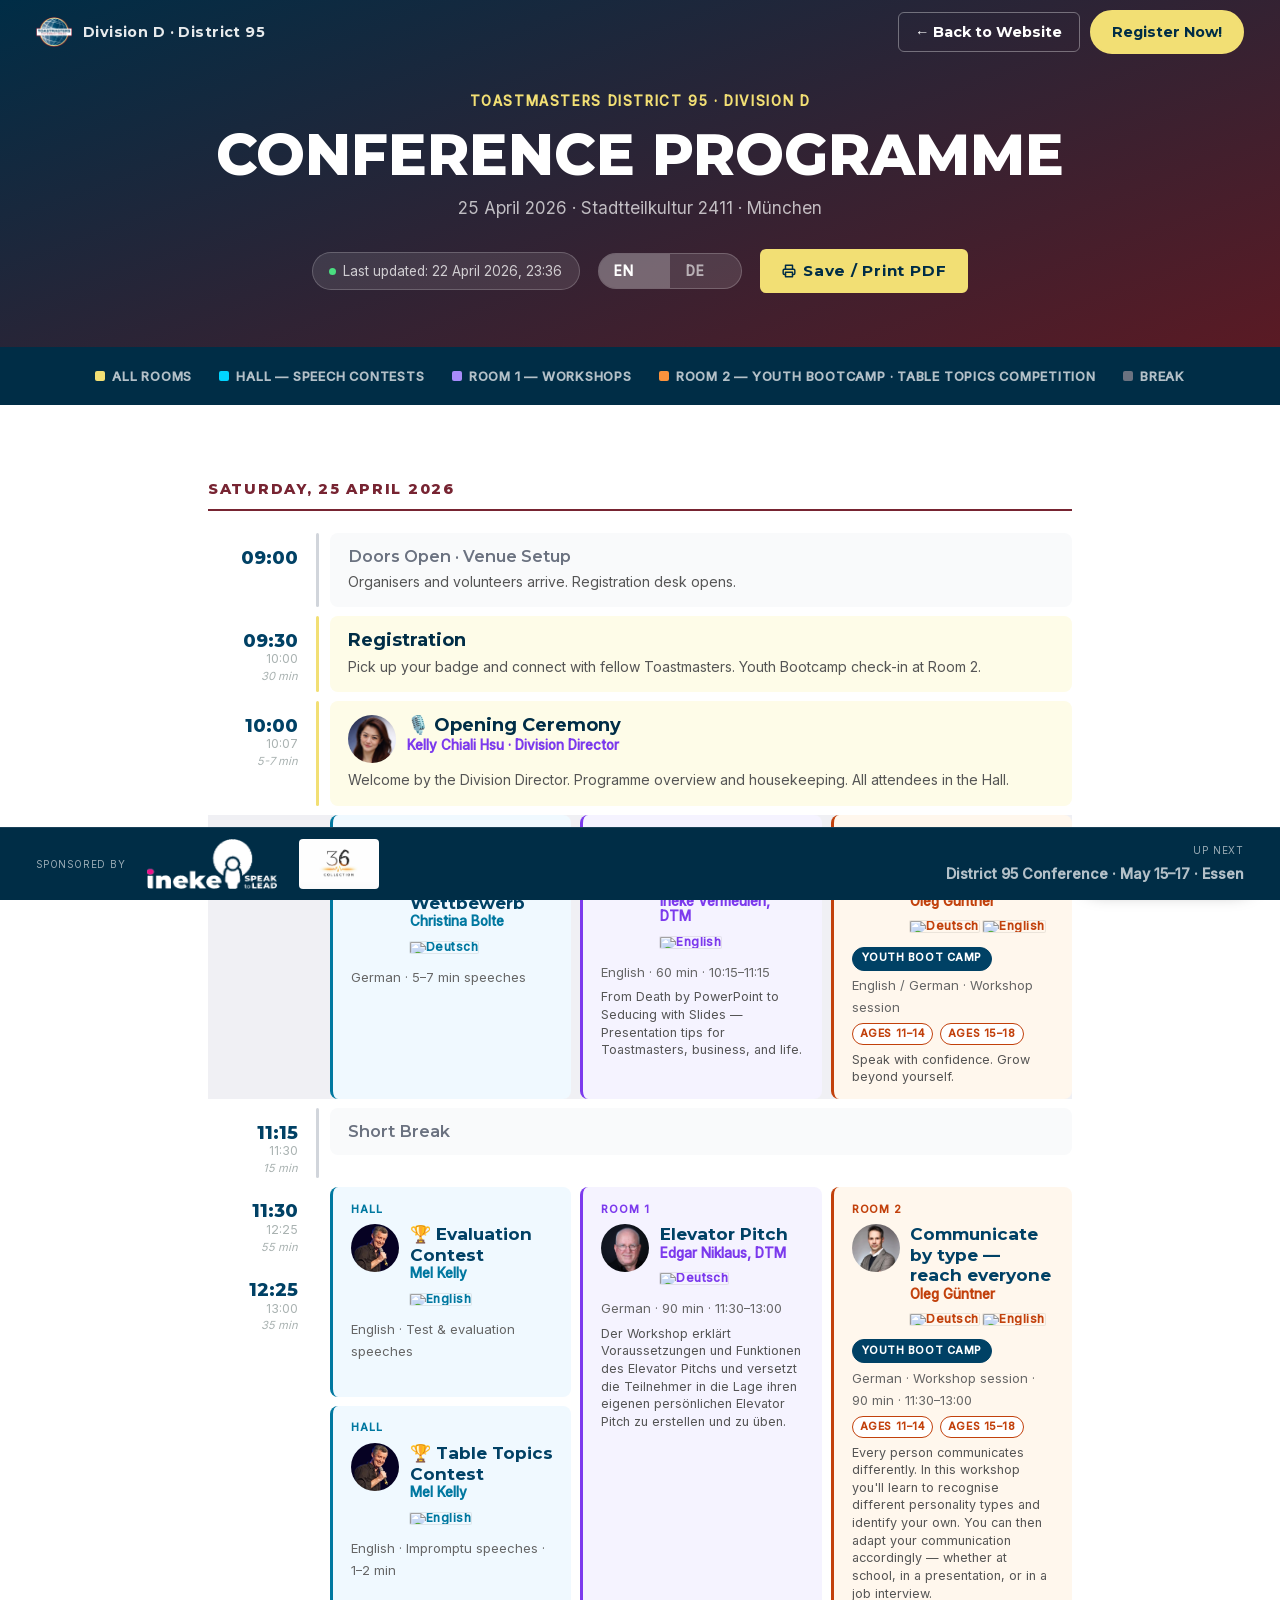
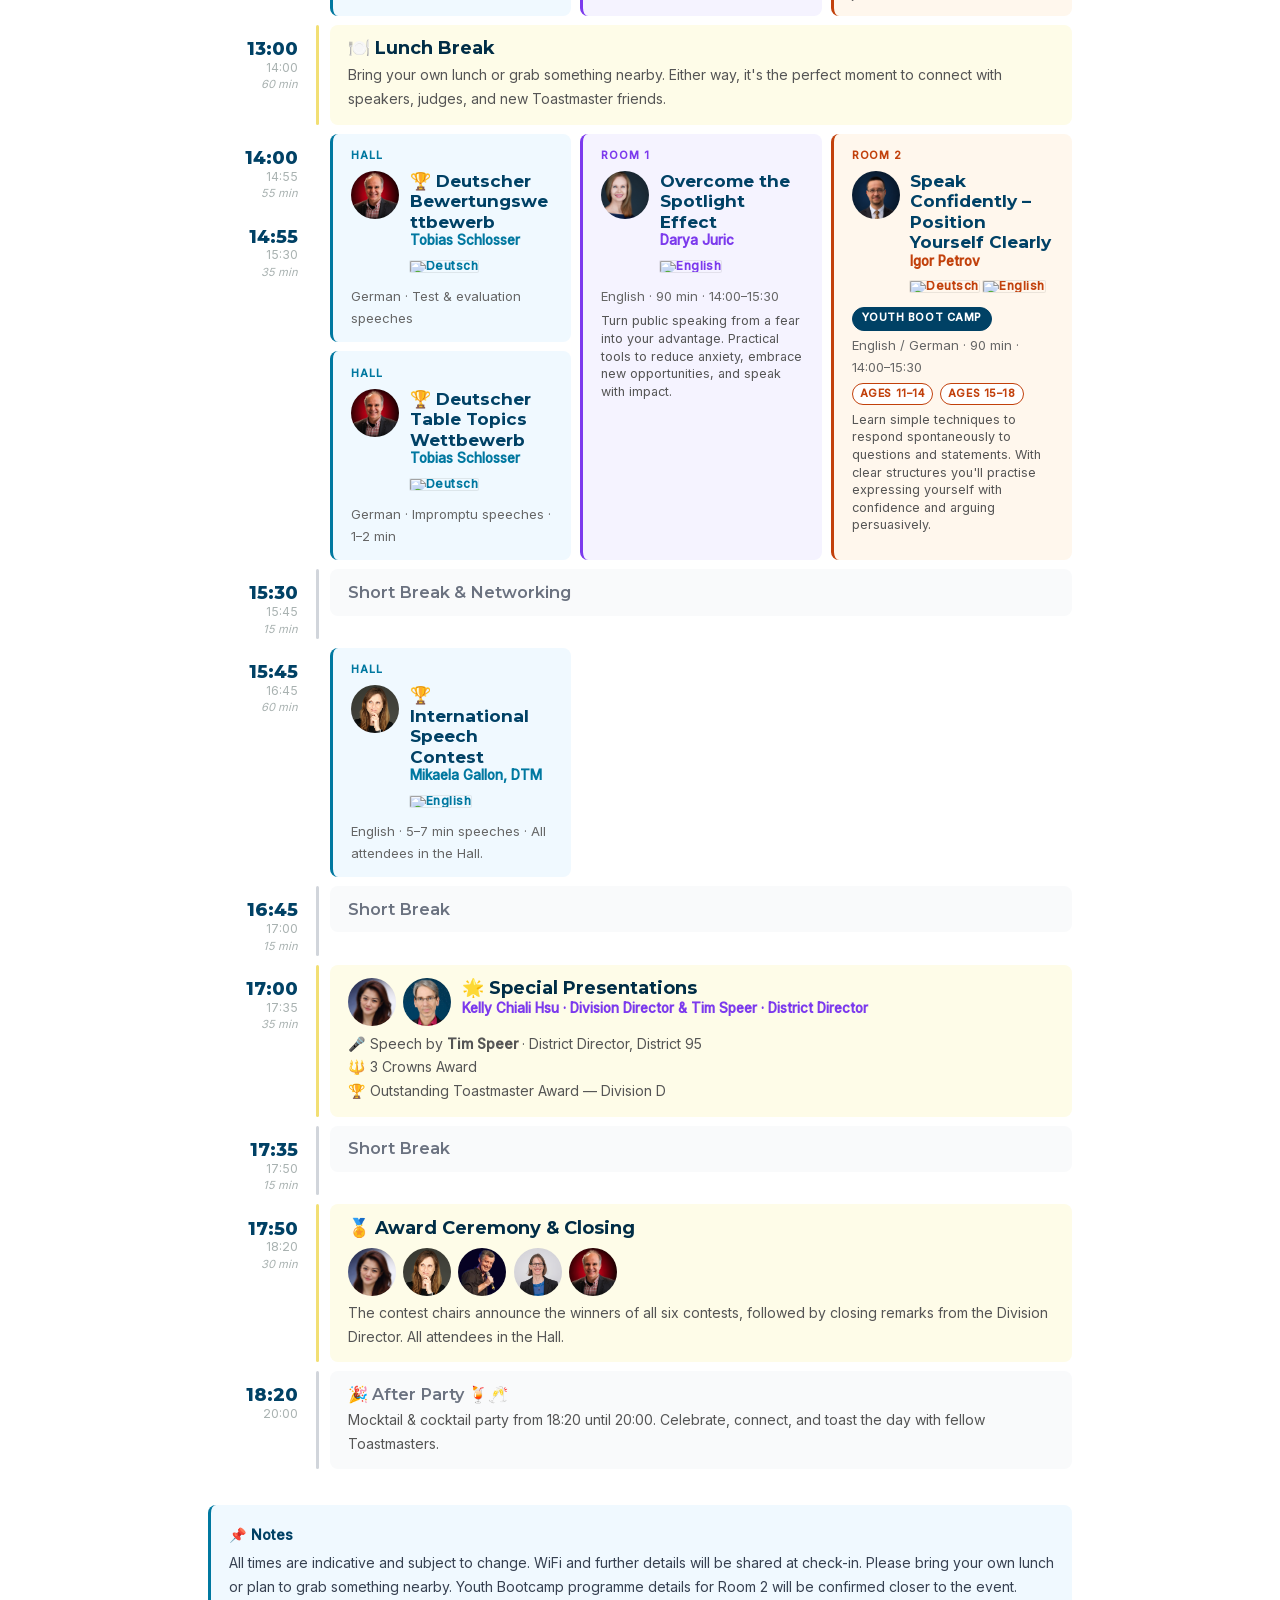
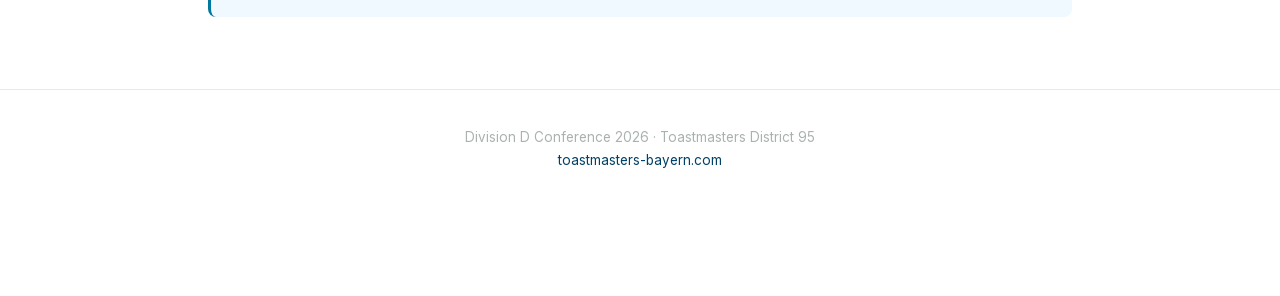
==== agenda.html @ 100ea3fe "Remove lunch package ordering from registration and agenda Lunch boxes are no longer offered — atten" ====
<!DOCTYPE html>
<html lang="en">
<head>
  <meta charset="UTF-8" />
  <meta name="viewport" content="width=device-width, initial-scale=1.0" />
  <title>Programme — Toastmasters Bayern Division D Conference 2026</title>
  <meta name="description" content="Full day programme for the Toastmasters Bayern Division D Conference 2026, 25 April in Munich. Speeches, workshops, and contests." />
  <link rel="canonical" href="https://toastmasters-bayern.com/agenda.html" />
  <meta name="theme-color" content="#004165" />

  <!-- Favicon -->
  <link rel="icon" href="/images/favicon.ico" sizes="48x48" />
  <link rel="icon" href="/images/favicon-48x48.png" type="image/png" sizes="48x48" />
  <link rel="icon" href="/images/favicon-192x192.png" type="image/png" sizes="192x192" />
  <link rel="apple-touch-icon" href="/images/apple-touch-icon.png" />

  <!-- Open Graph -->
  <meta property="og:type" content="website" />
  <meta property="og:url" content="https://toastmasters-bayern.com/agenda.html" />
  <meta property="og:site_name" content="Toastmasters Bayern" />
  <meta property="og:title" content="Programme — Toastmasters Bayern Division D Conference 2026" />
  <meta property="og:description" content="Full day programme for the Toastmasters Bayern Division D Conference 2026, 25 April in Munich." />
  <meta property="og:image" content="https://toastmasters-bayern.com/images/og-image.png" />
  <meta property="og:image:width" content="1200" />
  <meta property="og:image:height" content="630" />
  <meta property="og:image:type" content="image/png" />
  <meta property="og:locale" content="en_US" />
  <meta property="og:locale:alternate" content="de_DE" />

  <link rel="stylesheet" href="css/style.css?v=5" />

  <style>
    /* ── Agenda page ──────────────────────────────────── */
    .agenda-hero {
      background: linear-gradient(160deg, var(--navy-dk) 0%, var(--maroon-dk) 100%);
      color: #fff;
      padding: 5rem 1.5rem 3rem;
      text-align: center;
    }
    .agenda-hero__eyebrow {
      font-size: .75rem;
      font-weight: 700;
      letter-spacing: .12em;
      text-transform: uppercase;
      color: var(--yellow);
      margin-bottom: .6rem;
    }
    .agenda-hero__title {
      font-family: var(--font-head);
      font-size: clamp(1.55rem, 6vw, 3.2rem);
      font-weight: 900;
      line-height: 1.05;
      text-transform: uppercase;
      margin-bottom: .5rem;
      overflow-wrap: break-word;
      word-break: break-word;
    }
    .agenda-hero__sub {
      font-size: .95rem;
      color: rgba(255,255,255,.7);
      margin-bottom: 1.5rem;
    }
    .agenda-hero__meta {
      display: flex;
      align-items: center;
      justify-content: center;
      flex-wrap: wrap;
      gap: 1rem;
    }
    .agenda-updated {
      display: inline-flex;
      align-items: center;
      gap: .4rem;
      background: rgba(255,255,255,.1);
      border: 1px solid rgba(255,255,255,.2);
      border-radius: 20px;
      padding: .35rem .9rem;
      font-size: .75rem;
      color: rgba(255,255,255,.75);
    }
    .agenda-updated__dot {
      width: 7px; height: 7px;
      background: #4ade80;
      border-radius: 50%;
      flex-shrink: 0;
    }
    .agenda-print-btn {
      display: inline-flex;
      align-items: center;
      gap: .4rem;
      background: var(--yellow);
      color: var(--navy-dk);
      font-family: var(--font-head);
      font-weight: 700;
      font-size: .85rem;
      letter-spacing: .05em;
      padding: .5rem 1.2rem;
      border-radius: 6px;
      border: none;
      cursor: pointer;
    }
    .agenda-print-btn:hover { opacity: .9; }

    /* ── Lang toggle ──────────────────────────────────── */
    .agenda-lang {
      display: inline-flex;
      background: rgba(255,255,255,.12);
      border: 1px solid rgba(255,255,255,.2);
      border-radius: 20px;
      overflow: hidden;
    }
    .agenda-lang__btn {
      display: inline-flex;
      align-items: center;
      gap: .2rem;
      padding: .3rem .85rem;
      font-size: .75rem;
      font-weight: 700;
      color: rgba(255,255,255,.6);
      background: none;
      border: none;
      cursor: pointer;
      letter-spacing: .06em;
      transition: background .15s, color .15s;
    }
    .agenda-lang__btn.active {
      background: rgba(255,255,255,.22);
      color: #fff;
    }

    /* ── Legend ───────────────────────────────────────── */
    .agenda-legend {
      display: flex;
      flex-wrap: wrap;
      gap: .6rem 1.5rem;
      padding: 1rem 1.5rem;
      background: var(--navy-dk);
      justify-content: center;
    }
    .legend-item {
      display: flex;
      align-items: center;
      gap: .4rem;
      font-size: .72rem;
      font-weight: 600;
      color: rgba(255,255,255,.7);
      text-transform: uppercase;
      letter-spacing: .06em;
    }
    .legend-dot {
      width: 10px; height: 10px;
      border-radius: 2px;
      flex-shrink: 0;
    }
    .legend-dot--saal  { background: #00d4ff; }
    .legend-dot--raum1 { background: #a78bfa; }
    .legend-dot--raum2 { background: #fb923c; }
    .legend-dot--all   { background: var(--yellow); }
    .legend-dot--break { background: #6b7280; }

    /* ── Schedule body ────────────────────────────────── */
    .agenda-body {
      max-width: 900px;
      margin: 0 auto;
      padding: 2rem 1rem 4rem;
    }
    .slot {
      display: grid;
      grid-template-columns: 90px 1fr;
      gap: 0 1rem;
      margin-bottom: .5rem;
      align-items: stretch;
    }
    .slot__time { padding-top: .85rem; text-align: right; }
    .slot__time-start {
      font-family: var(--font-head);
      font-weight: 800;
      font-size: 1rem;
      color: var(--navy);
      line-height: 1;
    }
    .slot__time-end  { font-size: .68rem; color: var(--gray); line-height: 1.2; margin-top: .15rem; }
    .slot__time-dur  { font-size: .62rem; color: var(--gray); font-style: italic; }
    .slot__content   { position: relative; }
    .slot__content::before {
      content: '';
      position: absolute;
      left: 0; top: 0; bottom: 0;
      width: 3px;
      background: var(--slot-color, var(--gray));
      border-radius: 2px;
    }
    .slot__card {
      margin-left: 14px;
      padding: .75rem 1rem;
      border-radius: 8px;
      background: var(--slot-bg, #f4f5f5);
    }
    .slot__title {
      font-family: var(--font-head);
      font-weight: 700;
      font-size: 1rem;
      color: var(--navy);
      line-height: 1.2;
    }
    .slot__desc  { font-size: .78rem; color: #555; margin-top: .2rem; }
    .slot__presenters {
      display: flex;
      gap: .4rem;
      flex-wrap: wrap;
      margin-top: .5rem;
      margin-bottom: .25rem;
    }

    /* Plenary */
    .slot--all .slot__card { background: #fefce8; }
    .slot--all .slot__content::before { background: var(--yellow); }
    .slot--all .slot__title { color: var(--navy-dk); }

    /* Break */
    .slot--break .slot__card { background: #f9fafb; }
    .slot--break .slot__content::before { background: #d1d5db; }
    .slot--break .slot__title { color: #6b7280; font-weight: 600; font-size: .9rem; }

    /* Parallel */
    .slot--parallel .slot__card { padding: 0; background: none; }
    .slot--parallel .slot__content::before { background: transparent; }
    .parallel-tracks {
      display: grid;
      grid-template-columns: repeat(auto-fill, minmax(220px, 1fr));
      gap: .5rem;
      margin-left: 14px;
    }
    .track {
      padding: .75rem 1rem;
      border-radius: 8px;
      border-left: 3px solid var(--track-color, #ccc);
      background: var(--track-bg, #f4f5f5);
    }
    .track__room {
      font-size: .6rem;
      font-weight: 700;
      letter-spacing: .08em;
      text-transform: uppercase;
      color: var(--track-color, #888);
      margin-bottom: .3rem;
    }
    .track__title {
      font-family: var(--font-head);
      font-weight: 700;
      font-size: .95rem;
      color: var(--navy);
      line-height: 1.2;
    }
    .track__detail { font-size: .72rem; color: #666; margin-top: .2rem; }
    .track__age-chip {
      display: inline-block;
      font-size: .6rem;
      font-weight: 700;
      letter-spacing: .05em;
      text-transform: uppercase;
      color: var(--track-color, #c2410c);
      background: #fff;
      border: 1px solid var(--track-color, #c2410c);
      border-radius: 999px;
      padding: .05rem .4rem;
      vertical-align: middle;
      white-space: nowrap;
    }
    .track__age-chip + .track__age-chip { margin-left: .35rem; }

    .track__bootcamp-chip {
      display: inline-block;
      font-size: .6rem;
      font-weight: 700;
      letter-spacing: .05em;
      text-transform: uppercase;
      color: #fff;
      background: var(--navy);
      border: 1px solid var(--navy);
      border-radius: 999px;
      padding: .1rem .5rem;
      white-space: nowrap;
    }

    .track__lang-row {
      display: inline-flex;
      align-items: center;
      gap: .25rem;
      margin: 0;
      font-size: .65rem;
      font-weight: 700;
      letter-spacing: .04em;
      color: var(--track-color, #555);
      line-height: 1;
    }
    .track__lang-row img {
      height: 11px;
      width: auto;
      display: block;
      border-radius: 1px;
      box-shadow: 0 0 0 1px rgba(0,0,0,.08);
    }
    .track__lang-row .track__lang-sep { opacity: .4; margin: 0 .1rem; }

    /* Workshop enrichment */
    .track__workshop-header {
      display: flex;
      align-items: flex-start;
      gap: .6rem;
      margin-bottom: .3rem;
    }
    .track__workshop-header > div { min-width: 0; flex: 1; }
    .track__title { overflow-wrap: anywhere; hyphens: auto; }
    .track__workshop-photo {
      width: 48px;
      height: 48px;
      border-radius: 50%;
      object-fit: cover;
      object-position: top;
      flex-shrink: 0;
    }
    .track__workshop-facilitator {
      font-size: .75rem;
      color: var(--track-color, #7c3aed);
      font-weight: 600;
      margin-top: 1px;
      line-height: 1.15;
    }
    .track__workshop-desc {
      font-size: .7rem;
      color: #555;
      line-height: 1.4;
      margin-top: .3rem;
    }
    @media (max-width: 640px) {
      .track__workshop-photo { width: 36px; height: 36px; }
      .track__workshop-desc  { font-size: .65rem; }
    }

    .track--saal  { --track-color: #0078a0; --track-bg: #f0f9ff; }
    .track--raum1 { --track-color: #7c3aed; --track-bg: #f5f3ff; }
    .track--raum2 { --track-color: #c2410c; --track-bg: #fff7ed; }

    /* Grouped slot: two contest rows + one spanning workshop */
    .slot-group {
      display: grid;
      grid-template-columns: 90px 1fr;
      gap: 0 1rem;
      margin-bottom: .5rem;
    }
    .slot-group__times {
      display: flex;
      flex-direction: column;
      gap: .5rem;
    }
    .slot-group__body {
      display: grid;
      grid-template-columns: repeat(3, 1fr);
      gap: .5rem;
      margin-left: 14px;
    }

    .day-header {
      font-family: var(--font-head);
      font-weight: 900;
      font-size: .8rem;
      letter-spacing: .12em;
      text-transform: uppercase;
      color: var(--maroon);
      border-bottom: 2px solid var(--maroon);
      padding-bottom: .4rem;
      margin: 2rem 0 1.25rem;
    }
    .agenda-note {
      margin: 2rem 0 0;
      padding: 1rem;
      background: #f0f9ff;
      border-radius: 8px;
      border-left: 3px solid #0078a0;
      font-size: .78rem;
      color: #374151;
    }
    .agenda-note strong { display: block; color: var(--navy); margin-bottom: .25rem; }
    .agenda-footer {
      text-align: center;
      padding: 2rem 1rem 3rem;
      font-size: .75rem;
      color: var(--gray);
      border-top: 1px solid #e5e7eb;
    }
    .agenda-footer a { color: var(--navy); }

    /* ── Mobile ──────────────────────────────────────── */
    @media (max-width: 640px) {
      /* Stack time + content vertically */
      .slot {
        grid-template-columns: 1fr;
        gap: .15rem;
      }
      .slot__time {
        text-align: left;
        padding-top: 0;
        display: flex;
        gap: .5rem;
        align-items: baseline;
      }
      .slot__content::before { display: none; }
      .slot__card { margin-left: 0; }

      .slot-group {
        grid-template-columns: 1fr;
        gap: .15rem;
      }
      .slot-group__times {
        flex-direction: row;
        gap: 1rem;
      }
      .slot-group__body {
        grid-template-columns: 1fr;
        margin-left: 0;
      }
      .slot-group__body > .track {
        grid-column: auto !important;
        grid-row: auto !important;
      }

      .parallel-tracks {
        grid-template-columns: 1fr;
        margin-left: 0;
      }

      /* Nav: hide logo, spread buttons left/right */
      .nav__brand { display: none; }
      .nav__right { width: 100%; justify-content: space-between; }
      .nav__right [href="/"] {
        font-size: .65rem !important;
        padding: .25rem .55rem !important;
      }
    }

    /* ── Print ───────────────────────────────────────── */
    @media print {
      @page { size: A4 portrait; margin: 1cm 1.4cm; }

      .nav, .agenda-hero__meta, .agenda-legend, .bottom-bar, .join-pill { display: none !important; }
      body { padding-bottom: 0 !important; zoom: 0.9; }

      .agenda-hero {
        background: #fff !important;
        color: #000 !important;
        padding: .6rem 0 .5rem;
        -webkit-print-color-adjust: exact;
        print-color-adjust: exact;
      }
      .agenda-hero__eyebrow { color: #772432 !important; font-size: .7rem; }
      .agenda-hero__title   { color: #000 !important; font-size: 1.4rem; }
      .agenda-hero__sub     { color: #333 !important; font-size: .75rem; }
      .agenda-updated { border-color: #ccc !important; color: #333 !important; background: none !important; font-size: .65rem; }

      .agenda-body { padding: .2rem 0 .5rem; }

      .day-header { font-size: .7rem; margin: .75rem 0 .6rem; padding-bottom: .3rem; }

      .slot { page-break-inside: avoid; margin-bottom: .25rem; }
      .slot__time { padding-top: .5rem; }
      .slot__time-start { font-size: 1rem; }
      .slot__time-end   { font-size: .65rem; }
      .slot__time-dur   { font-size: .58rem; }

      .track { padding: .35rem .45rem; }
      .track__room   { font-size: .55rem; margin-bottom: .15rem; }
      .track__title  { font-size: .78rem; line-height: 1.2; }
      .track__detail { font-size: .6rem; margin-top: .1rem; }

      .parallel-tracks { grid-template-columns: repeat(3, 1fr); gap: .3rem; }

      .slot-group { margin-bottom: .25rem; }
      .slot-group__times { gap: .25rem; }
      .slot-group__body  { gap: .3rem; }

      .agenda-note { margin: .75rem 0 0; padding: .6rem .75rem; font-size: .65rem; }
      .agenda-footer { padding: .75rem 0 .5rem; font-size: .65rem; }

      /* Running head — hidden on screen, fixed on every print page */
      .print-head {
        display: flex;
        justify-content: space-between;
        position: fixed;
        top: 0; left: 0; right: 0;
        padding: .3rem 0;
        border-bottom: 1px solid #ccc;
        font-size: .6rem;
        color: #777;
        background: #fff;
      }
      /* Page 1: push content below the running head */
      .agenda-hero { margin-top: 1rem; }
      /* Day header: extra top breathing room after a page break */
      .day-header { margin-top: 1.5rem; }
    }

    .print-head { display: none; }
  </style>
</head>
<body>

  <!-- Print-only running head (repeats on every page via position:fixed) -->
  <div class="print-head">
    <span data-i18n-en="Division D Conference 2026 · Toastmasters District 95" data-i18n-de="Division D Konferenz 2026 · Toastmasters District 95">Division D Conference 2026 · Toastmasters District 95</span>
    <span data-i18n-en="Conference Programme · 25 April 2026" data-i18n-de="Konferenzprogramm · 25. April 2026">Conference Programme · 25 April 2026</span>
  </div>

  <!-- ── Nav ───────────────────────────────────────── -->
  <header class="nav" id="nav">
    <div class="nav__inner">
      <a href="/" class="nav__brand">
        <img src="images/tm-logo.png" alt="Toastmasters International" class="nav__logo" />
        <span class="nav__brand-text">Division D · District 95</span>
      </a>
      <div class="nav__right" style="display:flex;align-items:center;gap:.6rem;">
        <a href="/" class="btn btn--sm" style="background:transparent;border:1.5px solid rgba(255,255,255,.35);color:#fff;font-size:.8rem;padding:.35rem .9rem;border-radius:6px;text-decoration:none;" data-i18n-en="← Back to Website" data-i18n-de="← Zurück zur Website">← Back to Website</a>
        <a href="registration.html" class="btn btn--yellow btn--sm" data-i18n-en="Register Now!" data-i18n-de="Jetzt registrieren!">Register Now!</a>
      </div>
    </div>
  </header>

  <!-- ── Hero banner ───────────────────────────────── -->
  <div class="agenda-hero">
    <p class="agenda-hero__eyebrow">Toastmasters District 95 · Division D</p>
    <h1 class="agenda-hero__title" data-i18n-en="Conference Programme" data-i18n-de="Konferenzprogramm">Conference Programme</h1>
    <p class="agenda-hero__sub">25 April 2026 · Stadtteilkultur 2411 · München</p>
    <div class="agenda-hero__meta">
      <span class="agenda-updated">
        <span class="agenda-updated__dot"></span>
        <span data-i18n-en="Last updated: 22 April 2026, 23:36" data-i18n-de="Zuletzt aktualisiert: 22. April 2026, 23:36">Last updated: 22 April 2026, 23:36</span>
        <!-- UPDATE DATE + TIME whenever the agenda changes -->
      </span>
      <div class="agenda-lang">
        <button class="agenda-lang__btn active" id="langEn" onclick="setLang('en')">EN <img src="https://flagcdn.com/16x12/gb.png" alt="" class="lang-flag-img"></button>
        <button class="agenda-lang__btn" id="langDe" onclick="setLang('de')">DE <img src="https://flagcdn.com/16x12/de.png" alt="" class="lang-flag-img"></button>
      </div>
      <button class="agenda-print-btn" onclick="window.print()">
        <svg width="14" height="14" viewBox="0 0 24 24" fill="none" stroke="currentColor" stroke-width="2.5" stroke-linecap="round" stroke-linejoin="round" aria-hidden="true"><polyline points="6 9 6 2 18 2 18 9"/><path d="M6 18H4a2 2 0 01-2-2v-5a2 2 0 012-2h16a2 2 0 012 2v5a2 2 0 01-2 2h-2"/><rect x="6" y="14" width="12" height="8"/></svg>
        <span data-i18n-en="Save / Print PDF" data-i18n-de="Speichern / Als PDF drucken">Save / Print PDF</span>
      </button>
    </div>
  </div>

  <!-- ── Room legend ───────────────────────────────── -->
  <div class="agenda-legend">
    <span class="legend-item"><span class="legend-dot legend-dot--all"></span><span data-i18n-en="All Rooms" data-i18n-de="Alle Räume">All Rooms</span></span>
    <span class="legend-item"><span class="legend-dot legend-dot--saal"></span><span data-i18n-en="Hall — Speech Contests" data-i18n-de="Saal — Redewettbewerbe">Hall — Speech Contests</span></span>
    <span class="legend-item"><span class="legend-dot legend-dot--raum1"></span><span data-i18n-en="Room 1 — Workshops" data-i18n-de="Raum 1 — Workshops">Room 1 — Workshops</span></span>
    <span class="legend-item"><span class="legend-dot legend-dot--raum2"></span><span data-i18n-en="Room 2 — Youth Bootcamp · Table Topics Competition" data-i18n-de="Raum 2 — Jugend-Bootcamp · Stegreifrede-Wettbewerb">Room 2 — Youth Bootcamp · Table Topics Competition</span></span>
    <span class="legend-item"><span class="legend-dot legend-dot--break"></span><span data-i18n-en="Break" data-i18n-de="Pause">Break</span></span>
  </div>

  <!-- ── Schedule ──────────────────────────────────── -->
  <main class="agenda-body">

    <div class="day-header" data-i18n-en="Saturday, 25 April 2026" data-i18n-de="Samstag, 25. April 2026">Saturday, 25 April 2026</div>

    <!-- 09:00 -->
    <div class="slot slot--break">
      <div class="slot__time"><div class="slot__time-start">09:00</div></div>
      <div class="slot__content"><div class="slot__card">
        <div class="slot__title" data-i18n-en="Doors Open · Venue Setup" data-i18n-de="Einlass · Aufbau">Doors Open · Venue Setup</div>
        <div class="slot__desc" data-i18n-en="Organisers and volunteers arrive. Registration desk opens." data-i18n-de="Organisatoren und Freiwillige treffen ein. Anmeldepult öffnet.">Organisers and volunteers arrive. Registration desk opens.</div>
      </div></div>
    </div>

    <!-- 09:30 -->
    <div class="slot slot--all">
      <div class="slot__time">
        <div class="slot__time-start">09:30</div>
        <div class="slot__time-end">10:00</div>
        <div class="slot__time-dur">30 min</div>
      </div>
      <div class="slot__content"><div class="slot__card">
        <div class="slot__title" data-i18n-en="Registration" data-i18n-de="Registrierung">Registration</div>
        <div class="slot__desc" data-i18n-en="Pick up your badge and connect with fellow Toastmasters. Youth Bootcamp check-in at Room 2." data-i18n-de="Holen Sie Ihr Badge ab und vernetzen Sie sich mit anderen Toastmastern. Jugend-Bootcamp-Anmeldung in Raum 2.">Pick up your badge and connect with fellow Toastmasters. Youth Bootcamp check-in at Room 2.</div>
      </div></div>
    </div>

    <!-- 10:00 -->
    <div class="slot slot--all">
      <div class="slot__time">
        <div class="slot__time-start">10:00</div>
        <div class="slot__time-end">10:07</div>
        <div class="slot__time-dur">5-7 min</div>
      </div>
      <div class="slot__content"><div class="slot__card">
        <div class="track__workshop-header">
          <img src="images/cc-kelly.jpg" alt="Kelly Chiali Hsu" class="track__workshop-photo" loading="lazy" />
          <div>
            <div class="slot__title" data-i18n-en="🎙️ Opening Ceremony" data-i18n-de="🎙️ Eröffnungsfeier">🎙️ Opening Ceremony</div>
            <div class="track__workshop-facilitator" data-i18n-en="Kelly Chiali Hsu · Division Director" data-i18n-de="Kelly Chiali Hsu · Divisionsleiterin">Kelly Chiali Hsu · Division Director</div>
          </div>
        </div>
        <div class="slot__desc" data-i18n-en="Welcome by the Division Director. Programme overview and housekeeping. All attendees in the Hall." data-i18n-de="Begrüßung durch die Divisionsleiterin. Programmübersicht und organisatorische Hinweise. Alle Teilnehmer im Saal.">Welcome by the Division Director. Programme overview and housekeeping. All attendees in the Hall.</div>
      </div></div>
    </div>

    <!-- 10:15: DE International Speech + EN Workshop 60 min + Youth Bootcamp Workshop -->
    <div class="slot slot--parallel" id="workshops">
      <div class="slot__time">
        <div class="slot__time-start">10:15</div>
        <div class="slot__time-end">11:15</div>
        <div class="slot__time-dur">60 min</div>
      </div>
      <div class="slot__content"><div class="parallel-tracks">
        <div class="track track--saal">
          <div class="track__room" data-i18n-en="Hall" data-i18n-de="Saal">Hall</div>
          <div class="track__workshop-header">
            <img src="images/cc-christina.jpg" alt="Christina Bolte" class="track__workshop-photo" loading="lazy" />
            <div>
              <div class="track__title" data-i18n-en="🏆 Deutscher Rede Wettbewerb" data-i18n-de="🏆 Deutscher Rede Wettbewerb">🏆 Deutscher Rede Wettbewerb</div>
              <div class="track__workshop-facilitator">Christina Bolte</div>
              <div class="track__lang-row"><img src="https://flagcdn.com/16x12/de.png" alt="Deutsch"></div>
            </div>
          </div>
          <div class="track__detail" data-i18n-en="German · 5–7 min speeches" data-i18n-de="Deutsch · 5–7 Min. Reden">German · 5–7 min speeches</div>
        </div>
        <div class="track track--raum1 track--workshop-featured">
          <div class="track__room" data-i18n-en="Room 1" data-i18n-de="Raum 1">Room 1</div>
          <div class="track__workshop-header">
            <img src="images/workshop-ineke.jpg" alt="Ineke Vermeulen" class="track__workshop-photo" loading="lazy" />
            <div>
              <div class="track__title" data-i18n-en="Present with Power" data-i18n-de="Present with Power">Present with Power</div>
              <div class="track__workshop-facilitator">Ineke Vermeulen, DTM</div>
              <div class="track__lang-row"><img src="https://flagcdn.com/16x12/gb.png" alt="English"></div>
            </div>
          </div>
          <div class="track__detail" data-i18n-en="English · 60 min · 10:15–11:15" data-i18n-de="Englisch · 60 Min. · 10:15–11:15">English · 60 min · 10:15–11:15</div>
          <div class="track__workshop-desc" data-i18n-en="From Death by PowerPoint to Seducing with Slides — Presentation tips for Toastmasters, business, and life." data-i18n-de="Von Death by PowerPoint zu Seducing with Slides — Präsentationstipps für Toastmasters, Business und das Leben.">From Death by PowerPoint to Seducing with Slides — Presentation tips for Toastmasters, business, and life.</div>
        </div>
        <div class="track track--raum2 track--workshop-featured">
          <div class="track__room" data-i18n-en="Room 2" data-i18n-de="Raum 2">Room 2</div>
          <div class="track__workshop-header">
            <img src="images/workshop-oleg.jpg" alt="Oleg Güntner" class="track__workshop-photo" loading="lazy" />
            <div>
              <div class="track__title" data-i18n-en="Speak with confidence" data-i18n-de="Sprich mit Selbstvertrauen">Speak with confidence</div>
              <div class="track__workshop-facilitator">Oleg Güntner</div>
              <div class="track__lang-row"><img src="https://flagcdn.com/16x12/de.png" alt="Deutsch"><img src="https://flagcdn.com/16x12/gb.png" alt="English"></div>
            </div>
          </div>
          <div class="track__detail"><span class="track__bootcamp-chip" data-i18n-en="Youth Boot Camp" data-i18n-de="Jugend-Bootcamp">Youth Boot Camp</span></div>
          <div class="track__detail" data-i18n-en="English / German · Workshop session" data-i18n-de="Englisch / Deutsch · Workshop-Einheit">English / German · Workshop session</div>
          <div class="track__detail"><span class="track__age-chip" data-i18n-en="Ages 11–14" data-i18n-de="Alter 11–14">Ages 11–14</span><span class="track__age-chip" data-i18n-en="Ages 15–18" data-i18n-de="Alter 15–18">Ages 15–18</span></div>
          <div class="track__workshop-desc" data-i18n-en="Speak with confidence. Grow beyond yourself." data-i18n-de="Sprich mit Selbstvertrauen. Wachse über dich hinaus.">Speak with confidence. Grow beyond yourself.</div>
        </div>
      </div></div>
    </div>

    <!-- 11:15 Break -->
    <div class="slot slot--break">
      <div class="slot__time">
        <div class="slot__time-start">11:15</div>
        <div class="slot__time-end">11:30</div>
        <div class="slot__time-dur">15 min</div>
      </div>
      <div class="slot__content"><div class="slot__card">
        <div class="slot__title" data-i18n-en="Short Break" data-i18n-de="Kurze Pause">Short Break</div>
      </div></div>
    </div>

    <!-- 11:30–13:00 group: EN Eval + EN TT | DE Workshop 90 min | Youth Bootcamp Workshop -->
    <div class="slot-group">
      <div class="slot-group__times">
        <div class="slot__time">
          <div class="slot__time-start">11:30</div>
          <div class="slot__time-end">12:25</div>
          <div class="slot__time-dur">55 min</div>
        </div>
        <div class="slot__time">
          <div class="slot__time-start">12:25</div>
          <div class="slot__time-end">13:00</div>
          <div class="slot__time-dur">35 min</div>
        </div>
      </div>
      <div class="slot-group__body">
        <div class="track track--saal" style="grid-column:1;grid-row:1">
          <div class="track__room" data-i18n-en="Hall" data-i18n-de="Saal">Hall</div>
          <div class="track__workshop-header">
            <img src="images/cc-mel.jpg" alt="Mel Kelly" class="track__workshop-photo" loading="lazy" />
            <div>
              <div class="track__title" data-i18n-en="🏆 Evaluation Contest" data-i18n-de="🏆 Evaluation Contest">🏆 Evaluation Contest</div>
              <div class="track__workshop-facilitator">Mel Kelly</div>
              <div class="track__lang-row"><img src="https://flagcdn.com/16x12/gb.png" alt="English"></div>
            </div>
          </div>
          <div class="track__detail" data-i18n-en="English · Test &amp; evaluation speeches" data-i18n-de="Englisch · Test- &amp; Bewertungsreden">English · Test &amp; evaluation speeches</div>
        </div>
        <div class="track track--raum1 track--workshop-featured" style="grid-column:2;grid-row:1/span 2">
          <div class="track__room" data-i18n-en="Room 1" data-i18n-de="Raum 1">Room 1</div>
          <div class="track__workshop-header">
            <img src="images/workshop-edgar.jpg" alt="Edgar Niklaus" class="track__workshop-photo" loading="lazy" />
            <div>
              <div class="track__title" data-i18n-en="Elevator Pitch" data-i18n-de="Elevator Pitch">Elevator Pitch</div>
              <div class="track__workshop-facilitator">Edgar Niklaus, DTM</div>
              <div class="track__lang-row"><img src="https://flagcdn.com/16x12/de.png" alt="Deutsch"></div>
            </div>
          </div>
          <div class="track__detail" data-i18n-en="German · 90 min · 11:30–13:00" data-i18n-de="Deutsch · 90 Min. · 11:30–13:00">German · 90 min · 11:30–13:00</div>
          <div class="track__workshop-desc" data-i18n-en="This workshop explains the prerequisites and functions of the elevator pitch and enables participants to create and practise their own personal elevator pitch." data-i18n-de="Der Workshop erklärt Voraussetzungen und Funktionen des Elevator Pitchs und versetzt die Teilnehmer in die Lage ihren eigenen persönlichen Elevator Pitch zu erstellen und zu üben.">Der Workshop erklärt Voraussetzungen und Funktionen des Elevator Pitchs und versetzt die Teilnehmer in die Lage ihren eigenen persönlichen Elevator Pitch zu erstellen und zu üben.</div>
        </div>
        <div class="track track--raum2" style="grid-column:3;grid-row:1/span 2">
          <div class="track__room" data-i18n-en="Room 2" data-i18n-de="Raum 2">Room 2</div>
          <div class="track__workshop-header">
            <img src="images/workshop-oleg.jpg" alt="Oleg Güntner" class="track__workshop-photo" loading="lazy" />
            <div>
              <div class="track__title" data-i18n-en="Communicate by type — reach everyone" data-i18n-de="Kommuniziere typgerecht – jeden erreichen">Communicate by type — reach everyone</div>
              <div class="track__workshop-facilitator">Oleg Güntner</div>
              <div class="track__lang-row"><img src="https://flagcdn.com/16x12/de.png" alt="Deutsch"><img src="https://flagcdn.com/16x12/gb.png" alt="English"></div>
            </div>
          </div>
          <div class="track__detail"><span class="track__bootcamp-chip" data-i18n-en="Youth Boot Camp" data-i18n-de="Jugend-Bootcamp">Youth Boot Camp</span></div>
          <div class="track__detail" data-i18n-en="German · Workshop session · 90 min · 11:30–13:00" data-i18n-de="Deutsch · Workshop-Einheit · 90 Min. · 11:30–13:00">German · Workshop session · 90 min · 11:30–13:00</div>
          <div class="track__detail"><span class="track__age-chip" data-i18n-en="Ages 11–14" data-i18n-de="Alter 11–14">Ages 11–14</span><span class="track__age-chip" data-i18n-en="Ages 15–18" data-i18n-de="Alter 15–18">Ages 15–18</span></div>
          <div class="track__workshop-desc" data-i18n-en="Every person communicates differently. In this workshop you'll learn to recognise different personality types and identify your own. You can then adapt your communication accordingly — whether at school, in a presentation, or in a job interview." data-i18n-de="Jeder Mensch kommuniziert anders. In diesem Workshop lernst du verschiedene Persönlichkeitstypen zu erkennen und deinen Typ einzuschätzen. Danach kannst du gezielt deine Kommunikation anpassen – ob in der Schule, im Vortrag oder im Bewerbungsgespräch.">Every person communicates differently. In this workshop you'll learn to recognise different personality types and identify your own. You can then adapt your communication accordingly — whether at school, in a presentation, or in a job interview.</div>
        </div>
        <div class="track track--saal" style="grid-column:1;grid-row:2">
          <div class="track__room" data-i18n-en="Hall" data-i18n-de="Saal">Hall</div>
          <div class="track__workshop-header">
            <img src="images/cc-mel.jpg" alt="Mel Kelly" class="track__workshop-photo" loading="lazy" />
            <div>
              <div class="track__title" data-i18n-en="🏆 Table Topics Contest" data-i18n-de="🏆 Table Topics Contest">🏆 Table Topics Contest</div>
              <div class="track__workshop-facilitator">Mel Kelly</div>
              <div class="track__lang-row"><img src="https://flagcdn.com/16x12/gb.png" alt="English"></div>
            </div>
          </div>
          <div class="track__detail" data-i18n-en="English · Impromptu speeches · 1–2 min" data-i18n-de="Englisch · Stegreifrede · 1–2 Min.">English · Impromptu speeches · 1–2 min</div>
        </div>
      </div>
    </div>

    <!-- 13:00 Lunch -->
    <div class="slot slot--all">
      <div class="slot__time">
        <div class="slot__time-start">13:00</div>
        <div class="slot__time-end">14:00</div>
        <div class="slot__time-dur">60 min</div>
      </div>
      <div class="slot__content"><div class="slot__card">
        <div class="slot__title" data-i18n-en="🍽️ Lunch Break" data-i18n-de="🍽️ Mittagspause">🍽️ Lunch Break</div>
        <div class="slot__desc" data-i18n-en="Bring your own lunch or grab something nearby. Either way, it's the perfect moment to connect with speakers, judges, and new Toastmaster friends." data-i18n-de="Bringen Sie Ihr eigenes Mittagessen mit oder holen Sie sich etwas in der Nähe. So oder so die perfekte Gelegenheit, sich mit Rednern, Juroren und neuen Toastmaster-Freunden zu vernetzen.">Bring your own lunch or grab something nearby. Either way, it's the perfect moment to connect with speakers, judges, and new Toastmaster friends.</div>
      </div></div>
    </div>

    <!-- 14:00–15:30 group: DE Eval + DE TT | EN Workshop 90 min | Youth Bootcamp Table Topics Competition -->
    <div class="slot-group">
      <div class="slot-group__times">
        <div class="slot__time">
          <div class="slot__time-start">14:00</div>
          <div class="slot__time-end">14:55</div>
          <div class="slot__time-dur">55 min</div>
        </div>
        <div class="slot__time">
          <div class="slot__time-start">14:55</div>
          <div class="slot__time-end">15:30</div>
          <div class="slot__time-dur">35 min</div>
        </div>
      </div>
      <div class="slot-group__body">
        <div class="track track--saal" style="grid-column:1;grid-row:1">
          <div class="track__room" data-i18n-en="Hall" data-i18n-de="Saal">Hall</div>
          <div class="track__workshop-header">
            <img src="images/cc-tobias.jpg" alt="Tobias Schlosser" class="track__workshop-photo" loading="lazy" />
            <div>
              <div class="track__title" data-i18n-en="🏆 Deutscher Bewertungswettbewerb" data-i18n-de="🏆 Deutscher Bewertungswettbewerb">🏆 Deutscher Bewertungswettbewerb</div>
              <div class="track__workshop-facilitator">Tobias Schlosser</div>
              <div class="track__lang-row"><img src="https://flagcdn.com/16x12/de.png" alt="Deutsch"></div>
            </div>
          </div>
          <div class="track__detail" data-i18n-en="German · Test &amp; evaluation speeches" data-i18n-de="Deutsch · Test- &amp; Bewertungsreden">German · Test &amp; evaluation speeches</div>
        </div>
        <div class="track track--raum1 track--workshop-featured" style="grid-column:2;grid-row:1/span 2">
          <div class="track__room" data-i18n-en="Room 1" data-i18n-de="Raum 1">Room 1</div>
          <div class="track__workshop-header">
            <img src="images/workshop-darya.jpg" alt="Darya Juric" class="track__workshop-photo" loading="lazy" />
            <div>
              <div class="track__title" data-i18n-en="Overcome the Spotlight Effect" data-i18n-de="Overcome the Spotlight Effect">Overcome the Spotlight Effect</div>
              <div class="track__workshop-facilitator">Darya Juric</div>
              <div class="track__lang-row"><img src="https://flagcdn.com/16x12/gb.png" alt="English"></div>
            </div>
          </div>
          <div class="track__detail" data-i18n-en="English · 90 min · 14:00–15:30" data-i18n-de="Englisch · 90 Min. · 14:00–15:30">English · 90 min · 14:00–15:30</div>
          <div class="track__workshop-desc" data-i18n-en="Turn public speaking from a fear into your advantage. Practical tools to reduce anxiety, embrace new opportunities, and speak with impact." data-i18n-de="Verwandeln Sie Lampenfieber in Ihren Vorteil. Praktische Werkzeuge, um Nervosität abzubauen, neue Chancen zu ergreifen und mit Wirkung zu sprechen.">Turn public speaking from a fear into your advantage. Practical tools to reduce anxiety, embrace new opportunities, and speak with impact.</div>
        </div>
        <div class="track track--raum2" style="grid-column:3;grid-row:1/span 2">
          <div class="track__room" data-i18n-en="Room 2" data-i18n-de="Raum 2">Room 2</div>
          <div class="track__workshop-header">
            <img src="images/workshop-igor.jpg" alt="Igor Petrov" class="track__workshop-photo" loading="lazy" />
            <div>
              <div class="track__title" data-i18n-en="Speak Confidently – Position Yourself Clearly" data-i18n-de="Souverän sprechen – klar positionieren">Speak Confidently – Position Yourself Clearly</div>
              <div class="track__workshop-facilitator">Igor Petrov</div>
              <div class="track__lang-row"><img src="https://flagcdn.com/16x12/de.png" alt="Deutsch"><img src="https://flagcdn.com/16x12/gb.png" alt="English"></div>
            </div>
          </div>
          <div class="track__detail"><span class="track__bootcamp-chip" data-i18n-en="Youth Boot Camp" data-i18n-de="Jugend-Bootcamp">Youth Boot Camp</span></div>
          <div class="track__detail" data-i18n-en="English / German · 90 min · 14:00–15:30" data-i18n-de="Englisch / Deutsch · 90 Min. · 14:00–15:30">English / German · 90 min · 14:00–15:30</div>
          <div class="track__detail"><span class="track__age-chip" data-i18n-en="Ages 11–14" data-i18n-de="Alter 11–14">Ages 11–14</span><span class="track__age-chip" data-i18n-en="Ages 15–18" data-i18n-de="Alter 15–18">Ages 15–18</span></div>
          <div class="track__workshop-desc" data-i18n-en="Learn simple techniques to respond spontaneously to questions and statements. With clear structures you'll practise expressing yourself with confidence and arguing persuasively." data-i18n-de="Lerne einfache Techniken, um spontan auf Fragen und Thesen zu reagieren. Mit klaren Strukturen übst du, dich sicher auszudrücken und überzeugend zu argumentieren.">Learn simple techniques to respond spontaneously to questions and statements. With clear structures you'll practise expressing yourself with confidence and arguing persuasively.</div>
        </div>
        <div class="track track--saal" style="grid-column:1;grid-row:2">
          <div class="track__room" data-i18n-en="Hall" data-i18n-de="Saal">Hall</div>
          <div class="track__workshop-header">
            <img src="images/cc-tobias.jpg" alt="Tobias Schlosser" class="track__workshop-photo" loading="lazy" />
            <div>
              <div class="track__title" data-i18n-en="🏆 Deutscher Table Topics Wettbewerb" data-i18n-de="🏆 Deutscher Table Topics Wettbewerb">🏆 Deutscher Table Topics Wettbewerb</div>
              <div class="track__workshop-facilitator">Tobias Schlosser</div>
              <div class="track__lang-row"><img src="https://flagcdn.com/16x12/de.png" alt="Deutsch"></div>
            </div>
          </div>
          <div class="track__detail" data-i18n-en="German · Impromptu speeches · 1–2 min" data-i18n-de="Deutsch · Stegreifrede · 1–2 Min.">German · Impromptu speeches · 1–2 min</div>
        </div>
      </div>
    </div>

    <!-- 15:30 Coffee Break -->
    <div class="slot slot--break">
      <div class="slot__time">
        <div class="slot__time-start">15:30</div>
        <div class="slot__time-end">15:45</div>
        <div class="slot__time-dur">15 min</div>
      </div>
      <div class="slot__content"><div class="slot__card">
        <div class="slot__title" data-i18n-en="Short Break &amp; Networking" data-i18n-de="Kurze Pause &amp; Networking">Short Break &amp; Networking</div>
      </div></div>
    </div>

    <!-- 15:45 EN International Speech — standalone, Hall colour -->
    <div class="slot slot--parallel">
      <div class="slot__time">
        <div class="slot__time-start">15:45</div>
        <div class="slot__time-end">16:45</div>
        <div class="slot__time-dur">60 min</div>
      </div>
      <div class="slot__content"><div class="parallel-tracks">
        <div class="track track--saal">
          <div class="track__room" data-i18n-en="Hall" data-i18n-de="Saal">Hall</div>
          <div class="track__workshop-header">
            <img src="images/cc-mikaela.jpg" alt="Mikaela Gallon" class="track__workshop-photo" loading="lazy" />
            <div>
              <div class="track__title" data-i18n-en="🏆 International Speech Contest" data-i18n-de="🏆 International Speech Contest">🏆 International Speech Contest</div>
              <div class="track__workshop-facilitator">Mikaela Gallon, DTM</div>
              <div class="track__lang-row"><img src="https://flagcdn.com/16x12/gb.png" alt="English"></div>
            </div>
          </div>
          <div class="track__detail" data-i18n-en="English · 5–7 min speeches · All attendees in the Hall." data-i18n-de="Englisch · 5–7 Min. Reden · Alle Teilnehmer im Saal.">English · 5–7 min speeches · All attendees in the Hall.</div>
        </div>
      </div></div>
    </div>

    <!-- 16:45 Short break -->
    <div class="slot slot--break">
      <div class="slot__time">
        <div class="slot__time-start">16:45</div>
        <div class="slot__time-end">17:00</div>
        <div class="slot__time-dur">15 min</div>
      </div>
      <div class="slot__content"><div class="slot__card">
        <div class="slot__title" data-i18n-en="Short Break" data-i18n-de="Kurze Pause">Short Break</div>
      </div></div>
    </div>

    <!-- 17:00 Special presentations -->
    <div class="slot slot--all">
      <div class="slot__time">
        <div class="slot__time-start">17:00</div>
        <div class="slot__time-end">17:35</div>
        <div class="slot__time-dur">35 min</div>
      </div>
      <div class="slot__content"><div class="slot__card">
        <div class="track__workshop-header">
          <div style="display:flex;gap:.4rem;flex:0 0 auto;">
            <img src="images/cc-kelly.jpg" alt="Kelly Chiali Hsu" class="track__workshop-photo" loading="lazy" />
            <img src="images/cc-tim.jpg" alt="Tim Speer" class="track__workshop-photo" loading="lazy" />
          </div>
          <div>
            <div class="slot__title" data-i18n-en="🌟 Special Presentations" data-i18n-de="🌟 Besondere Auszeichnungen">🌟 Special Presentations</div>
            <div class="track__workshop-facilitator" data-i18n-en="Kelly Chiali Hsu · Division Director &amp; Tim Speer · District Director" data-i18n-de="Kelly Chiali Hsu · Divisionsleiterin &amp; Tim Speer · Distriktdirektor">Kelly Chiali Hsu · Division Director &amp; Tim Speer · District Director</div>
          </div>
        </div>
        <div class="slot__desc">
          <p data-i18n-en="🎤 Speech by &lt;strong&gt;Tim Speer&lt;/strong&gt; · District Director, District 95" data-i18n-de="🎤 Rede von &lt;strong&gt;Tim Speer&lt;/strong&gt; · Distriktdirektor, Distrikt 95">🎤 Speech by <strong>Tim Speer</strong> · District Director, District 95</p>
          <p data-i18n-en="🔱 3 Crowns Award" data-i18n-de="🔱 3 Crowns Award">🔱 3 Crowns Award</p>
          <p data-i18n-en="🏆 Outstanding Toastmaster Award — Division D" data-i18n-de="🏆 Outstanding Toastmaster Award — Division D">🏆 Outstanding Toastmaster Award — Division D</p>
        </div>
      </div></div>
    </div>

    <!-- 17:35 Break -->
    <div class="slot slot--break">
      <div class="slot__time">
        <div class="slot__time-start">17:35</div>
        <div class="slot__time-end">17:50</div>
        <div class="slot__time-dur">15 min</div>
      </div>
      <div class="slot__content"><div class="slot__card">
        <div class="slot__title" data-i18n-en="Short Break" data-i18n-de="Kurze Pause">Short Break</div>
      </div></div>
    </div>

    <!-- 17:50 Awards -->
    <div class="slot slot--all">
      <div class="slot__time">
        <div class="slot__time-start">17:50</div>
        <div class="slot__time-end">18:20</div>
        <div class="slot__time-dur">30 min</div>
      </div>
      <div class="slot__content"><div class="slot__card">
        <div class="slot__title" data-i18n-en="🏅 Award Ceremony &amp; Closing" data-i18n-de="🏅 Siegerehrung &amp; Abschluss">🏅 Award Ceremony &amp; Closing</div>
        <div class="slot__presenters">
          <img src="images/cc-kelly.jpg" alt="Kelly Chiali Hsu" class="track__workshop-photo" loading="lazy" title="Kelly Chiali Hsu · Division Director" />
          <img src="images/cc-mikaela.jpg" alt="Mikaela Gallon" class="track__workshop-photo" loading="lazy" title="Mikaela Gallon · Contest Chair" />
          <img src="images/cc-mel.jpg" alt="Mel Kelly" class="track__workshop-photo" loading="lazy" title="Mel Kelly · Contest Chair" />
          <img src="images/cc-christina.jpg" alt="Christina Bolte" class="track__workshop-photo" loading="lazy" title="Christina Bolte · Wettbewerbsleiterin" />
          <img src="images/cc-tobias.jpg" alt="Tobias Schlosser" class="track__workshop-photo" loading="lazy" title="Tobias Schlosser · Wettbewerbsleiter" />
        </div>
        <div class="slot__desc" data-i18n-en="The contest chairs announce the winners of all six contests, followed by closing remarks from the Division Director. All attendees in the Hall." data-i18n-de="Die Wettbewerbsleitungen geben die Gewinner aller sechs Wettbewerbe bekannt, gefolgt von den Abschlussworten der Divisionsleiterin. Alle Teilnehmer im Saal.">The contest chairs announce the winners of all six contests, followed by closing remarks from the Division Director. All attendees in the Hall.</div>
      </div></div>
    </div>

    <!-- 18:20 After Party -->
    <div class="slot slot--break">
      <div class="slot__time">
        <div class="slot__time-start">18:20</div>
        <div class="slot__time-end">20:00</div>
      </div>
      <div class="slot__content"><div class="slot__card">
        <div class="slot__title" data-i18n-en="🎉 After Party 🍹🥂" data-i18n-de="🎉 After Party 🍹🥂">🎉 After Party 🍹🥂</div>
        <div class="slot__desc" data-i18n-en="Mocktail &amp; cocktail party from 18:20 until 20:00. Celebrate, connect, and toast the day with fellow Toastmasters." data-i18n-de="Mocktail- &amp; Cocktailparty von 18:20 bis 20:00 Uhr. Feiern Sie, vernetzen Sie sich und stoßen Sie mit anderen Toastmastern auf den Tag an.">Mocktail &amp; cocktail party from 18:20 until 20:00. Celebrate, connect, and toast the day with fellow Toastmasters.</div>
      </div></div>
    </div>

    <!-- Notes -->
    <div class="agenda-note">
      <strong data-i18n-en="📌 Notes" data-i18n-de="📌 Hinweise">📌 Notes</strong>
      <span data-i18n-en="All times are indicative and subject to change. WiFi and further details will be shared at check-in. Please bring your own lunch or plan to grab something nearby. Youth Bootcamp programme details for Room 2 will be confirmed closer to the event." data-i18n-de="Alle Zeiten sind Richtwerte und können sich ändern. WLAN und weitere Details werden beim Einlass mitgeteilt. Bitte bringen Sie Ihr eigenes Mittagessen mit oder planen Sie, etwas in der Nähe zu holen. Details zum Jugend-Bootcamp in Raum 2 folgen.">All times are indicative and subject to change. WiFi and further details will be shared at check-in. Please bring your own lunch or plan to grab something nearby. Youth Bootcamp programme details for Room 2 will be confirmed closer to the event.</span>
    </div>

  </main>

  <!-- ── Footer ────────────────────────────────────── -->
  <div class="agenda-footer">
    <p>Division D Conference 2026 · Toastmasters District 95</p>
    <p><a href="/">toastmasters-bayern.com</a></p>
  </div>

  <script>
    function setLang(lang) {
      document.documentElement.lang = lang;
      document.getElementById('langEn').classList.toggle('active', lang === 'en');
      document.getElementById('langDe').classList.toggle('active', lang === 'de');
      document.querySelectorAll('[data-i18n-' + lang + ']').forEach(el => {
        el.innerHTML = el.getAttribute('data-i18n-' + lang);
      });
      localStorage.setItem('tm-lang', lang);
    }
    // restore saved language (shared key with main site)
    const saved = localStorage.getItem('tm-lang') || 'en';
    if (saved === 'de') setLang('de');
  </script>

  <!-- ═══════════════════════════════════════════
       STICKY BOTTOM BAR — Sponsor + Conference
  ═══════════════════════════════════════════ -->
  <div class="bottom-bar" id="bottomBar">
    <div class="bottom-bar__sponsors bottom-bar__slide is-active" data-slide="0">
      <span class="bottom-bar__label bottom-bar__label--sponsor" data-i18n-en="Sponsored by" data-i18n-de="Gesponsert von">Sponsored by</span>
      <a href="https://inekevermeulen.com/" target="_blank" rel="noopener" class="bottom-bar__item bottom-bar__sponsor">
        <img src="images/sponsor-ineke.png" alt="Ineke Vermeulen" class="bottom-bar__logo" />
      </a>
      <span class="bottom-bar__item bottom-bar__sponsor">
        <img src="images/sponsor-36collective.jpeg" alt="36 Collective" class="bottom-bar__logo" />
      </span>
    </div>
    <a href="https://www.district95-conference.com/" target="_blank" rel="noopener" class="bottom-bar__item bottom-bar__conference bottom-bar__slide" data-slide="1">
      <span class="bottom-bar__label bottom-bar__label--desktop" data-i18n-en="Up next" data-i18n-de="Als Nächstes">Up next</span>
      <span class="bottom-bar__label bottom-bar__label--mobile" data-i18n-en="Upcoming District Conference" data-i18n-de="Nächste Distriktkonferenz">Upcoming District Conference</span>
      <span class="bottom-bar__conf-text" data-i18n-en="District 95 Conference · May 15–17 · Essen" data-i18n-de="Distrikt 95 Konferenz · 15.–17. Mai · Essen">District 95 Conference · May 15–17 · Essen</span>
    </a>
  </div>

  <!-- Floating volunteer pill -->
  <a href="index.html#contribute" class="join-pill"
     data-i18n-en="🙋 Join Our Team"
     data-i18n-de="🙋 Mitmachen"
     aria-label="Join the organising team">
    🙋 Join Our Team
  </a>

  <script>
    // Keep join-pill above the consent banner
    function positionPill() {
      const pill = document.querySelector('.join-pill');
      if (!pill) return;
      const banner = document.getElementById('cookieBanner');
      const bannerH = (banner && !banner.hidden) ? banner.offsetHeight : 0;
      pill.style.bottom = (bannerH + 12) + 'px';
    }
    document.addEventListener('DOMContentLoaded', () => {
      positionPill();
      document.getElementById('consentAccept')?.addEventListener('click', () => {
        setTimeout(positionPill, 50);
      });
    });
    window.addEventListener('resize', positionPill);
  </script>

  <script src="js/bottom-bar.js?v=4"></script>
</body>
</html>
---- css/style.css ----
/* ═══════════════════════════════════════════════════════
   SELF-HOSTED FONTS (GDPR compliant — no Google CDN)
═══════════════════════════════════════════════════════ */

@font-face {
  font-family: 'Inter';
  font-style: normal;
  font-weight: 400 500;
  font-display: swap;
  src: url('../fonts/inter-latin-ext-400-500.woff2') format('woff2');
  unicode-range: U+0100-02BA, U+02BD-02C5, U+02C7-02CC, U+02CE-02D7, U+02DD-02FF,
                 U+0304, U+0308, U+0329, U+1D00-1DBF, U+1E00-1E9F, U+1EF2-1EFF,
                 U+2020, U+20A0-20AB, U+20AD-20C0, U+2113, U+2C60-2C7F, U+A720-A7FF;
}
@font-face {
  font-family: 'Inter';
  font-style: normal;
  font-weight: 400 500;
  font-display: swap;
  src: url('../fonts/inter-latin-400-500.woff2') format('woff2');
  unicode-range: U+0000-00FF, U+0131, U+0152-0153, U+02BB-02BC, U+02C6, U+02DA,
                 U+02DC, U+0304, U+0308, U+0329, U+2000-206F, U+20AC, U+2122,
                 U+2191, U+2193, U+2212, U+2215, U+FEFF, U+FFFD;
}

@font-face {
  font-family: 'Montserrat';
  font-style: normal;
  font-weight: 400 800;
  font-display: swap;
  src: url('../fonts/montserrat-latin-ext.woff2') format('woff2');
  unicode-range: U+0100-02BA, U+02BD-02C5, U+02C7-02CC, U+02CE-02D7, U+02DD-02FF,
                 U+0304, U+0308, U+0329, U+1D00-1DBF, U+1E00-1E9F, U+1EF2-1EFF,
                 U+2020, U+20A0-20AB, U+20AD-20C0, U+2113, U+2C60-2C7F, U+A720-A7FF;
}
@font-face {
  font-family: 'Montserrat';
  font-style: normal;
  font-weight: 400 800;
  font-display: swap;
  src: url('../fonts/montserrat-latin.woff2') format('woff2');
  unicode-range: U+0000-00FF, U+0131, U+0152-0153, U+02BB-02BC, U+02C6, U+02DA,
                 U+02DC, U+0304, U+0308, U+0329, U+2000-206F, U+20AC, U+2122,
                 U+2191, U+2193, U+2212, U+2215, U+FEFF, U+FFFD;
}

/* ═══════════════════════════════════════════════════════
   DIVISION D CONFERENCE 2026
   Toastmasters-compliant brand colours
═══════════════════════════════════════════════════════ */

/* ── Custom Properties ─────────────────────────────── */
:root {
  --maroon:     #772432;
  --maroon-dk:  #5a1a24;
  --navy:       #004165;
  --navy-dk:    #002d46;
  --gray:       #A9B2B1;
  --gray-lt:    #f4f5f5;
  --yellow:     #F2DF74;
  --yellow-dk:  #d4c045;
  --white:      #ffffff;
  --text:       #1a1a1a;
  --text-muted: #5a5a5a;

  --font-head:  'Montserrat', sans-serif;
  --font-body:  'Inter', sans-serif;

  --nav-h:      64px;
  --radius:     8px;
  --radius-lg:  16px;
  --transition: 220ms ease;

  --container:  1100px;
  --container-narrow: 720px;
}

/* ── Reset ─────────────────────────────────────────── */
*, *::before, *::after { box-sizing: border-box; margin: 0; padding: 0; }
[hidden] { display: none !important; }

html { scroll-behavior: smooth; -webkit-text-size-adjust: 100%; }
@media (min-width: 641px) { html { font-size: 112.5%; } }

body {
  font-family: var(--font-body);
  font-size: 1rem;
  line-height: 1.7;
  color: var(--text);
  background: var(--white);
  overflow-x: hidden;
}

img, svg { display: block; max-width: 100%; }
a { color: inherit; text-decoration: none; }
button { cursor: pointer; border: none; background: none; font: inherit; }
ul { list-style: none; }

/* ── Typography helpers ────────────────────────────── */
.section__label {
  display: inline-block;
  font-family: var(--font-head);
  font-size: .7rem;
  font-weight: 700;
  letter-spacing: .12em;
  text-transform: uppercase;
  color: var(--maroon);
  margin-bottom: .75rem;
}
.section__label--light { color: var(--yellow); }

.section__title {
  font-family: var(--font-head);
  font-size: clamp(1.6rem, 4vw, 2.4rem);
  font-weight: 800;
  line-height: 1.15;
  color: var(--navy);
  margin-bottom: 1.25rem;
}
.section__title--light { color: var(--white); }

/* ── Utility: Container ────────────────────────────── */
.container {
  width: 100%;
  max-width: var(--container);
  margin-inline: auto;
  padding-inline: clamp(1rem, 5vw, 2rem);
}
.container--narrow {
  max-width: var(--container-narrow);
  margin-inline: auto;
}

/* ── Utility: Buttons ──────────────────────────────── */
.btn {
  display: inline-flex;
  align-items: center;
  justify-content: center;
  gap: .5rem;
  font-family: var(--font-head);
  font-weight: 700;
  border-radius: 50px;
  transition: background var(--transition), transform var(--transition), box-shadow var(--transition);
  white-space: nowrap;
  min-height: 44px;
  padding: .6rem 1.5rem;
  cursor: pointer;
  text-decoration: none;
  border: 2px solid transparent;
}
.btn:focus-visible { outline: 3px solid var(--yellow); outline-offset: 3px; }
.btn:active { transform: scale(.97); }

.btn--yellow {
  background: var(--yellow);
  color: var(--navy-dk);
  border-color: var(--yellow);
}
.btn--yellow:hover { background: var(--yellow-dk); border-color: var(--yellow-dk); }
.btn:disabled,
.btn[aria-disabled="true"] {
  opacity: 0.45;
  cursor: not-allowed;
  pointer-events: none;
}

.btn--outline {
  background: transparent;
  color: var(--navy);
  border-color: var(--navy);
}
.btn--outline:hover { background: var(--navy); color: var(--white); }

.btn--sm  { font-size: .8rem; padding: .45rem 1.1rem; min-height: 36px; }
.btn--lg  { font-size: 1rem; padding: .8rem 2rem; min-height: 52px; }

/* ── Utility: Icons ────────────────────────────────── */
.icon    { width: 1.1em; height: 1.1em; flex-shrink: 0; }
.icon-sm { width: .9em; height: .9em; flex-shrink: 0; }

/* ── Utility: Link arrow ───────────────────────────── */
.link-arrow {
  display: inline-flex;
  align-items: center;
  gap: .35rem;
  font-family: var(--font-head);
  font-size: .875rem;
  font-weight: 600;
  color: var(--maroon);
  transition: gap var(--transition);
  margin-top: 1rem;
}
.link-arrow:hover { gap: .6rem; }

/* ══════════════════════════════════════════════════════
   NAVIGATION
══════════════════════════════════════════════════════ */
.nav {
  position: fixed;
  top: 0; left: 0; right: 0;
  z-index: 100;
  height: var(--nav-h);
  background: transparent;
  transition: background var(--transition), box-shadow var(--transition);
}
.nav.scrolled {
  background: rgba(0,25,40,.96);
  backdrop-filter: blur(8px);
  box-shadow: 0 2px 20px rgba(0,0,0,.25);
}

.nav__inner {
  display: flex;
  align-items: center;
  justify-content: space-between;
  height: var(--nav-h);
  padding-inline: clamp(1rem, 5vw, 2rem);
  max-width: 1300px;
  margin-inline: auto;
}

/* Brand */
.nav__brand {
  display: flex;
  align-items: center;
  gap: .6rem;
  text-decoration: none;
}
.nav__logo {
  height: 36px;
  width: 36px;
  flex-shrink: 0;
  object-fit: contain;
}
.nav__brand-text {
  font-family: var(--font-head);
  font-size: .8rem;
  font-weight: 700;
  color: var(--white);
  letter-spacing: .03em;
  opacity: .9;
  display: none;
}
@media (min-width: 640px) {
  .nav__brand-text { display: inline; }
}

/* Right cluster */
.nav__agenda-link {
  font-size: .8rem;
  font-weight: 600;
  color: rgba(255,255,255,.8);
  text-decoration: none;
  letter-spacing: .04em;
  padding: .3rem .6rem;
  border-radius: 5px;
  transition: color .15s, background .15s;
}
.nav__agenda-link:hover {
  color: #fff;
  background: rgba(255,255,255,.1);
}
@media (max-width: 600px) { .nav__agenda-link { display: none; } }

.nav__right {
  display: flex;
  align-items: center;
  gap: .75rem;
}

/* Language toggle */
.lang-toggle {
  display: flex;
  align-items: center;
  gap: .3rem;
  font-family: var(--font-head);
  font-size: .75rem;
  font-weight: 700;
  letter-spacing: .06em;
  color: rgba(255,255,255,.7);
  padding: .3rem .5rem;
  border-radius: 4px;
  transition: color var(--transition);
}
.lang-toggle:hover { color: var(--white); }
.lang-toggle__en,
.lang-toggle__de {
  display: inline-flex;
  align-items: center;
  gap: .2rem;
}
.lang-toggle__sep { opacity: .4; }
.lang-toggle--footer { color: var(--gray); }
.lang-toggle--footer:hover { color: var(--white); }

/* Active language highlight */
body.lang-en .lang-toggle__en,
body.lang-de .lang-toggle__de { color: var(--yellow); }

/* Language-gated elements */
body.lang-en .lang-only-de,
body.lang-de .lang-only-en { display: none !important; }

/* Burger */
.nav__burger {
  display: flex;
  flex-direction: column;
  gap: 5px;
  padding: .5rem;
  margin-right: -.5rem;
}
.nav__burger span {
  display: block;
  width: 22px;
  height: 2px;
  background: var(--white);
  border-radius: 2px;
  transition: transform var(--transition), opacity var(--transition);
}
.nav__burger.open span:nth-child(1) { transform: translateY(7px) rotate(45deg); }
.nav__burger.open span:nth-child(2) { opacity: 0; }
.nav__burger.open span:nth-child(3) { transform: translateY(-7px) rotate(-45deg); }

/* Mobile nav drawer */
.nav__mobile {
  display: flex;
  flex-direction: column;
  background: var(--navy-dk);
  overflow: hidden;
  max-height: 0;
  transition: max-height .35s ease, padding .35s ease;
}
.nav__mobile.open {
  max-height: 400px;
  padding-block: .5rem;
}
.nav__mobile-link {
  display: block;
  padding: .85rem clamp(1rem, 5vw, 2rem);
  font-family: var(--font-head);
  font-size: .875rem;
  font-weight: 600;
  color: rgba(255,255,255,.85);
  border-bottom: 1px solid rgba(255,255,255,.07);
  transition: color var(--transition), background var(--transition);
}
.nav__mobile-link:last-child { border-bottom: none; }
.nav__mobile-link:hover { color: var(--yellow); background: rgba(255,255,255,.04); }

/* Hide burger on desktop */
@media (min-width: 640px) {
  .nav__burger { display: none; }
  .nav__mobile { display: none !important; }
}

/* ══════════════════════════════════════════════════════
   HERO
══════════════════════════════════════════════════════ */
.hero {
  position: relative;
  min-height: 100svh;
  display: flex;
  align-items: center;
  justify-content: center;
  padding: calc(var(--nav-h) + 3rem) clamp(1.25rem, 5vw, 2rem) 4rem;
  background: linear-gradient(135deg, var(--maroon) 0%, var(--navy-dk) 100%);
  overflow: hidden;
  text-align: center;
}

/* Decorative quotation mark */
.hero__deco {
  position: absolute;
  top: -2rem;
  left: -1rem;
  font-size: clamp(18rem, 40vw, 28rem);
  font-family: Georgia, serif;
  line-height: 1;
  color: var(--yellow);
  opacity: .06;
  pointer-events: none;
  user-select: none;
}

.hero__content {
  position: relative;
  z-index: 1;
  max-width: 760px;
}

.hero__eyebrow {
  font-family: var(--font-head);
  font-size: clamp(.65rem, 1.8vw, .8rem);
  font-weight: 700;
  letter-spacing: .14em;
  text-transform: uppercase;
  color: var(--yellow);
  margin-bottom: 1rem;
  opacity: .9;
}

.hero__title {
  font-family: var(--font-head);
  font-size: clamp(2.4rem, 8vw, 5rem);
  font-weight: 800;
  line-height: 1.05;
  color: var(--white);
  margin-bottom: 1rem;
  letter-spacing: -.02em;
}

.hero__tagline {
  font-family: var(--font-head);
  font-size: clamp(1.1rem, 3.5vw, 1.75rem);
  font-weight: 400;
  color: var(--yellow);
  font-style: italic;
  margin-bottom: .5rem;
  opacity: .95;
}

.hero__values {
  font-size: clamp(.7rem, 2vw, .85rem);
  font-weight: 500;
  letter-spacing: .12em;
  text-transform: uppercase;
  color: rgba(255,255,255,.55);
  margin-bottom: 1.75rem;
}

.hero__meta {
  display: flex;
  align-items: center;
  justify-content: center;
  flex-wrap: wrap;
  gap: .5rem .75rem;
  font-family: var(--font-head);
  font-size: .875rem;
  font-weight: 600;
  color: rgba(255,255,255,.8);
  margin-bottom: 2.5rem;
}
.hero__meta-item {
  display: flex;
  align-items: center;
  gap: .4rem;
}
.hero__meta-link {
  color: inherit;
  text-decoration: none;
  border-bottom: 1px solid rgba(255,255,255,.3);
  padding-bottom: 1px;
  transition: border-color .2s, color .2s;
}
.hero__meta-link:hover {
  color: #fff;
  border-color: rgba(255,255,255,.8);
}
.hero__meta-venue {
  opacity: .7;
  font-weight: 400;
}
.hero__meta-sep { opacity: .4; }

.hero__contact {
  margin-top: 1.5rem;
  margin-bottom: .5rem;
}
.hero__contact-link {
  display: inline-flex;
  align-items: center;
  gap: .4rem .5rem;
  color: rgba(255,255,255,.75);
  font-size: clamp(0.8rem, 3vw, 1.4rem);
  text-decoration: none;
  transition: color .2s;
  flex-wrap: wrap;
  justify-content: center;
  word-break: break-all;
}
.hero__contact-link:hover {
  color: var(--yellow);
}
.hero__contact-link .icon {
  width: 22px;
  height: 22px;
  flex-shrink: 0;
}

.hero__cta {
  font-size: clamp(.875rem, 2.5vw, 1rem);
}
.hero__register-note {
  margin-top: 1.5rem;
  font-size: 1rem;
  color: #fff;
  opacity: .9;
  letter-spacing: .02em;
}
.hero__visitor-count {
  margin-top: 0.5rem;
  font-size: 0.875rem;
  color: #fff;
  opacity: .65;
  letter-spacing: .02em;
  min-height: 1.25em;
}
.hero__agenda-link {
  display: inline-flex;
  align-items: center;
  gap: .45rem;
  margin-top: 1rem;
  color: var(--yellow);
  font-weight: 600;
  font-size: .9rem;
  text-decoration: none;
  letter-spacing: .02em;
  opacity: .9;
  transition: opacity .15s;
}
.hero__agenda-link:hover { opacity: 1; text-decoration: underline; }


/* ══════════════════════════════════════════════════════
   SECTIONS — shared
══════════════════════════════════════════════════════ */
.section {
  padding-block: clamp(3.5rem, 8vw, 6rem);
}
.section--light   { background: var(--white); }
.section--dark    { background: var(--navy); }
.section--maroon  { background: var(--maroon); }
.section--tickets {
  background: linear-gradient(135deg, var(--maroon) 0%, var(--navy) 100%);
  padding-block: clamp(4rem, 10vw, 8rem);
  text-align: center;
}

/* ══════════════════════════════════════════════════════
   ABOUT
══════════════════════════════════════════════════════ */
.about__grid {
  display: grid;
  grid-template-columns: 1fr;
  gap: 2.5rem;
}
@media (min-width: 768px) {
  .about__grid { grid-template-columns: 1fr 1fr; align-items: start; gap: 4rem; }
}

.about__text p {
  color: var(--text-muted);
  margin-bottom: 1rem;
  font-size: .9375rem;
}
.about__text p:last-of-type { margin-bottom: 0; }

/* Fact cards */
.about__facts {
  display: grid;
  grid-template-columns: 1fr 1fr;
  gap: 1rem;
}

.fact-card {
  display: flex;
  align-items: flex-start;
  gap: .875rem;
  background: var(--gray-lt);
  border-radius: var(--radius);
  padding: 1rem 1.1rem;
}
.fact-card__icon {
  width: 36px;
  height: 36px;
  flex-shrink: 0;
  display: flex;
  align-items: center;
  justify-content: center;
  background: var(--white);
  border-radius: var(--radius);
  color: var(--maroon);
}
.fact-card__icon svg { width: 18px; height: 18px; }
.fact-card__label {
  font-family: var(--font-head);
  font-size: .65rem;
  font-weight: 700;
  text-transform: uppercase;
  letter-spacing: .08em;
  color: var(--text-muted);
  margin-bottom: .15rem;
}
.fact-card__value {
  font-family: var(--font-head);
  font-size: .8rem;
  font-weight: 700;
  color: var(--navy);
  line-height: 1.3;
}

/* ══════════════════════════════════════════════════════
   TOASTMASTERS
══════════════════════════════════════════════════════ */
.tm__body {
  color: rgba(255,255,255,.8);
  font-size: .9375rem;
  max-width: 640px;
  margin-bottom: 2rem;
}

.tm__links {
  display: flex;
  flex-wrap: wrap;
  gap: 1rem;
}

.tm__link-card {
  display: inline-flex;
  align-items: center;
  gap: .5rem;
  background: rgba(255,255,255,.08);
  border: 1px solid rgba(255,255,255,.15);
  border-radius: var(--radius);
  padding: .875rem 1.25rem;
  font-family: var(--font-head);
  font-size: .875rem;
  font-weight: 600;
  color: var(--white);
  transition: background var(--transition), border-color var(--transition);
  min-height: 44px;
}
.tm__link-card:hover {
  background: rgba(255,255,255,.14);
  border-color: rgba(255,255,255,.3);
}

/* ══════════════════════════════════════════════════════
   VENUE
══════════════════════════════════════════════════════ */
.venue__card {
  display: grid;
  grid-template-columns: 1fr;
  gap: 1.5rem;
  background: var(--gray-lt);
  border-radius: var(--radius-lg);
  overflow: hidden;
}
@media (min-width: 640px) {
  .venue__card { grid-template-columns: 1fr 1fr; }
}

.venue__map-placeholder {
  min-height: 260px;
  position: relative;
  display: block;
  overflow: hidden;
  text-decoration: none;
}
.venue__map-placeholder iframe {
  position: absolute;
  inset: 0;
  width: 100%;
  height: 100%;
  border: 0;
}
.venue__map-overlay {
  position: absolute;
  bottom: 0;
  left: 0;
  right: 0;
  padding: 0.5rem 1rem;
  background: rgba(119, 36, 50, 0.85);
  color: #fff;
  font-size: 0.8rem;
  font-weight: 600;
  text-align: center;
  letter-spacing: 0.03em;
}
.venue__map-placeholder:hover .venue__map-overlay {
  background: rgba(119, 36, 50, 1);
}

.venue__info {
  padding: 1.75rem;
  display: flex;
  flex-direction: column;
  justify-content: center;
  gap: .875rem;
}
.venue__location {
  display: flex;
  align-items: center;
  gap: .5rem;
  font-family: var(--font-head);
  font-weight: 700;
  font-size: 1.05rem;
  color: var(--navy);
}
.venue__address {
  font-size: .9rem;
  color: var(--text-muted);
}
.venue__transport {
  font-size: .85rem;
  color: var(--text-muted);
  font-style: italic;
}
.venue__directions { align-self: flex-start; }
.venue__cal { align-self: flex-start; }

/* ══════════════════════════════════════════════════════
   TICKETS
══════════════════════════════════════════════════════ */
.tickets__inner {
  display: flex;
  flex-direction: column;
  align-items: center;
  gap: 1.25rem;
}
.tickets__headline {
  font-family: var(--font-head);
  font-size: clamp(2rem, 6vw, 3.5rem);
  font-weight: 800;
  color: var(--white);
  line-height: 1.1;
  letter-spacing: -0.02em;
  margin: 0;
}
.tickets__body {
  color: rgba(255,255,255,.8);
  font-size: clamp(1rem, 2.5vw, 1.125rem);
  max-width: 36ch;
  margin: 0;
}
.tickets__cta {
  margin-top: 0.5rem;
  font-size: 1.0625rem;
  padding: 0.9rem 2.5rem;
}
.tickets__cta:disabled,
.tickets__cta[aria-disabled="true"] {
  opacity: 0.45;
  cursor: not-allowed;
  pointer-events: none;
}

.tickets__widget {
  width: 100%;
  margin-top: 1.5rem;
}

/* While pretix shop is in test/private mode the widget renders nothing —
   show the coming-soon message as fallback */
.tickets__coming-soon {
  margin-top: 1.5rem;
  color: rgba(255, 255, 255, 0.75);
  font-size: 0.95rem;
  font-style: italic;
}

/* Hide coming-soon text once the widget has loaded content */
pretix-widget + * + .tickets__coming-soon {
  display: none;
}

/* ══════════════════════════════════════════════════════
   SHARE — desktop section
══════════════════════════════════════════════════════ */
/* ── Cookie consent banner ─────────────────────────── */
.cookie-banner {
  position: fixed;
  bottom: 0;
  left: 0;
  right: 0;
  z-index: 9999;
  background: var(--navy-dk);
  color: var(--white);
  display: flex;
  flex-wrap: wrap;
  align-items: center;
  gap: .75rem 2rem;
  padding: 1rem 1.5rem;
  box-shadow: 0 -4px 24px rgba(0,0,0,.35);
}
.cookie-banner__text {
  flex: 1 1 260px;
  font-size: .875rem;
  opacity: .9;
  margin: 0;
  line-height: 1.5;
}
.cookie-banner__actions {
  display: flex;
  align-items: center;
  gap: .75rem;
  flex-shrink: 0;
}
.cookie-banner__link {
  font-size: .8rem;
  color: rgba(255,255,255,.6);
  text-decoration: underline;
}
.cookie-banner__link:hover { color: #fff; }

/* ── Workshop section ─────────────────────────────── */
#workshops {
  background: #f0f0f4;
}
.workshops__intro {
  color: var(--text-muted);
  font-size: 1.05rem;
  line-height: 1.6;
  max-width: 640px;
  margin-bottom: 2.5rem;
}
.workshops__intro--light { color: rgba(255,255,255,.8); }
.workshop-grid {
  display: grid;
  grid-template-columns: repeat(3, 1fr);
  gap: 1.75rem;
  max-width: 1100px;
  margin: 0 auto 2.5rem;
}
@media (max-width: 1024px) {
  .workshop-grid { grid-template-columns: repeat(2, 1fr); }
}
@media (max-width: 640px) {
  .workshop-grid { grid-template-columns: 1fr; gap: 1.5rem; }
  .workshop-card__photo-wrap { width: 180px; height: 180px; }
}
.workshop-grid--centered {
  justify-content: center;
  grid-template-columns: repeat(2, 1fr);
  max-width: 700px;
  margin-inline: auto;
}
@media (max-width: 640px) {
  .workshop-grid--centered { grid-template-columns: 1fr; max-width: none; }
}

.workshop-card {
  background: #fff;
  border-radius: 1rem;
  border: 1px solid rgba(0,0,0,.08);
  box-shadow: 0 4px 16px rgba(0,0,0,.10);
  overflow: hidden;
  display: flex;
  flex-direction: column;
  transition: transform .2s, box-shadow .2s;
}
.workshop-card:hover {
  transform: translateY(-4px);
  box-shadow: 0 8px 28px rgba(0,0,0,.16);
}
.workshop-card__photo-wrap {
  width: 200px;
  height: 200px;
  border-radius: 50%;
  overflow: hidden;
  margin: 1.5rem auto .4rem;
  flex-shrink: 0;
  background: var(--gray);
}
.workshop-card__photo {
  width: 100%;
  height: 100%;
  object-fit: cover;
  object-position: top;
  display: block;
}
.workshop-card__photo--darya {
  object-position: 40% 20% !important;
}
.workshop-card__photo--empty {
  display: flex;
  align-items: center;
  justify-content: center;
  height: 100%;
  font-size: 3rem;
  font-weight: 700;
  color: rgba(0,0,0,.15);
  background: linear-gradient(135deg, #e8e8e8 0%, #d0d0d0 100%);
}
.workshop-card__body {
  padding: 0 1.25rem 1.5rem;
  flex: 1;
  display: flex;
  flex-direction: column;
  text-align: center;
}
.workshop-card__lang-row {
  display: flex;
  align-items: center;
  justify-content: center;
  gap: .4rem;
  margin: 0 auto .4rem;
}
.workshop-card__lang {
  display: block;
  font-size: .65rem;
  font-weight: 700;
  letter-spacing: .08em;
  text-transform: uppercase;
  color: #fff;
  background: var(--navy);
  border-radius: 4px;
  padding: .15rem .45rem;
  margin: 0 auto .4rem;
  width: fit-content;
}
.workshop-card__lang-row .workshop-card__lang {
  margin: 0;
}
.workshop-card__lang-flag {
  font-size: 1.4rem;
  line-height: 1;
}
.lang-flag-img {
  width: 16px;
  height: 12px;
  vertical-align: middle;
  margin-left: 2px;
}
.lang-flag-img--card {
  width: 20px;
  height: 15px;
  vertical-align: middle;
}
.workshop-card__lang--bootcamp {
  background: var(--maroon);
  font-size: .65rem;
  letter-spacing: .06em;
}
.workshop-card__ages-row {
  display: flex;
  align-items: center;
  justify-content: center;
  gap: .35rem;
  flex-wrap: wrap;
  margin: 0 auto .5rem;
}
.workshop-card__age-pill {
  display: inline-block;
  font-size: .62rem;
  font-weight: 700;
  letter-spacing: .03em;
  text-transform: uppercase;
  color: var(--maroon);
  background: rgba(128, 0, 32, .08);
  border: 1px solid var(--maroon);
  border-radius: 999px;
  padding: .12rem .45rem;
  white-space: nowrap;
}
.workshop-card__name {
  font-family: var(--font-head);
  font-size: .95rem;
  font-weight: 700;
  margin-bottom: .2rem;
  color: var(--maroon);
  white-space: nowrap;
}
.workshop-card__title {
  font-family: var(--font-head);
  font-size: 1.2rem;
  font-weight: 700;
  margin-bottom: .5rem;
  color: var(--navy);
  line-height: 1.25;
}
.workshop-card__desc {
  font-size: .85rem;
  color: var(--text-muted);
  line-height: 1.5;
  margin-bottom: .75rem;
}
.workshop-card__bio-toggle {
  margin-top: .25rem;
}
.workshop-card__bio-toggle summary {
  font-size: .8rem;
  font-weight: 600;
  color: var(--maroon);
  cursor: pointer;
  list-style: none;
  display: inline-flex;
  align-items: center;
  gap: .35rem;
  margin: 0 auto;
}
.workshop-card__bio-toggle summary::-webkit-details-marker { display: none; }
.workshop-card__bio-toggle summary::before {
  content: '▸';
  transition: transform .2s;
}
.workshop-card__bio-toggle[open] summary::before {
  transform: rotate(90deg);
}
.workshop-card__bio {
  font-size: .8rem;
  color: var(--text-muted);
  line-height: 1.5;
  margin-top: .5rem;
}
.workshop-card--placeholder {
  opacity: .55;
  pointer-events: none;
}
.workshops__cta-wrap {
  text-align: center;
}

/* ── Contribute section ────────────────────────────── */
.contribute__body {
  color: var(--text-muted);
  font-size: .9375rem;
  max-width: 600px;
  margin-bottom: 2.5rem;
}
/* ── Volunteer bookmark cards ──────────────────────── */
.vol-grid {
  display: grid;
  grid-template-columns: repeat(auto-fill, minmax(170px, 1fr));
  gap: 1.25rem;
}
@media (max-width: 500px) {
  .vol-grid { grid-template-columns: 1fr; }
}

.vol-card {
  display: flex;
  flex-direction: column;
  text-decoration: none;
  color: #fff;
  background: var(--vol-bg);
  border-radius: 14px;
  overflow: hidden;
  transition: transform .2s ease, filter .2s ease;
}
.vol-card:hover {
  transform: translateY(-5px);
  filter: drop-shadow(0 14px 28px rgba(0,0,0,.5));
}

.vol-card__hole {
  width: 20px;
  height: 20px;
  background: radial-gradient(circle at 40% 38%, rgba(20,20,20,.15) 0%, rgba(0,0,0,.55) 65%);
  border-radius: 50%;
  margin: 12px auto 6px;
  box-shadow: inset 0 2px 3px rgba(0,0,0,.6), 0 1px 0 rgba(255,255,255,.06);
  flex-shrink: 0;
}

.vol-card__icon-box {
  width: 62px;
  height: 62px;
  background: rgba(255,255,255,.1);
  border: 1.5px solid rgba(255,255,255,.15);
  border-radius: 14px;
  display: flex;
  align-items: center;
  justify-content: center;
  font-size: 1.75rem;
  margin: 0 auto 1rem;
  flex-shrink: 0;
}

.vol-card__conf {
  font-size: .56rem;
  font-weight: 700;
  letter-spacing: .05em;
  text-transform: uppercase;
  color: rgba(255,255,255,.42);
  text-align: center;
  margin: 0 1rem .85rem;
  line-height: 1.45;
}

.vol-card__headline {
  font-family: var(--font-head);
  font-weight: 900;
  font-size: 1.55rem;
  line-height: 1.0;
  text-transform: uppercase;
  color: #fff;
  text-align: center;
  margin: 0 1rem .85rem;
}
.vol-card__headline em {
  color: var(--vol-accent);
  font-style: normal;
  display: block;
}

.vol-card__divider {
  border: none;
  border-top: 1px solid rgba(255,255,255,.15);
  margin: 0 1rem .85rem;
  flex-shrink: 0;
}

.vol-card__roles {
  display: flex;
  flex-direction: column;
  gap: .3rem;
  margin: 0 1rem;
  flex: 1;
}
.vol-card__role {
  font-size: .59rem;
  font-weight: 700;
  letter-spacing: .06em;
  text-transform: uppercase;
  padding: .3rem .5rem;
  border: 1px solid rgba(255,255,255,.22);
  border-radius: 4px;
  color: rgba(255,255,255,.75);
  text-align: center;
}

.vol-card__footer {
  padding: .9rem 1rem 1rem;
  margin-top: .85rem;
  border-top: 1px solid rgba(255,255,255,.1);
  flex-shrink: 0;
}
.vol-card__team-name {
  font-size: .78rem;
  font-weight: 700;
  color: #fff;
  margin-bottom: .12rem;
}
.vol-card__team-sub {
  font-size: .6rem;
  color: rgba(255,255,255,.42);
  margin-bottom: .5rem;
}
.vol-card__join-label {
  font-size: .54rem;
  font-weight: 700;
  letter-spacing: .08em;
  text-transform: uppercase;
  color: rgba(255,255,255,.32);
  margin-bottom: .45rem;
}
.vol-card__btn {
  display: flex;
  align-items: center;
  justify-content: center;
  gap: .45rem;
  width: 100%;
  background: #25D366;
  color: #fff;
  font-family: var(--font-body);
  font-weight: 700;
  font-size: .82rem;
  padding: .55rem .9rem;
  border-radius: 6px;
  box-sizing: border-box;
}
.vol-card__btn svg { width: 16px; height: 16px; flex-shrink: 0; }

/* card colour themes */
.vol-card--social        { --vol-bg: #011a0e; --vol-accent: #00e87a; }
.vol-card--communication { --vol-bg: #2a0a00; --vol-accent: #ff5c1a; }
.vol-card--operations    { --vol-bg: #150826; --vol-accent: #c940ff; }
.vol-card--facilities    { --vol-bg: #001e24; --vol-accent: #00d4ff; }
.vol-card--finance       { --vol-bg: #181200; --vol-accent: #ffcc00; }

/* ── Facebook section ──────────────────────────────── */
.fb-section__body {
  color: rgba(255,255,255,.75);
  font-size: .9375rem;
  margin-bottom: 2rem;
  max-width: 560px;
}
.fb-section__actions {
  display: flex;
  flex-wrap: wrap;
  gap: 1rem;
}
.fb-section__btn {
  display: inline-flex;
  align-items: center;
  gap: .55rem;
  font-size: .9rem;
  padding: .65rem 1.4rem;
  border-radius: 6px;
  border: none;
  font-weight: 600;
  cursor: pointer;
  text-decoration: none;
  transition: filter .15s ease, transform .1s ease;
}
.fb-section__btn:hover  { filter: brightness(1.1); }
.fb-section__btn:active { transform: scale(.97); }
.fb-section__btn--page {
  background: #1877F2;
  color: #fff;
}
.fb-section__btn--messenger {
  background: #fff;
  color: #1877F2;
}
.fb-section__btn-icon {
  width: 18px;
  height: 18px;
  flex-shrink: 0;
}

.share__body {
  color: var(--text-muted);
  font-size: .9375rem;
  margin-bottom: 2rem;
}

.share__buttons {
  display: flex;
  flex-wrap: wrap;
  gap: .75rem;
}

/* Share buttons */
.share-btn {
  display: inline-flex;
  align-items: center;
  gap: .55rem;
  padding: .7rem 1.3rem;
  border-radius: 50px;
  font-family: var(--font-head);
  font-size: .8rem;
  font-weight: 700;
  color: var(--white);
  min-height: 44px;
  transition: filter var(--transition), transform var(--transition);
}
.share-btn:hover { filter: brightness(1.1); }
.share-btn:active { transform: scale(.96); }
.share-btn svg { width: 18px; height: 18px; flex-shrink: 0; }

.share-btn--whatsapp  { background: #25D366; }
.share-btn--linkedin  { background: #0077B5; }
.share-btn--facebook  { background: #1877F2; }
.share-btn--email     { background: var(--maroon); }
.share-btn--instagram { background: linear-gradient(45deg, #f09433, #e6683c, #dc2743, #cc2366, #bc1888); }

/* ══════════════════════════════════════════════════════
   FOOTER
══════════════════════════════════════════════════════ */
.footer {
  background: var(--navy-dk);
  padding-block: 2rem;
}
.footer__inner {
  display: flex;
  flex-direction: column;
  align-items: center;
  gap: 1rem;
  text-align: center;
}
@media (min-width: 640px) {
  .footer__inner {
    flex-direction: row;
    justify-content: space-between;
    text-align: left;
  }
}
.footer__links {
  display: flex;
  flex-wrap: wrap;
  gap: .5rem 1.25rem;
  justify-content: center;
}
.footer__links a {
  font-family: var(--font-head);
  font-size: .75rem;
  font-weight: 600;
  color: rgba(255,255,255,.6);
  transition: color var(--transition);
}
.footer__links a:hover { color: var(--yellow); }
.footer__logo {
  height: 28px;
  width: auto;
  opacity: .7;
}
.footer__copy {
  font-size: .75rem;
  color: rgba(255,255,255,.4);
}

/* ══════════════════════════════════════════════════════
   FLOATING VOLUNTEER PILL
══════════════════════════════════════════════════════ */
.join-pill {
  position: fixed;
  bottom: 5rem; /* overridden by JS to sit above consent banner */
  right: 1.25rem;
  z-index: 89;
  display: inline-flex;
  align-items: center;
  gap: .4rem;
  padding: .6rem 1.35rem;
  background: var(--yellow);
  color: #1a1200;
  font-weight: 700;
  font-size: .85rem;
  border-radius: 2rem;
  text-decoration: none;
  white-space: nowrap;
  box-shadow: 0 4px 18px rgba(0,0,0,.4);
  animation: pillBounce 3s ease-in-out infinite;
}
.join-pill:hover {
  filter: brightness(1.08);
  box-shadow: 0 6px 24px rgba(0,0,0,.5);
}
@keyframes pillBounce {
  0%, 100% { transform: translateY(0); }
  50%       { transform: translateY(-5px); }
}

/* ══════════════════════════════════════════════════════
   STICKY BOTTOM BAR — Sponsor + Conference
══════════════════════════════════════════════════════ */
.bottom-bar {
  display: flex;
  position: fixed;
  bottom: 0; left: 0; right: 0;
  z-index: 90;
  background: var(--navy-dk);
  border-top: 1px solid rgba(255,255,255,.1);
  padding: .6rem clamp(1rem, 4vw, 2rem);
  justify-content: space-between;
  align-items: center;
  gap: 1rem;
  padding-bottom: max(.6rem, env(safe-area-inset-bottom));
}
.bottom-bar__item {
  display: flex;
  align-items: center;
  gap: .5rem;
  text-decoration: none;
  color: rgba(255,255,255,.7);
  font-size: .8rem;
  transition: color .2s;
}
.bottom-bar__item:hover { color: var(--yellow); }
.bottom-bar__label--sponsor { display: inline-block; }
.bottom-bar__label {
  font-size: .55rem;
  text-transform: uppercase;
  letter-spacing: .08em;
  color: rgba(255,255,255,.6);
}
.bottom-bar__logo {
  height: 50px;
  width: auto;
  border-radius: 4px;
}
.bottom-bar__sponsors {
  display: flex;
  align-items: center;
  gap: 1.2rem;
}
.bottom-bar__sponsor {
  gap: .6rem;
}
.bottom-bar__conference {
  text-align: right;
  flex-direction: column;
  align-items: flex-end;
  gap: .15rem;
}
.bottom-bar__conf-text {
  font-weight: 600;
  font-size: .8rem;
}

/* Carousel controls — hidden on desktop, shown on mobile */
.bottom-bar__label--mobile { display: none; }

/* Mobile: carousel (ticker) */
@media (max-width: 640px) {
  .bottom-bar {
    flex-direction: row;
    justify-content: center;
    align-items: center;
    gap: 0;
    padding: .5rem 1rem;
    padding-bottom: max(.6rem, env(safe-area-inset-bottom));
    min-height: 56px;
    overflow: hidden;
  }
  .bottom-bar__slide {
    position: absolute;
    top: 50%;
    left: 0;
    right: 0;
    transform: translateY(-50%);
    display: flex;
    align-items: center;
    justify-content: center;
    flex-direction: row;
    text-align: center;
    gap: .6rem;
    padding: 0 1rem;
    opacity: 0;
    visibility: hidden;
    transition: opacity 2.5s ease-in-out, visibility 0s linear 2.5s;
    pointer-events: none;
  }
  .bottom-bar__slide.is-active {
    opacity: 1;
    visibility: visible;
    pointer-events: auto;
    transition: opacity 2.5s ease-in-out, visibility 0s linear 0s;
  }
  .bottom-bar__conference.bottom-bar__slide {
    flex-direction: column;
    align-items: center;
    text-align: center;
    gap: .15rem;
  }
  .bottom-bar__sponsor { justify-content: center; }
  .bottom-bar__conf-text { font-size: .75rem; }
  .bottom-bar__logo { height: 34px; }
  .bottom-bar__label { display: inline-block; }
  .bottom-bar__label--desktop { display: none; }
  .bottom-bar__label--mobile { display: inline-block; }
}

/* Pad page bottom so content isn't hidden behind bar */
body { padding-bottom: 70px; }

/* ══════════════════════════════════════════════════════
   TOAST NOTIFICATION
══════════════════════════════════════════════════════ */
.toast {
  position: fixed;
  bottom: 90px;
  left: 50%;
  transform: translateX(-50%) translateY(16px);
  background: var(--navy-dk);
  color: var(--white);
  font-family: var(--font-head);
  font-size: .8rem;
  font-weight: 600;
  padding: .6rem 1.25rem;
  border-radius: 50px;
  border: 1px solid rgba(255,255,255,.15);
  opacity: 0;
  transition: opacity .25s ease, transform .25s ease;
  pointer-events: none;
  white-space: nowrap;
  z-index: 200;
}
.toast.show {
  opacity: 1;
  transform: translateX(-50%) translateY(0);
}
@media (min-width: 640px) {
  .toast { bottom: 2rem; }
}

/* ═══════════════════════════════════════════════════════
   REGISTRATION FUNNEL
═══════════════════════════════════════════════════════ */

/* Nav override: solid from the start on register page */
.nav--solid {
  background: rgba(0,25,40,.98) !important;
  backdrop-filter: blur(8px);
  box-shadow: 0 1px 0 rgba(255,255,255,.06);
}

/* Funnel layout */
.funnel {
  min-height: 100svh;
  padding-top: calc(var(--nav-h) + 2rem);
  padding-bottom: 5rem;
  background: var(--gray-lt);
}

/* ── Progress indicator ─────────────────────────────── */
.funnel__progress {
  display: flex;
  align-items: center;
  justify-content: center;
  gap: 0;
  margin-bottom: 2.5rem;
  padding: 0 0.5rem;
}
.funnel__prog-step {
  display: flex;
  flex-direction: column;
  align-items: center;
  gap: 0.4rem;
  position: relative;
}
.funnel__prog-dot {
  width: 36px;
  height: 36px;
  border-radius: 50%;
  background: var(--gray);
  display: flex;
  align-items: center;
  justify-content: center;
  font-family: var(--font-head);
  font-weight: 700;
  font-size: 0.875rem;
  color: white;
  transition: background var(--transition), transform var(--transition);
}
.funnel__prog-step.active .funnel__prog-dot {
  background: var(--maroon);
  transform: scale(1.1);
}
.funnel__prog-step.done .funnel__prog-dot {
  background: var(--navy);
}
.funnel__prog-step.done .funnel__prog-dot span::before {
  content: '✓';
}
.funnel__prog-step.done .funnel__prog-dot span { font-size: 0; }
.funnel__prog-step.done .funnel__prog-dot span::before { font-size: 0.875rem; }

.funnel__prog-label {
  font-family: var(--font-head);
  font-size: 0.7rem;
  font-weight: 600;
  color: var(--text-muted);
  text-transform: uppercase;
  letter-spacing: 0.04em;
  white-space: nowrap;
}
.funnel__prog-step.active .funnel__prog-label,
.funnel__prog-step.done   .funnel__prog-label { color: var(--navy); }

.funnel__prog-line {
  flex: 1;
  height: 2px;
  background: var(--gray);
  margin: 0 6px;
  margin-bottom: 1.4rem; /* offset for label below dot */
  min-width: 20px;
  max-width: 60px;
}

/* ── Panel ──────────────────────────────────────────── */
.funnel__panel {
  background: white;
  border-radius: var(--radius-lg);
  padding: 2rem 1.5rem;
  box-shadow: 0 2px 16px rgba(0,0,0,.07);
  animation: fadeUp .25s ease;
}
@keyframes fadeUp {
  from { opacity: 0; transform: translateY(12px); }
  to   { opacity: 1; transform: translateY(0); }
}

.funnel__header { margin-bottom: 1.75rem; }
.funnel__title {
  font-family: var(--font-head);
  font-size: clamp(1.5rem, 4vw, 2rem);
  font-weight: 800;
  color: var(--navy);
  margin: 0.25rem 0 0.5rem;
}
.funnel__subtitle {
  color: var(--text-muted);
  font-size: 0.9375rem;
}

/* ── Form elements ──────────────────────────────────── */
.funnel__form { display: flex; flex-direction: column; gap: 1.25rem; }

.form__row--2col {
  display: grid;
  grid-template-columns: 1fr 1fr;
  gap: 1rem;
}
@media (max-width: 480px) {
  .form__row--2col { grid-template-columns: 1fr; }
}

.form__group { display: flex; flex-direction: column; gap: 0.4rem; }
.form__group--hidden { display: none; }

.form__label {
  font-family: var(--font-head);
  font-size: 0.8125rem;
  font-weight: 700;
  text-transform: uppercase;
  letter-spacing: 0.05em;
  color: var(--navy);
}
/* ── Club multi-select ── */
.club-select {
  position: relative;
  width: 100%;
}
.club-select__trigger {
  min-height: 48px;
  padding: 0.4rem 2.5rem 0.4rem 1rem;
  border: 2px solid var(--gray);
  border-radius: var(--radius);
  background: white;
  cursor: pointer;
  display: flex;
  flex-wrap: wrap;
  align-items: center;
  gap: 0.35rem;
  transition: border-color var(--transition);
  position: relative;
}
.club-select[aria-expanded="true"] .club-select__trigger,
.club-select__trigger:focus { border-color: var(--navy); outline: none; }
.club-select__chevron {
  position: absolute;
  right: 0.75rem;
  top: 50%;
  transform: translateY(-50%);
  width: 18px;
  height: 18px;
  color: var(--text-muted);
  transition: transform 0.2s;
  pointer-events: none;
}
.club-select[aria-expanded="true"] .club-select__chevron { transform: translateY(-50%) rotate(180deg); }
.club-select__placeholder { color: var(--text-muted); font-size: 1rem; }
.club-tag {
  display: inline-flex;
  align-items: center;
  gap: 0.3rem;
  background: var(--maroon);
  color: white;
  font-size: 0.78rem;
  font-weight: 600;
  padding: 0.2rem 0.5rem 0.2rem 0.6rem;
  border-radius: 999px;
}
.club-tag button {
  background: none;
  border: none;
  color: rgba(255,255,255,.7);
  cursor: pointer;
  font-size: 1rem;
  line-height: 1;
  padding: 0;
}
.club-tag button:hover { color: white; }
.form__hint {
  font-size: 0.82rem;
  color: var(--text-muted);
  margin: -0.25rem 0 0.5rem;
}
.club-manual__checkbox {
  display: flex;
  align-items: center;
  gap: 0.5rem;
  margin-top: 0.65rem;
  font-size: 0.875rem;
  color: var(--text-muted);
  cursor: pointer;
  user-select: none;
}
.club-manual__checkbox input[type="checkbox"] {
  accent-color: var(--maroon);
  width: 16px;
  height: 16px;
  flex-shrink: 0;
  cursor: pointer;
}
.club-manual__input {
  margin-top: 0.5rem;
  width: 100%;
  animation: fadeIn 0.2s ease;
}
.club-select__dropdown {
  position: absolute;
  top: calc(100% + 4px);
  left: 0; right: 0;
  background: white;
  border: 2px solid var(--navy);
  border-radius: var(--radius);
  box-shadow: 0 8px 24px rgba(0,0,0,.12);
  z-index: 200;
  overflow: hidden;
}
.club-select__search-wrap {
  padding: 0.6rem;
  border-bottom: 1px solid var(--gray);
}
.club-select__search {
  width: 100%;
  height: 38px;
  padding: 0 0.75rem;
  border: 1px solid var(--gray);
  border-radius: calc(var(--radius) - 2px);
  font-family: var(--font-body);
  font-size: 0.9rem;
}
.club-select__search:focus { outline: none; border-color: var(--navy); }
.club-select__list {
  max-height: 240px;
  overflow-y: auto;
  padding: 0.4rem 0;
}
.club-option {
  display: flex;
  align-items: center;
  gap: 0.75rem;
  padding: 0.55rem 1rem;
  cursor: pointer;
  font-size: 0.9rem;
  transition: background 0.1s;
}
.club-option:hover { background: rgba(0,65,101,.06); }
.club-option--selected { background: rgba(119,36,50,.05); font-weight: 600; }
.club-option input[type="checkbox"] { accent-color: var(--maroon); width: 16px; height: 16px; flex-shrink: 0; }

.form__input {
  width: 100%;
  min-width: 0;
  box-sizing: border-box;
  height: 48px;
  padding: 0 1rem;
  border: 2px solid var(--gray);
  border-radius: var(--radius);
  font-family: var(--font-body);
  font-size: 1rem;
  color: var(--text);
  background: white;
  transition: border-color var(--transition);
  -webkit-appearance: none;
}
.form__input:focus {
  outline: none;
  border-color: var(--navy);
}
.form__input--error { border-color: var(--maroon); }
.form__error {
  font-size: 0.8125rem;
  color: var(--maroon);
  min-height: 1.2em;
}

/* Member toggle */
.form__toggle-group {
  display: flex;
  gap: 0.75rem;
  margin-top: 0.25rem;
}
.form__toggle-opt {
  display: flex;
  align-items: center;
  gap: 0.5rem;
  padding: 0.6rem 1.25rem;
  border: 2px solid var(--gray);
  border-radius: 999px;
  cursor: pointer;
  font-family: var(--font-head);
  font-weight: 600;
  font-size: 0.9rem;
  color: var(--text-muted);
  transition: border-color var(--transition), color var(--transition), background var(--transition);
  user-select: none;
}
.form__toggle-opt input[type="radio"] { display: none; }
.form__toggle-opt:has(input:checked) {
  border-color: var(--navy);
  color: var(--navy);
  background: rgba(0,65,101,.07);
}

/* ── Role cards ─────────────────────────────────────── */
.role-card {
  display: block;
  border: 2px solid var(--gray);
  border-radius: var(--radius);
  padding: 1rem 1.25rem;
  cursor: pointer;
  transition: border-color var(--transition), background var(--transition), box-shadow var(--transition);
}
.role-card:hover { border-color: var(--navy); }
.role-card.selected {
  border-color: var(--maroon);
  background: rgba(119,36,50,.04);
  box-shadow: 0 0 0 1px var(--maroon);
}
.role-card input[type="radio"],
.role-card input[type="checkbox"] { display: none; }

/* ── Primary type row (Audience / Volunteer / Contestant) ── */
.role-type-row {
  display: grid;
  grid-template-columns: 1fr 1fr 1fr;
  gap: 1rem;
  margin-bottom: 1.5rem;
}
@media (max-width: 600px) {
  .role-type-row { grid-template-columns: 1fr; }
}

/* ── Access code field ── */
.access-code-field {
  margin-bottom: 1.5rem;
  padding: 1.25rem;
  background: color-mix(in srgb, var(--navy) 6%, white);
  border: 1.5px solid color-mix(in srgb, var(--navy) 20%, transparent);
  border-radius: var(--radius);
}
.role-type-card {
  display: flex;
  flex-direction: column;
  align-items: center;
  justify-content: center;
  text-align: center;
  gap: 0.6rem;
  border: 2px solid var(--gray);
  border-radius: var(--radius);
  padding: 1.75rem 1rem;
  cursor: pointer;
  transition: border-color var(--transition), background var(--transition), box-shadow var(--transition);
}
.role-type-card:hover { border-color: var(--navy); }
.role-type-card.selected {
  border-color: var(--maroon);
  background: rgba(119,36,50,.04);
  box-shadow: 0 0 0 1px var(--maroon);
}
.role-type-card input[type="radio"] { display: none; }
.role-type-card__title {
  font-family: var(--font-head);
  font-weight: 700;
  font-size: 0.95rem;
  color: var(--navy);
  line-height: 1.3;
}

/* ── Staff checkboxes panel ── */
.staff-roles {
  margin-top: 0.5rem;
  padding-top: 1rem;
  border-top: 1px solid var(--gray-lt, #e8e8e8);
  animation: fadeIn 0.2s ease;
}
.role-card__inner {
  display: flex;
  align-items: center;
  justify-content: space-between;
  gap: 1rem;
}
.role-card__title {
  font-family: var(--font-head);
  font-weight: 700;
  font-size: 1rem;
  color: var(--navy);
}
.role-card__desc {
  display: block;
  font-size: 0.875rem;
  color: var(--text-muted);
  margin-top: 0.2rem;
}
.role-card__info { flex: 1; }
.role-card__price {
  font-family: var(--font-head);
  font-weight: 800;
  font-size: 1.1rem;
  color: var(--maroon);
  white-space: nowrap;
}
.role-card__price--free {
  font-size: 0.8125rem;
  font-weight: 600;
  color: var(--navy);
  background: rgba(0,65,101,.1);
  padding: 0.2rem 0.6rem;
  border-radius: 999px;
}
.role-card--audience { margin-bottom: 1rem; }

.role-section-label {
  font-family: var(--font-head);
  font-size: 0.75rem;
  font-weight: 700;
  text-transform: uppercase;
  letter-spacing: 0.06em;
  color: var(--text-muted);
  margin-bottom: 0.75rem;
}
.role-grid {
  display: grid;
  grid-template-columns: 1fr 1fr;
  gap: 0.6rem;
}
@media (max-width: 480px) {
  .role-grid { grid-template-columns: 1fr; }
}
.role-card--staff .role-card__inner {
  justify-content: space-between;
}

/* ── Role selection (step 2 members) ──────────────────────────── */
.role-list {
  display: flex;
  flex-direction: column;
  gap: 0.5rem;
  margin-bottom: 1rem;
}
.role-card--funnel {
  display: block;
  border: 2px solid var(--gray);
  border-radius: var(--radius);
  padding: 0.875rem 1rem;
  cursor: pointer;
  transition: border-color var(--transition), background var(--transition);
}
.role-card--funnel:has(.role-checkbox:checked) {
  border-color: var(--maroon);
  background: rgba(119,36,50,.04);
}
.role-card--judge {
  display: block;
}
.role-card__header {
  display: flex;
  align-items: center;
  gap: 0.75rem;
  cursor: pointer;
}
.role-card--funnel .role-checkbox,
.role-card__header .role-checkbox {
  width: 1.1rem;
  height: 1.1rem;
  accent-color: var(--maroon);
  cursor: pointer;
  flex-shrink: 0;
}
.role-card__label {
  font-weight: 600;
  font-size: 0.9375rem;
}
.role-card__elig {
  margin-top: 0.875rem;
  padding-top: 0.875rem;
  border-top: 1px solid var(--gray-lt);
  display: flex;
  flex-direction: column;
  gap: 0.5rem;
}
.role-card__elig-title {
  font-size: 0.875rem;
  font-weight: 600;
  color: var(--navy);
  margin: 0 0 0.25rem;
}
.role-card__anon-note {
  font-size: 0.8125rem;
  color: var(--maroon);
  font-weight: 600;
  margin: 0.375rem 0 0;
  line-height: 1.4;
}
.role-card__elig-subtitle {
  font-size: 0.8125rem;
  font-weight: 600;
  color: var(--navy);
  margin: 0.375rem 0 0;
  opacity: 0.75;
}
.role-elig-check {
  display: flex;
  align-items: flex-start;
  gap: 0.5rem;
  font-size: 0.875rem;
  color: var(--text-muted);
  cursor: pointer;
}
.role-elig-check input[type="checkbox"] {
  margin-top: 0.15rem;
  width: 1rem;
  height: 1rem;
  accent-color: var(--maroon);
  flex-shrink: 0;
}

/* ── Addon card ─────────────────────────────────────── */
.addon-card {
  display: block;
  border: 2px solid var(--gray);
  border-radius: var(--radius-lg);
  padding: 1.25rem;
  cursor: pointer;
  transition: border-color var(--transition), background var(--transition);
}
.addon-card--active {
  border-color: var(--maroon);
  background: rgba(119,36,50,.04);
}
.addon-card__inner {
  display: flex;
  align-items: center;
  gap: 1rem;
}
.addon-card__info { flex: 1; }
.addon-card__title {
  font-family: var(--font-head);
  font-weight: 700;
  font-size: 1rem;
  color: var(--navy);
  display: block;
  margin-bottom: 0.3rem;
}
.addon-card__desc {
  font-size: 0.875rem;
  color: var(--text-muted);
  line-height: 1.5;
}
.addon-card__right {
  display: flex;
  flex-direction: column;
  align-items: center;
  gap: 0.75rem;
  min-width: 56px;
}
.addon-card__price {
  font-family: var(--font-head);
  font-weight: 800;
  font-size: 1.1rem;
  color: var(--maroon);
}

/* Toggle switch */
.addon-toggle {
  width: 48px;
  height: 28px;
  background: var(--gray);
  border-radius: 999px;
  position: relative;
  cursor: pointer;
  transition: background var(--transition);
  flex-shrink: 0;
}
.addon-toggle[aria-checked="true"] { background: var(--maroon); }
.addon-toggle__knob {
  position: absolute;
  width: 20px;
  height: 20px;
  background: white;
  border-radius: 50%;
  top: 4px;
  left: 4px;
  transition: transform var(--transition);
  box-shadow: 0 1px 3px rgba(0,0,0,.2);
}
.addon-toggle[aria-checked="true"] .addon-toggle__knob {
  transform: translateX(20px);
}

/* ── Summary card ───────────────────────────────────── */
.summary-card {
  border: 2px solid var(--gray-lt);
  border-radius: var(--radius);
  overflow: hidden;
  background: var(--gray-lt);
  margin-bottom: 1.25rem;
}
.summary-card__row {
  display: flex;
  justify-content: space-between;
  align-items: center;
  padding: 0.75rem 1rem;
  gap: 1rem;
  border-bottom: 1px solid rgba(0,0,0,.06);
}
.summary-card__row:last-child { border-bottom: none; }
.summary-card__label {
  font-family: var(--font-head);
  font-size: 0.75rem;
  font-weight: 700;
  text-transform: uppercase;
  letter-spacing: 0.05em;
  color: var(--text-muted);
}
.summary-card__value {
  font-weight: 600;
  color: var(--navy);
  text-align: right;
}

/* ── Price summary ──────────────────────────────────── */
.price-summary {
  border: 2px solid var(--navy);
  border-radius: var(--radius);
  overflow: hidden;
  margin-bottom: 1.25rem;
}
.price-summary__title {
  font-family: var(--font-head);
  font-size: 0.75rem;
  font-weight: 700;
  text-transform: uppercase;
  letter-spacing: 0.05em;
  color: white;
  background: var(--navy);
  padding: 0.6rem 1rem;
  margin: 0;
}
.price-summary__row {
  display: flex;
  justify-content: space-between;
  align-items: center;
  padding: 0.65rem 1rem;
  font-size: 0.9375rem;
  color: var(--text);
  border-bottom: 1px solid var(--gray-lt);
}
.price-summary__row:last-child { border-bottom: none; }
.price-summary__divider {
  height: 2px;
  background: var(--navy);
  margin: 0;
}
.price-summary__row--total {
  font-family: var(--font-head);
  font-weight: 800;
  font-size: 1.0625rem;
  color: var(--navy);
  background: rgba(0,65,101,.05);
}

.funnel__note {
  font-size: 0.875rem;
  color: var(--text-muted);
  background: rgba(0,65,101,.05);
  border-left: 3px solid var(--navy);
  padding: 0.75rem 1rem;
  border-radius: 0 var(--radius) var(--radius) 0;
  line-height: 1.5;
}

/* ── Fee explainer ──────────────────────────────────── */
.fee-explainer {
  background: rgba(0,65,101,.05);
  border: 2px solid rgba(0,65,101,.15);
  border-radius: var(--radius-lg);
  padding: 1.5rem 1.25rem;
  text-align: center;
  margin-bottom: 1.25rem;
}
.fee-explainer__amount {
  font-family: var(--font-head);
  font-weight: 900;
  font-size: 3rem;
  color: var(--navy);
  line-height: 1;
  margin-bottom: 0.75rem;
}
.fee-explainer__desc {
  font-size: 0.9375rem;
  color: var(--text-muted);
  line-height: 1.6;
  margin: 0;
}

/* ── Workshop member pricing ────────────────────────── */
.addon-card__price-wrap {
  display: flex;
  flex-direction: column;
  align-items: center;
  gap: 0.25rem;
}
.addon-card__price--strike {
  font-family: var(--font-head);
  font-size: 0.9rem;
  font-weight: 700;
  color: var(--text-muted);
  text-decoration: line-through;
}
.addon-card__price--free {
  font-family: var(--font-head);
  font-weight: 800;
  font-size: 0.875rem;
  color: #1a7a45;
  background: rgba(26,122,69,.12);
  padding: 0.15rem 0.5rem;
  border-radius: 999px;
}
.addon-card__member-badge {
  display: inline-block;
  margin-top: 0.5rem;
  font-size: 0.75rem;
  font-weight: 600;
  color: #1a7a45;
  background: rgba(26,122,69,.12);
  padding: 0.2rem 0.6rem;
  border-radius: 999px;
}

/* ── Price summary extras ───────────────────────────── */
.price-summary__row--discount {
  color: #1a7a45;
  font-weight: 600;
}
.price-strike {
  text-decoration: line-through;
  color: var(--text-muted);
}

/* ── Donation card ──────────────────────────────────── */
.donation-card {
  border: 2px solid var(--navy);
  border-radius: var(--radius);
  padding: 1.5rem;
  margin-bottom: 1.25rem;
}
.donation-card__desc {
  font-size: 0.9375rem;
  color: var(--text-muted);
  line-height: 1.6;
  margin: 0 0 1.25rem;
}
.donation-card__presets {
  display: flex;
  gap: 0.75rem;
  margin-bottom: 1.25rem;
  flex-wrap: wrap;
}
.donation-preset {
  font-family: var(--font-head);
  font-weight: 700;
  font-size: 1rem;
  padding: 0.5rem 1.25rem;
  border: 2px solid var(--navy);
  border-radius: var(--radius);
  background: transparent;
  color: var(--navy);
  cursor: pointer;
  transition: background var(--transition), color var(--transition);
}
.donation-preset:hover {
  background: var(--navy);
  color: #fff;
}
.donation-preset--active {
  background: var(--navy);
  color: #fff;
}

/* ── Youth Bootcamp counters ────────────────────────── */
.youth-groups {
  display: flex;
  flex-direction: column;
  gap: 0.75rem;
  margin-top: 1.25rem;
}
.youth-group-card {
  display: flex;
  align-items: center;
  justify-content: space-between;
  padding: 1rem 1.25rem;
  border: 2px solid var(--gray);
  border-radius: var(--radius-lg);
  transition: border-color var(--transition), background var(--transition);
}
.youth-group-card--active {
  border-color: var(--navy);
  background: rgba(0,65,101,.04);
}
.youth-group-card__label {
  font-family: var(--font-head);
  font-weight: 700;
  font-size: 1rem;
  color: var(--navy);
}
.youth-counter {
  display: flex;
  align-items: center;
  gap: 0.875rem;
}
.youth-counter__btn {
  width: 2rem;
  height: 2rem;
  border-radius: 50%;
  border: 2px solid var(--maroon);
  background: transparent;
  color: var(--maroon);
  font-size: 1.125rem;
  font-weight: 700;
  line-height: 1;
  padding: 0;
  cursor: pointer;
  display: flex;
  align-items: center;
  justify-content: center;
  transition: background var(--transition), color var(--transition), border-color var(--transition);
  flex-shrink: 0;
}
.youth-counter__btn:hover:not(:disabled) {
  background: var(--maroon);
  color: #fff;
}
.youth-counter__btn:disabled {
  border-color: var(--gray);
  color: var(--gray);
  cursor: not-allowed;
}
.youth-counter__val {
  font-family: var(--font-head);
  font-size: 1.375rem;
  font-weight: 800;
  color: var(--navy);
  min-width: 1.5rem;
  text-align: center;
  line-height: 1;
}

/* ── Lunch Cards (Step 5) ────────────────────────────── */
.lunch-cards {
  display: flex;
  flex-direction: column;
  gap: 0.875rem;
  margin-top: 1.25rem;
}
.lunch-card {
  display: flex;
  flex-direction: column;
  border: 2px solid var(--gray);
  border-radius: var(--radius-lg);
  overflow: hidden;
  transition: border-color var(--transition), background var(--transition);
}
.lunch-card--active {
  border-color: var(--navy);
  background: rgba(0,65,101,.04);
}
.lunch-card__thumb {
  width: 100%;
  height: 160px;
  object-fit: cover;
  object-position: center top;
  display: block;
}
.lunch-card__body {
  display: flex;
  align-items: center;
  justify-content: space-between;
  gap: 1rem;
  padding: 0.875rem 1.125rem;
}
.lunch-card__info {
  display: flex;
  flex-direction: column;
  gap: 0.25rem;
  flex: 1;
  min-width: 0;
}
.lunch-card__name {
  font-family: var(--font-head);
  font-weight: 700;
  font-size: 0.9375rem;
  color: var(--navy);
  line-height: 1.3;
}
.lunch-card__desc {
  font-size: 0.8125rem;
  color: #555;
  line-height: 1.4;
}
.lunch-card__tags {
  display: flex;
  flex-wrap: wrap;
  gap: 0.375rem;
  margin-top: 0.375rem;
}
.lunch-tag {
  display: inline-block;
  font-size: 0.6875rem;
  font-weight: 700;
  letter-spacing: .03em;
  text-transform: uppercase;
  padding: 0.15em 0.55em;
  border-radius: 999px;
  background: #eee;
  color: #444;
}
.lunch-tag--vegan {
  background: #d4edda;
  color: #1a6630;
}
.lunch-tag--meat {
  background: #f8d7da;
  color: #7b1c24;
}

/* ── Actions (next/back buttons) ────────────────────── */
.funnel__actions {
  display: flex;
  align-items: center;
  justify-content: space-between;
  gap: 1rem;
  margin-top: 2rem;
  padding-top: 1.5rem;
  border-top: 1px solid var(--gray-lt);
}
.funnel__actions--end { justify-content: flex-end; }

/* ── Confirmation screen ────────────────────────────── */
.funnel__confirmation {
  display: flex;
  flex-direction: column;
  align-items: center;
  text-align: center;
  padding: 1rem 0;
  gap: 1.5rem;
}
.confirm__icon svg {
  width: 72px;
  height: 72px;
}
.confirm__title {
  font-family: var(--font-head);
  font-size: clamp(1.75rem, 5vw, 2.5rem);
  font-weight: 800;
  color: var(--navy);
  margin: 0;
}
.confirm__body {
  color: var(--text-muted);
  font-size: 1rem;
  margin: 0;
  max-width: 28rem;
}
.confirm__summary {
  width: 100%;
  max-width: 400px;
  background: var(--gray-lt);
  border-radius: var(--radius);
  overflow: hidden;
}
.confirm__summary-row {
  display: flex;
  justify-content: space-between;
  align-items: center;
  padding: 0.7rem 1rem;
  border-bottom: 1px solid rgba(0,0,0,.06);
  font-size: 0.9375rem;
  gap: 1rem;
}
.confirm__summary-row:last-child { border-bottom: none; }
.confirm__summary-row span { color: var(--text-muted); font-size: 0.875rem; }
.confirm__summary-row strong { color: var(--navy); text-align: right; }
.confirm__summary-row--total {
  background: rgba(0,65,101,.06);
  font-weight: 700;
}
.confirm__summary-row--total strong { color: var(--maroon); font-size: 1.1rem; }
.confirm__summary-row--ref { opacity: .7; font-size: .85rem; }
.confirm__ref { font-family: monospace; letter-spacing: .05em; }

.confirm__actions {
  display: flex;
  flex-direction: column;
  gap: 0.75rem;
  width: 100%;
  max-width: 320px;
}

.confirm__receipt-note {
  font-size: 0.875rem;
  color: var(--text-muted);
  text-align: center;
  margin: 0.5rem 0 1.25rem;
}

/* ══════════════════════════════════════════════════════
   FEATURED VIDEO
══════════════════════════════════════════════════════ */
#videos { text-align: center; }

.video-feature__subtitle {
  color: rgba(255,255,255,.7);
  font-size: 0.95rem;
  max-width: 480px;
  margin-inline: auto;
  margin-bottom: 2rem;
  line-height: 1.7;
}

.video-feature__frame {
  width: 280px;
  aspect-ratio: 9 / 16;
  margin-inline: auto;
  border-radius: var(--radius-lg);
  overflow: hidden;
  background: #000;
  box-shadow: 0 8px 32px rgba(0,0,0,.35);
  border: 3px solid rgba(255,255,255,.15);
}

.video-feature__iframe {
  width: 100%;
  height: 100%;
  border: none;
  display: block;
}

.video-feature__cta {
  margin-top: 1.5rem;
}

@media (max-width: 640px) {
  .video-feature__frame { width: 220px; }
}

/* ── Payment error banner (shown on return from cancelled Stripe session) ── */
.payment-error-banner {
  display: flex;
  align-items: flex-start;
  gap: 0.75rem;
  background: #fff4f4;
  border: 1.5px solid #e53935;
  border-radius: var(--radius);
  padding: 1rem 1.25rem;
  margin-bottom: 1.5rem;
  animation: fadeIn 0.3s ease;
}
.payment-error-banner__icon { font-size: 1.25rem; flex-shrink: 0; line-height: 1.4; }
.payment-error-banner strong { display: block; color: #c62828; font-size: 0.9375rem; margin-bottom: 0.2rem; }
.payment-error-banner p { margin: 0; font-size: 0.85rem; color: #555; }

@media (min-width: 640px) {
  .funnel__panel { padding: 2.5rem 3rem; }
  .confirm__actions { flex-direction: row; max-width: none; }
}
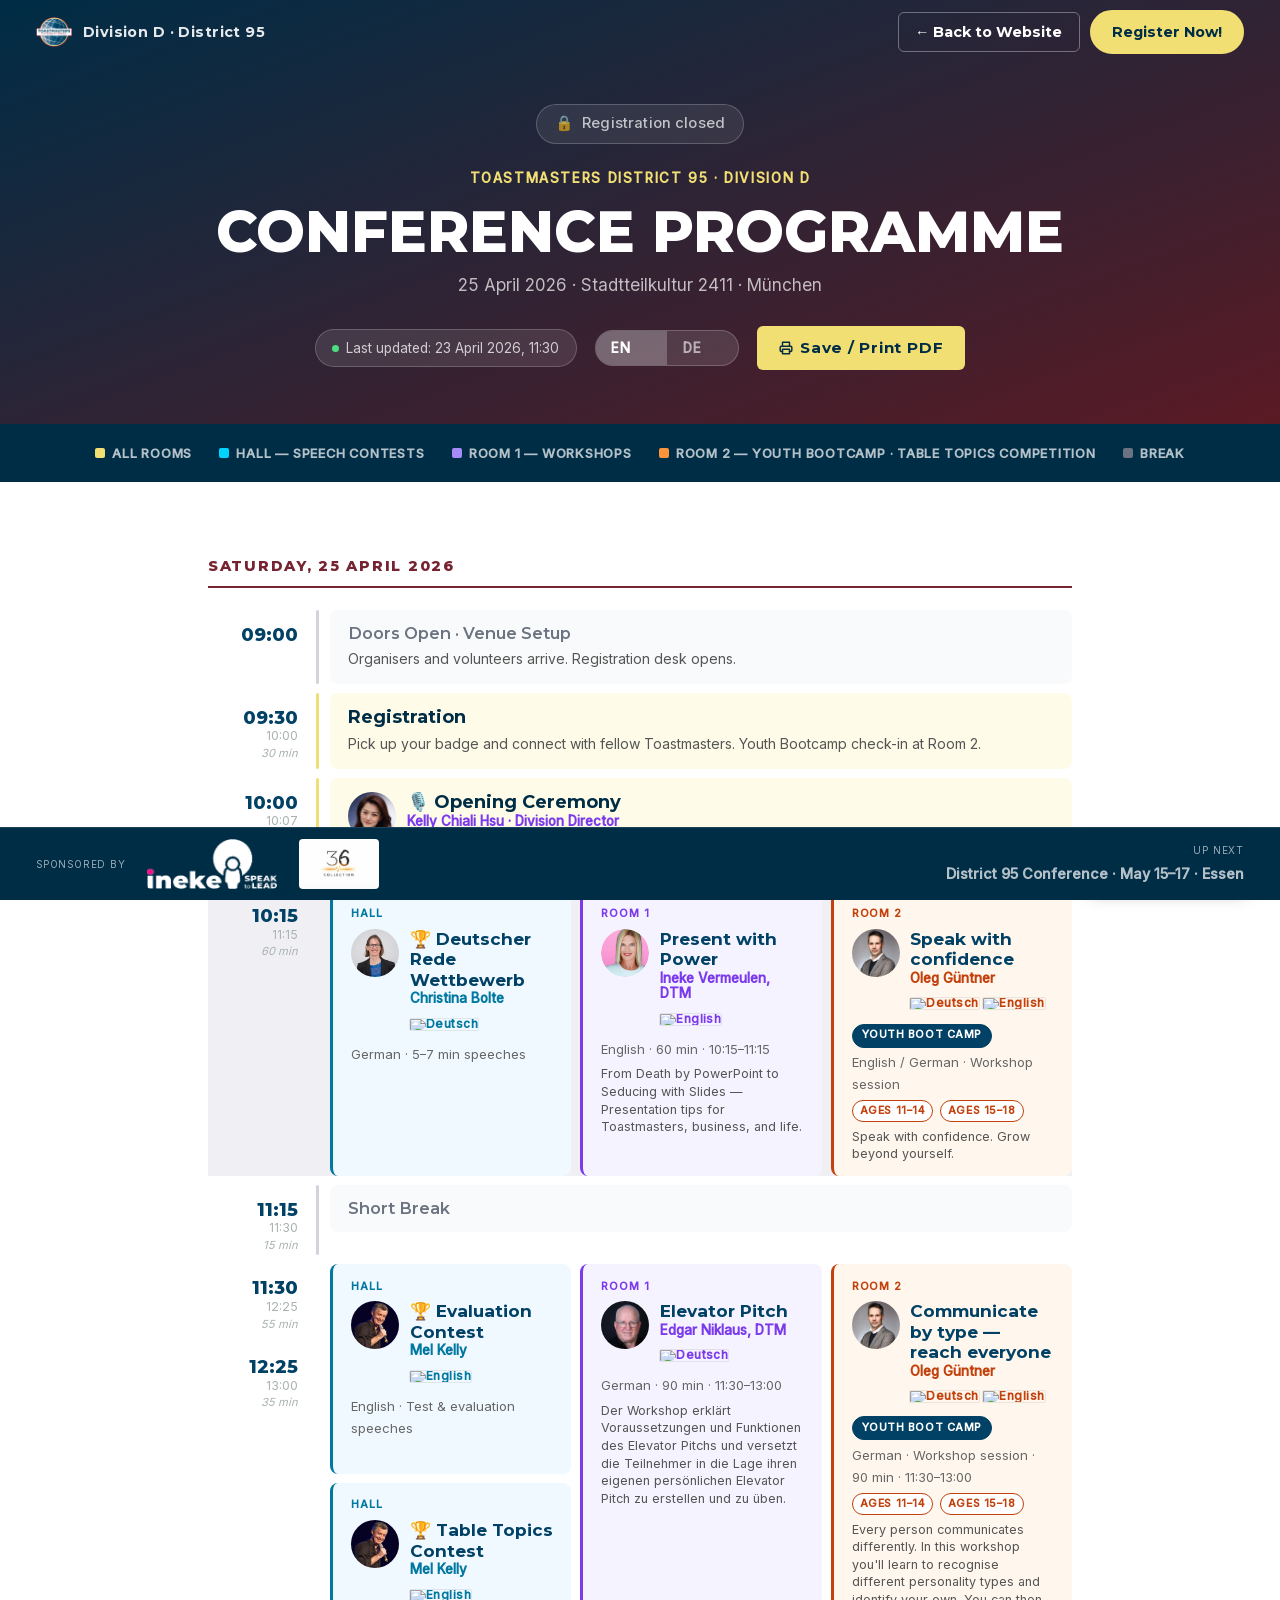
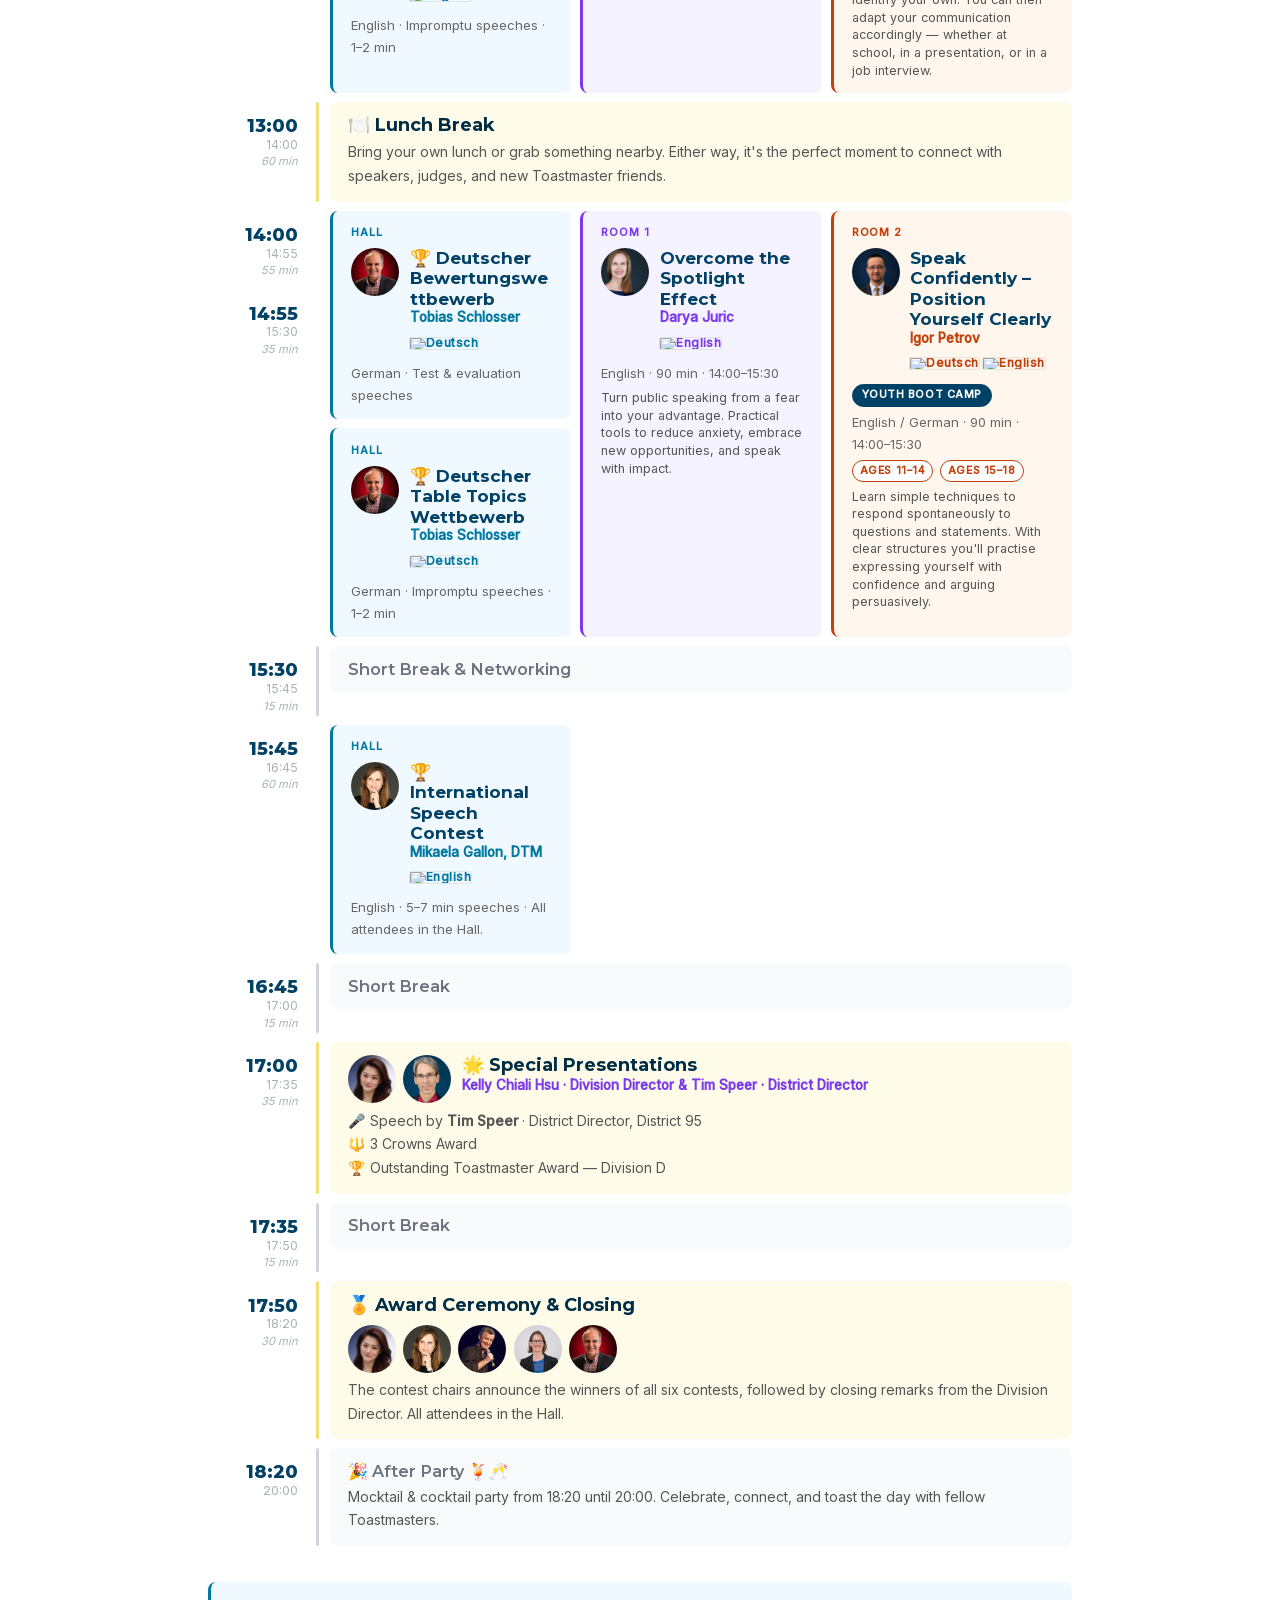
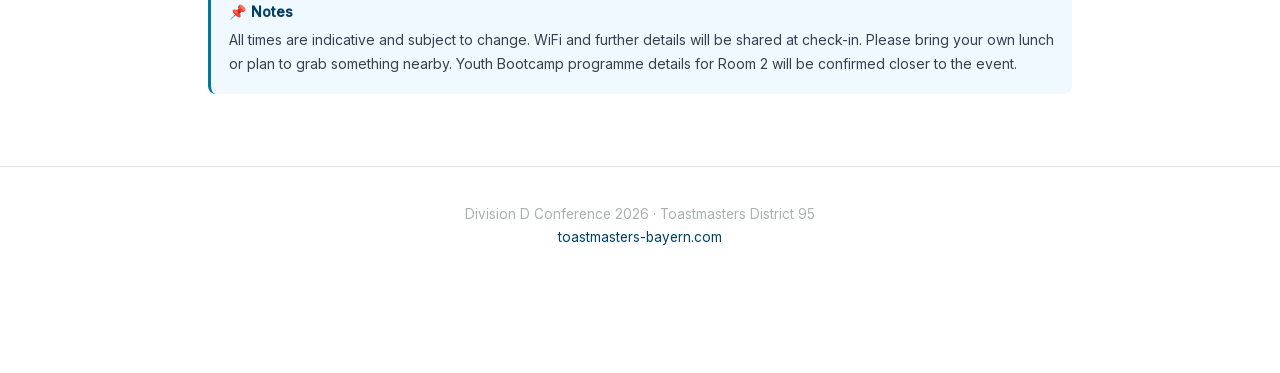
==== commit 2ec0b0af: "Add registration deadline countdown to index, agenda, and registration pages Live countdown ticks to" ====
--- a/agenda.html
+++ b/agenda.html
@@ -527,13 +527,14 @@
 
   <!-- ── Hero banner ───────────────────────────────── -->
   <div class="agenda-hero">
+    <div class="countdown-strip" data-countdown aria-live="polite" style="margin-bottom:1.25rem;"></div>
     <p class="agenda-hero__eyebrow">Toastmasters District 95 · Division D</p>
     <h1 class="agenda-hero__title" data-i18n-en="Conference Programme" data-i18n-de="Konferenzprogramm">Conference Programme</h1>
     <p class="agenda-hero__sub">25 April 2026 · Stadtteilkultur 2411 · München</p>
     <div class="agenda-hero__meta">
       <span class="agenda-updated">
         <span class="agenda-updated__dot"></span>
-        <span data-i18n-en="Last updated: 22 April 2026, 23:36" data-i18n-de="Zuletzt aktualisiert: 22. April 2026, 23:36">Last updated: 22 April 2026, 23:36</span>
+        <span data-i18n-en="Last updated: 23 April 2026, 11:30" data-i18n-de="Zuletzt aktualisiert: 23. April 2026, 11:30">Last updated: 23 April 2026, 11:30</span>
         <!-- UPDATE DATE + TIME whenever the agenda changes -->
       </span>
       <div class="agenda-lang">
@@ -1011,5 +1012,6 @@
   </script>
 
   <script src="js/bottom-bar.js?v=4"></script>
+  <script src="js/countdown.js?v=1"></script>
 </body>
 </html>
--- a/css/style.css
+++ b/css/style.css
@@ -839,6 +839,22 @@
   .workshop-grid--centered { grid-template-columns: 1fr; max-width: none; }
 }
 
+.workshop-grid--five {
+  grid-template-columns: repeat(6, 1fr);
+}
+.workshop-grid--five > .workshop-card { grid-column: span 2; }
+.workshop-grid--five > .workshop-card:nth-child(4) { grid-column: 2 / span 2; }
+.workshop-grid--five > .workshop-card:nth-child(5) { grid-column: 4 / span 2; }
+@media (max-width: 1024px) {
+  .workshop-grid--five { grid-template-columns: repeat(2, 1fr); }
+  .workshop-grid--five > .workshop-card,
+  .workshop-grid--five > .workshop-card:nth-child(4),
+  .workshop-grid--five > .workshop-card:nth-child(5) { grid-column: auto; }
+}
+@media (max-width: 640px) {
+  .workshop-grid--five { grid-template-columns: 1fr; }
+}
+
 .workshop-card {
   background: #fff;
   border-radius: 1rem;
@@ -951,6 +967,20 @@
   border: 1px solid var(--maroon);
   border-radius: 999px;
   padding: .12rem .45rem;
+  white-space: nowrap;
+}
+.workshop-card__bootcamp-pill {
+  display: block;
+  width: fit-content;
+  margin: 0 auto .6rem;
+  font-size: .62rem;
+  font-weight: 700;
+  letter-spacing: .06em;
+  text-transform: uppercase;
+  color: #fff;
+  background: var(--maroon);
+  border-radius: 999px;
+  padding: .18rem .6rem;
   white-space: nowrap;
 }
 .workshop-card__name {
@@ -2540,4 +2570,88 @@
   .confirm__actions { flex-direction: row; max-width: none; }
 }
 
-
+/* ═══════════════════════════════════════════════════════
+   Registration deadline countdown
+═══════════════════════════════════════════════════════ */
+.countdown-strip {
+  display: inline-flex;
+  align-items: center;
+  gap: .5rem;
+  padding: .55rem 1rem;
+  border-radius: 999px;
+  background: rgba(242, 223, 116, 0.12);
+  border: 1px solid rgba(242, 223, 116, 0.45);
+  color: var(--yellow);
+  font-size: .82rem;
+  line-height: 1.3;
+  font-weight: 500;
+  letter-spacing: .01em;
+  max-width: 100%;
+}
+.countdown-strip strong { font-weight: 700; }
+.countdown-strip .countdown__remaining {
+  opacity: .85;
+  font-variant-numeric: tabular-nums;
+  white-space: nowrap;
+}
+.countdown-strip.countdown--urgent {
+  background: rgba(242, 223, 116, 0.18);
+  border-color: var(--yellow);
+  animation: countdownPulse 2s ease-in-out infinite;
+}
+.countdown-strip.countdown--expired {
+  background: rgba(255,255,255,.08);
+  border-color: rgba(255,255,255,.2);
+  color: rgba(255,255,255,.7);
+}
+@keyframes countdownPulse {
+  0%,100% { box-shadow: 0 0 0 0 rgba(242,223,116,.35); }
+  50%     { box-shadow: 0 0 0 6px rgba(242,223,116,0); }
+}
+
+/* Light-background variant (agenda hero uses dark bg, funnel uses light) */
+.countdown-strip--light {
+  background: #fff8d6;
+  border-color: #e6c94a;
+  color: #6b5600;
+}
+.countdown-strip--light.countdown--urgent {
+  background: #fef3b0;
+  border-color: #c99f10;
+}
+.countdown-strip--light.countdown--expired {
+  background: #f3f4f6;
+  border-color: #d1d5db;
+  color: #6b7280;
+}
+
+/* Hero placement — sits between CTA and visitor count */
+.hero__countdown {
+  margin-top: 1rem;
+  justify-content: center;
+}
+
+/* Agenda hero placement */
+.agenda-hero .countdown-strip {
+  margin-top: .75rem;
+}
+
+/* Funnel placement — full-width-ish banner at top */
+.funnel__countdown {
+  display: flex;
+  justify-content: center;
+  margin: 0 auto 1.25rem;
+}
+
+@media (max-width: 520px) {
+  .countdown-strip {
+    font-size: .72rem;
+    padding: .45rem .8rem;
+    gap: .4rem;
+    flex-wrap: wrap;
+    justify-content: center;
+    text-align: center;
+  }
+}
+
+
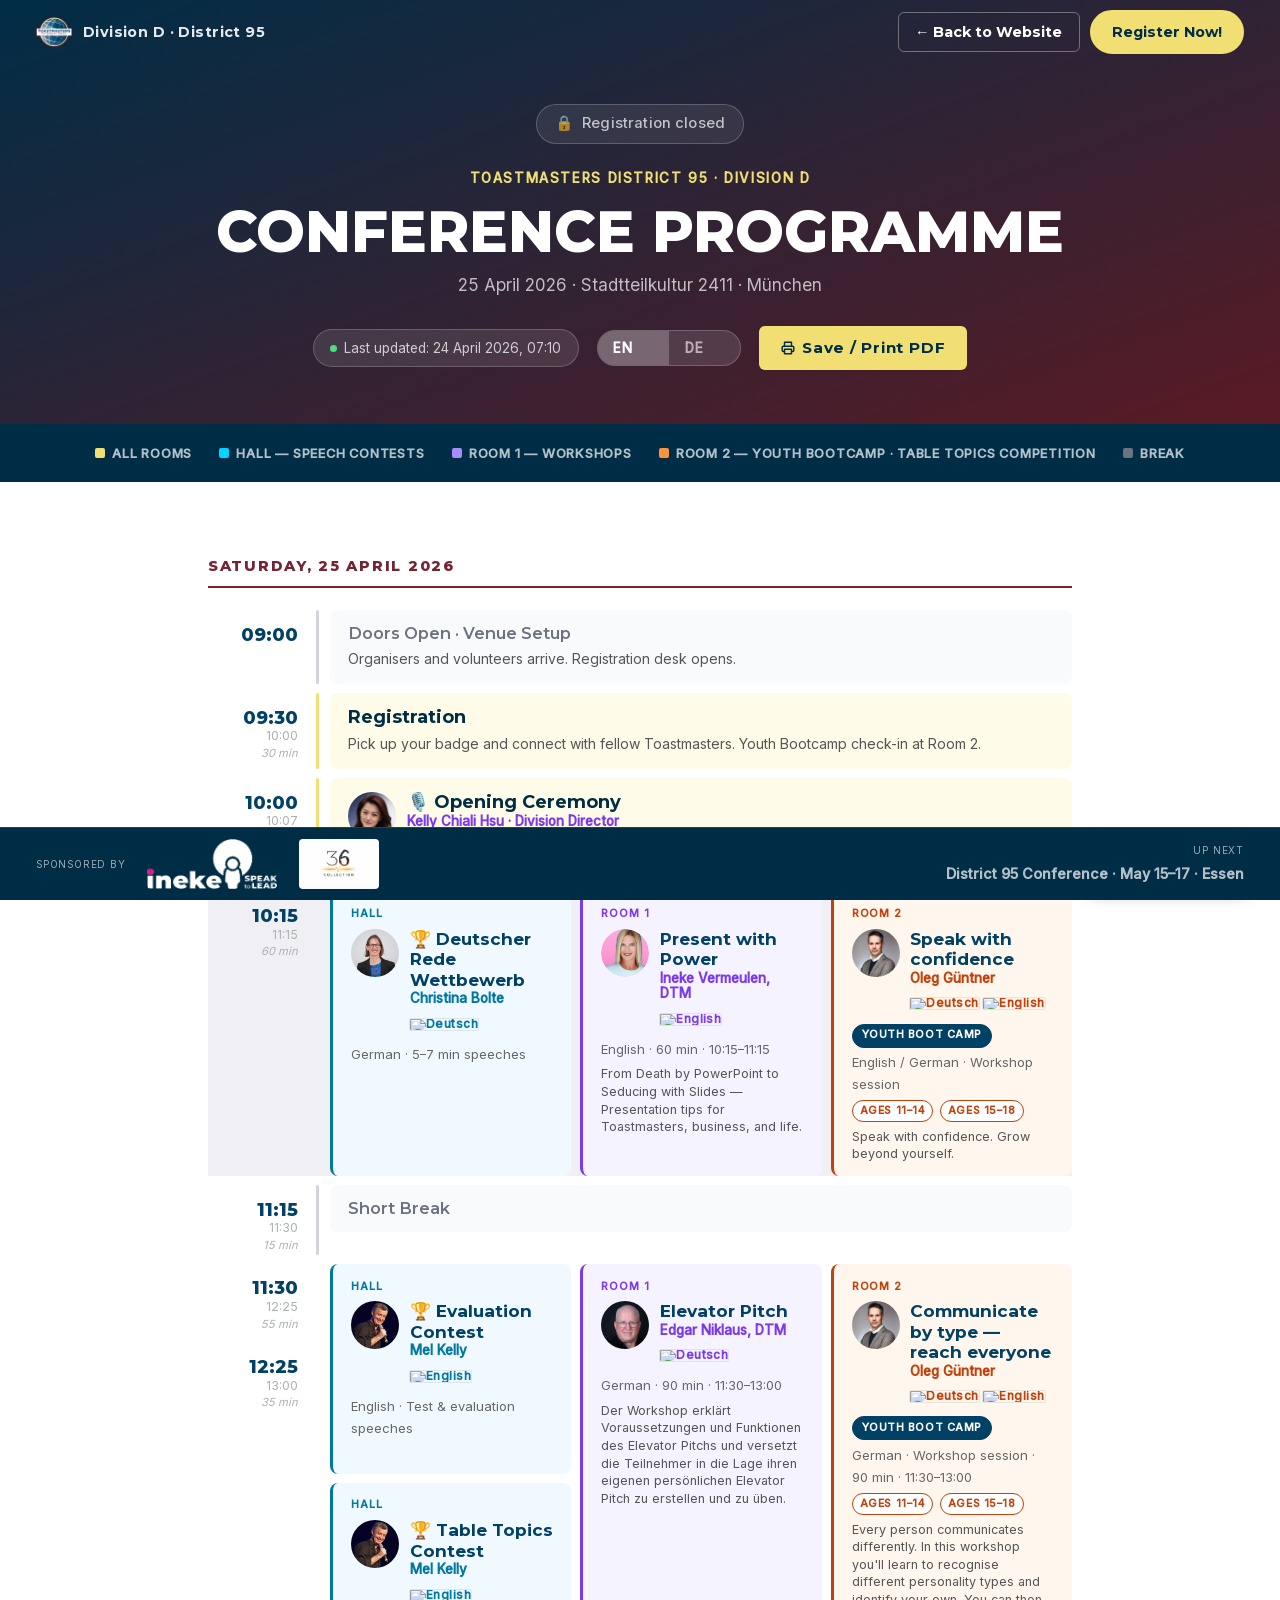
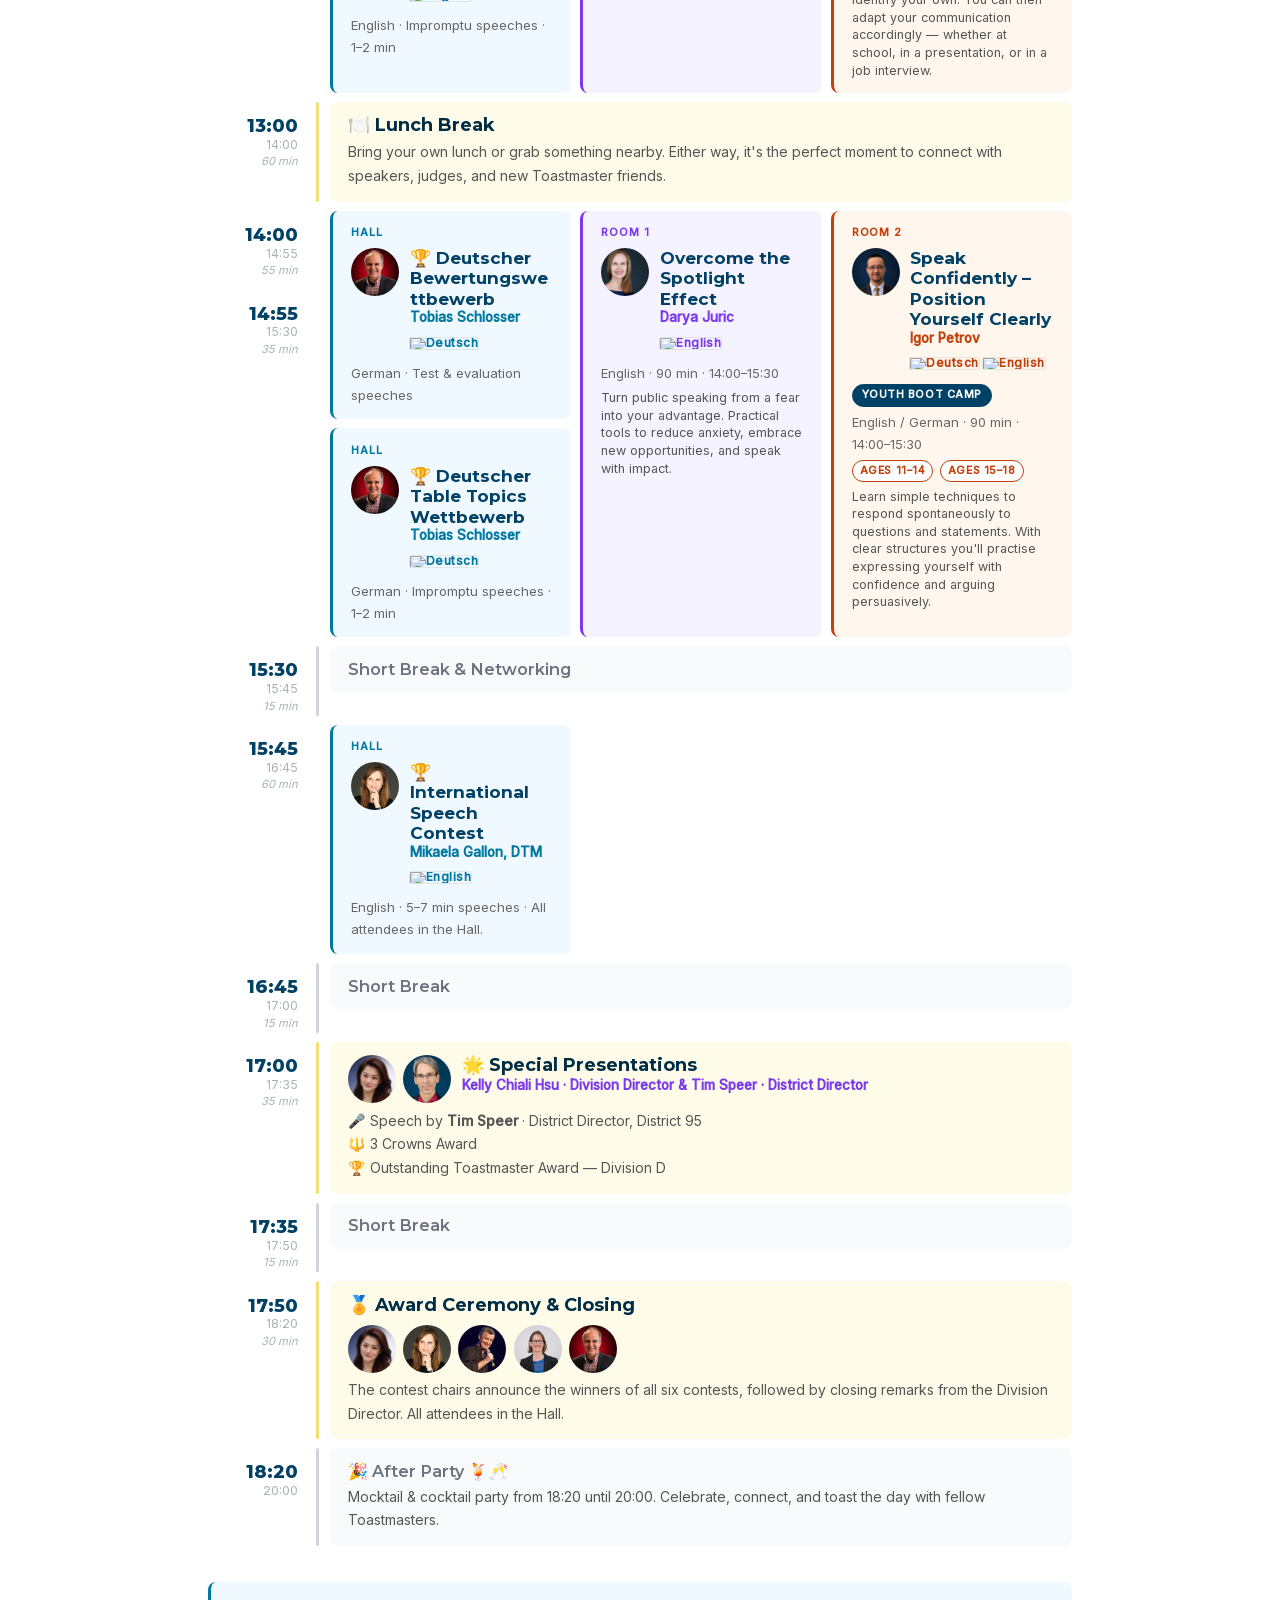
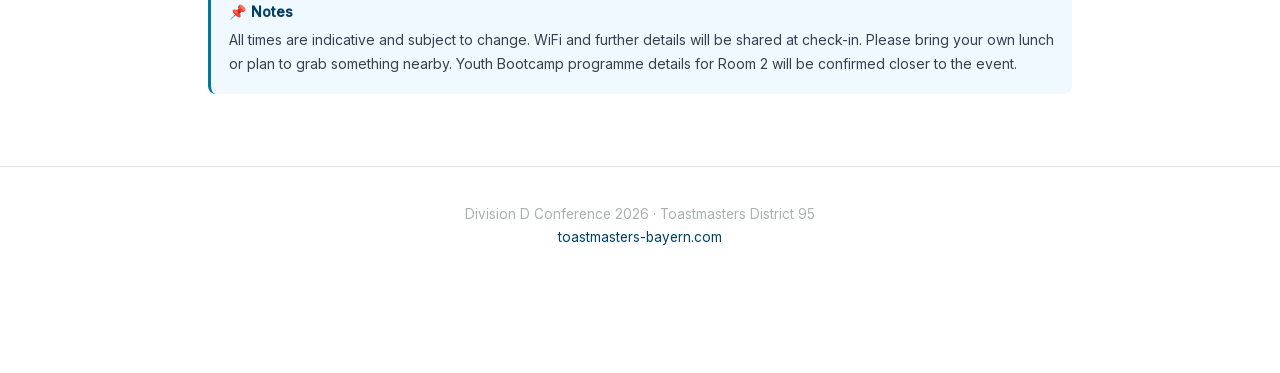
==== commit bfb1d464: "Redesign agenda print as single-page A4 wall poster Replace timeline print with a time × room grid t" ====
--- a/agenda.html
+++ b/agenda.html
@@ -501,6 +501,248 @@
     }
 
     .print-head { display: none; }
+
+    /* ═══════════════════════════════════════════════
+       WALL POSTER PRINT MODE (body.poster-mode)
+       Single-page time × room grid for hanging on a wall.
+       ═══════════════════════════════════════════════ */
+    .poster-headers { display: none; }
+
+    @media print {
+      body.poster-mode .nav,
+      body.poster-mode .bottom-bar,
+      body.poster-mode .join-pill,
+      body.poster-mode .agenda-footer,
+      body.poster-mode .agenda-hero__meta,
+      body.poster-mode .agenda-legend,
+      body.poster-mode .agenda-note,
+      body.poster-mode .print-head,
+      body.poster-mode .countdown-strip,
+      body.poster-mode .track__workshop-photo,
+      body.poster-mode .track__workshop-desc,
+      body.poster-mode .slot__desc,
+      body.poster-mode .slot__presenters,
+      body.poster-mode .track__detail:not(:first-of-type) {
+        display: none !important;
+      }
+
+      /* Language flags: show inline with title in poster mode */
+      body.poster-mode .track__lang-row {
+        display: inline-flex;
+        vertical-align: middle;
+        margin-left: .3rem;
+        gap: .15rem;
+      }
+      body.poster-mode .track__lang-row img {
+        height: 9px;
+      }
+
+      body.poster-mode {
+        padding: 1cm 1.2cm !important;
+        margin: 0 !important;
+        zoom: 0.81;
+      }
+
+      /* Compact hero */
+      body.poster-mode .agenda-hero {
+        background: #fff !important;
+        color: #000 !important;
+        padding: 0 0 .4rem;
+        border-bottom: 2px solid var(--navy-dk);
+        margin-bottom: .5rem;
+        -webkit-print-color-adjust: exact;
+        print-color-adjust: exact;
+      }
+      body.poster-mode .agenda-hero__eyebrow {
+        color: var(--maroon) !important;
+        font-size: .7rem;
+        margin-bottom: .15rem;
+      }
+      body.poster-mode .agenda-hero__title {
+        color: #000 !important;
+        font-size: 1.8rem;
+        margin-bottom: .2rem;
+      }
+      body.poster-mode .agenda-hero__sub {
+        color: #222 !important;
+        font-size: .85rem;
+        margin-bottom: 0;
+      }
+
+      body.poster-mode .agenda-body {
+        padding: 0;
+        margin: 0;
+        max-width: none;
+      }
+      body.poster-mode .day-header { display: none; }
+
+      /* Column headers (only poster mode) */
+      body.poster-mode .poster-headers {
+        display: grid;
+        grid-template-columns: 55px 1fr 1fr 1fr;
+        gap: .3rem;
+        margin-bottom: .25rem;
+        padding-bottom: .2rem;
+        border-bottom: 1.5px solid #333;
+      }
+      body.poster-mode .poster-headers > div {
+        font-family: var(--font-head);
+        font-weight: 800;
+        font-size: .7rem;
+        letter-spacing: .06em;
+        text-transform: uppercase;
+        color: var(--navy-dk);
+        text-align: center;
+        padding: .2rem .3rem;
+        border-radius: 3px;
+        -webkit-print-color-adjust: exact;
+        print-color-adjust: exact;
+      }
+      body.poster-mode .poster-headers > div:nth-child(2) { background: #e0f2fe; color: #0078a0; }
+      body.poster-mode .poster-headers > div:nth-child(3) { background: #ede9fe; color: #7c3aed; }
+      body.poster-mode .poster-headers > div:nth-child(4) { background: #ffedd5; color: #c2410c; }
+
+      /* ---- Slot grid: 4 columns [time | Hall | R1 | R2] ---- */
+      body.poster-mode .slot {
+        display: grid;
+        grid-template-columns: 55px 1fr 1fr 1fr;
+        gap: .15rem .3rem;
+        margin-bottom: .2rem;
+        page-break-inside: avoid;
+      }
+      body.poster-mode .slot__time {
+        grid-column: 1;
+        padding-top: .25rem;
+        text-align: right;
+        display: block;
+      }
+      body.poster-mode .slot__time-start { font-size: .85rem; }
+      body.poster-mode .slot__time-end   { font-size: .58rem; }
+      body.poster-mode .slot__time-dur   { display: none; }
+
+      /* Plenary (all) and break slots span cols 2-4 */
+      body.poster-mode .slot--all .slot__content,
+      body.poster-mode .slot--break .slot__content {
+        grid-column: 2 / 5;
+      }
+      body.poster-mode .slot--break {
+        margin-bottom: .1rem;
+      }
+      body.poster-mode .slot--break .slot__time {
+        padding-top: 0;
+      }
+      body.poster-mode .slot--break .slot__time-start { font-size: .7rem; }
+      body.poster-mode .slot--break .slot__time-end   { font-size: .5rem; }
+      body.poster-mode .slot--break .slot__card {
+        margin-left: 0;
+        padding: .1rem .5rem;
+        background: #f3f4f6 !important;
+      }
+      body.poster-mode .slot--break .slot__title {
+        font-size: .62rem;
+        font-weight: 600;
+        color: #6b7280;
+        line-height: 1.1;
+      }
+      body.poster-mode .slot--all .slot__card {
+        margin-left: 0;
+        padding: .3rem .55rem;
+        background: #fefce8 !important;
+        border-left: 3px solid var(--yellow);
+      }
+      body.poster-mode .slot--all .slot__title {
+        font-size: .88rem;
+      }
+      body.poster-mode .slot--all .track__workshop-header {
+        margin-bottom: 0;
+      }
+      body.poster-mode .slot--all .track__workshop-facilitator {
+        font-size: .65rem;
+        color: #555;
+      }
+      body.poster-mode .slot__content::before { display: none; }
+
+      /* Parallel slots: tracks distribute across cols 2-4 */
+      body.poster-mode .slot--parallel .slot__content { display: contents; }
+      body.poster-mode .slot--parallel .parallel-tracks {
+        display: contents;
+      }
+      body.poster-mode .slot--parallel .track { margin-left: 0; }
+      body.poster-mode .slot--parallel .track--saal  { grid-column: 2; }
+      body.poster-mode .slot--parallel .track--raum1 { grid-column: 3; }
+      body.poster-mode .slot--parallel .track--raum2 { grid-column: 4; }
+      /* Single-track parallel (International Speech) spans all 3 room cols */
+      body.poster-mode .slot--parallel .parallel-tracks > .track:only-child {
+        grid-column: 2 / 5 !important;
+      }
+
+      /* Slot-group: 2-row grid inside the 4-col parent */
+      body.poster-mode .slot-group {
+        display: grid;
+        grid-template-columns: 55px 1fr 1fr 1fr;
+        grid-template-rows: auto auto;
+        gap: .15rem .3rem;
+        margin-bottom: .2rem;
+        page-break-inside: avoid;
+      }
+      body.poster-mode .slot-group__times { display: contents; }
+      body.poster-mode .slot-group__times > .slot__time:nth-child(1) {
+        grid-column: 1; grid-row: 1;
+      }
+      body.poster-mode .slot-group__times > .slot__time:nth-child(2) {
+        grid-column: 1; grid-row: 2;
+      }
+      body.poster-mode .slot-group__body { display: contents; }
+      body.poster-mode .slot-group__body > :nth-child(1) {
+        grid-column: 2 !important; grid-row: 1 !important; margin-left: 0;
+      }
+      body.poster-mode .slot-group__body > :nth-child(2) {
+        grid-column: 3 !important; grid-row: 1 / span 2 !important; margin-left: 0;
+      }
+      body.poster-mode .slot-group__body > :nth-child(3) {
+        grid-column: 4 !important; grid-row: 1 / span 2 !important; margin-left: 0;
+      }
+      body.poster-mode .slot-group__body > :nth-child(4) {
+        grid-column: 2 !important; grid-row: 2 !important; margin-left: 0;
+      }
+
+      /* Track cards: compact, dense */
+      body.poster-mode .track {
+        padding: .3rem .45rem;
+        border-left-width: 3px;
+        -webkit-print-color-adjust: exact;
+        print-color-adjust: exact;
+      }
+      body.poster-mode .track__room {
+        font-size: .52rem;
+        margin-bottom: .15rem;
+      }
+      body.poster-mode .track__title {
+        font-size: .72rem;
+        line-height: 1.15;
+      }
+      body.poster-mode .track__workshop-header {
+        display: block;
+        margin-bottom: .15rem;
+      }
+      body.poster-mode .track__workshop-facilitator {
+        font-size: .62rem;
+        font-weight: 600;
+        margin-top: .1rem;
+      }
+      body.poster-mode .track__detail {
+        font-size: .58rem;
+        margin-top: .1rem;
+      }
+      body.poster-mode .track__age-chip {
+        font-size: .5rem;
+        padding: 0 .25rem;
+      }
+      body.poster-mode .track__bootcamp-chip {
+        font-size: .5rem;
+        padding: .05rem .3rem;
+      }
+    }
   </style>
 </head>
 <body>
@@ -534,14 +776,14 @@
     <div class="agenda-hero__meta">
       <span class="agenda-updated">
         <span class="agenda-updated__dot"></span>
-        <span data-i18n-en="Last updated: 23 April 2026, 11:30" data-i18n-de="Zuletzt aktualisiert: 23. April 2026, 11:30">Last updated: 23 April 2026, 11:30</span>
+        <span data-i18n-en="Last updated: 24 April 2026, 07:10" data-i18n-de="Zuletzt aktualisiert: 24. April 2026, 07:10">Last updated: 24 April 2026, 07:10</span>
         <!-- UPDATE DATE + TIME whenever the agenda changes -->
       </span>
       <div class="agenda-lang">
         <button class="agenda-lang__btn active" id="langEn" onclick="setLang('en')">EN <img src="https://flagcdn.com/16x12/gb.png" alt="" class="lang-flag-img"></button>
         <button class="agenda-lang__btn" id="langDe" onclick="setLang('de')">DE <img src="https://flagcdn.com/16x12/de.png" alt="" class="lang-flag-img"></button>
       </div>
-      <button class="agenda-print-btn" onclick="window.print()">
+      <button class="agenda-print-btn" onclick="printPoster()">
         <svg width="14" height="14" viewBox="0 0 24 24" fill="none" stroke="currentColor" stroke-width="2.5" stroke-linecap="round" stroke-linejoin="round" aria-hidden="true"><polyline points="6 9 6 2 18 2 18 9"/><path d="M6 18H4a2 2 0 01-2-2v-5a2 2 0 012-2h16a2 2 0 012 2v5a2 2 0 01-2 2h-2"/><rect x="6" y="14" width="12" height="8"/></svg>
         <span data-i18n-en="Save / Print PDF" data-i18n-de="Speichern / Als PDF drucken">Save / Print PDF</span>
       </button>
@@ -559,6 +801,14 @@
 
   <!-- ── Schedule ──────────────────────────────────── -->
   <main class="agenda-body">
+
+    <!-- Poster-mode only: column headers -->
+    <div class="poster-headers" aria-hidden="true">
+      <div></div>
+      <div data-i18n-en="Hall · Contests" data-i18n-de="Saal · Wettbewerbe">Hall · Contests</div>
+      <div data-i18n-en="Room 1 · Workshops" data-i18n-de="Raum 1 · Workshops">Room 1 · Workshops</div>
+      <div data-i18n-en="Room 2 · Youth Bootcamp" data-i18n-de="Raum 2 · Jugend-Bootcamp">Room 2 · Youth Bootcamp</div>
+    </div>
 
     <div class="day-header" data-i18n-en="Saturday, 25 April 2026" data-i18n-de="Samstag, 25. April 2026">Saturday, 25 April 2026</div>
 
@@ -963,6 +1213,24 @@
     // restore saved language (shared key with main site)
     const saved = localStorage.getItem('tm-lang') || 'en';
     if (saved === 'de') setLang('de');
+
+    // Wall-poster print: A3 portrait, grid layout
+    function printPoster() {
+      document.body.classList.add('poster-mode');
+      const pageStyle = document.createElement('style');
+      pageStyle.id = 'poster-page';
+      pageStyle.textContent = '@page { size: A4 portrait; margin: 0; }';
+      document.head.appendChild(pageStyle);
+
+      const cleanup = () => {
+        document.body.classList.remove('poster-mode');
+        document.getElementById('poster-page')?.remove();
+        window.removeEventListener('afterprint', cleanup);
+      };
+      window.addEventListener('afterprint', cleanup);
+
+      window.print();
+    }
   </script>
 
   <!-- ═══════════════════════════════════════════
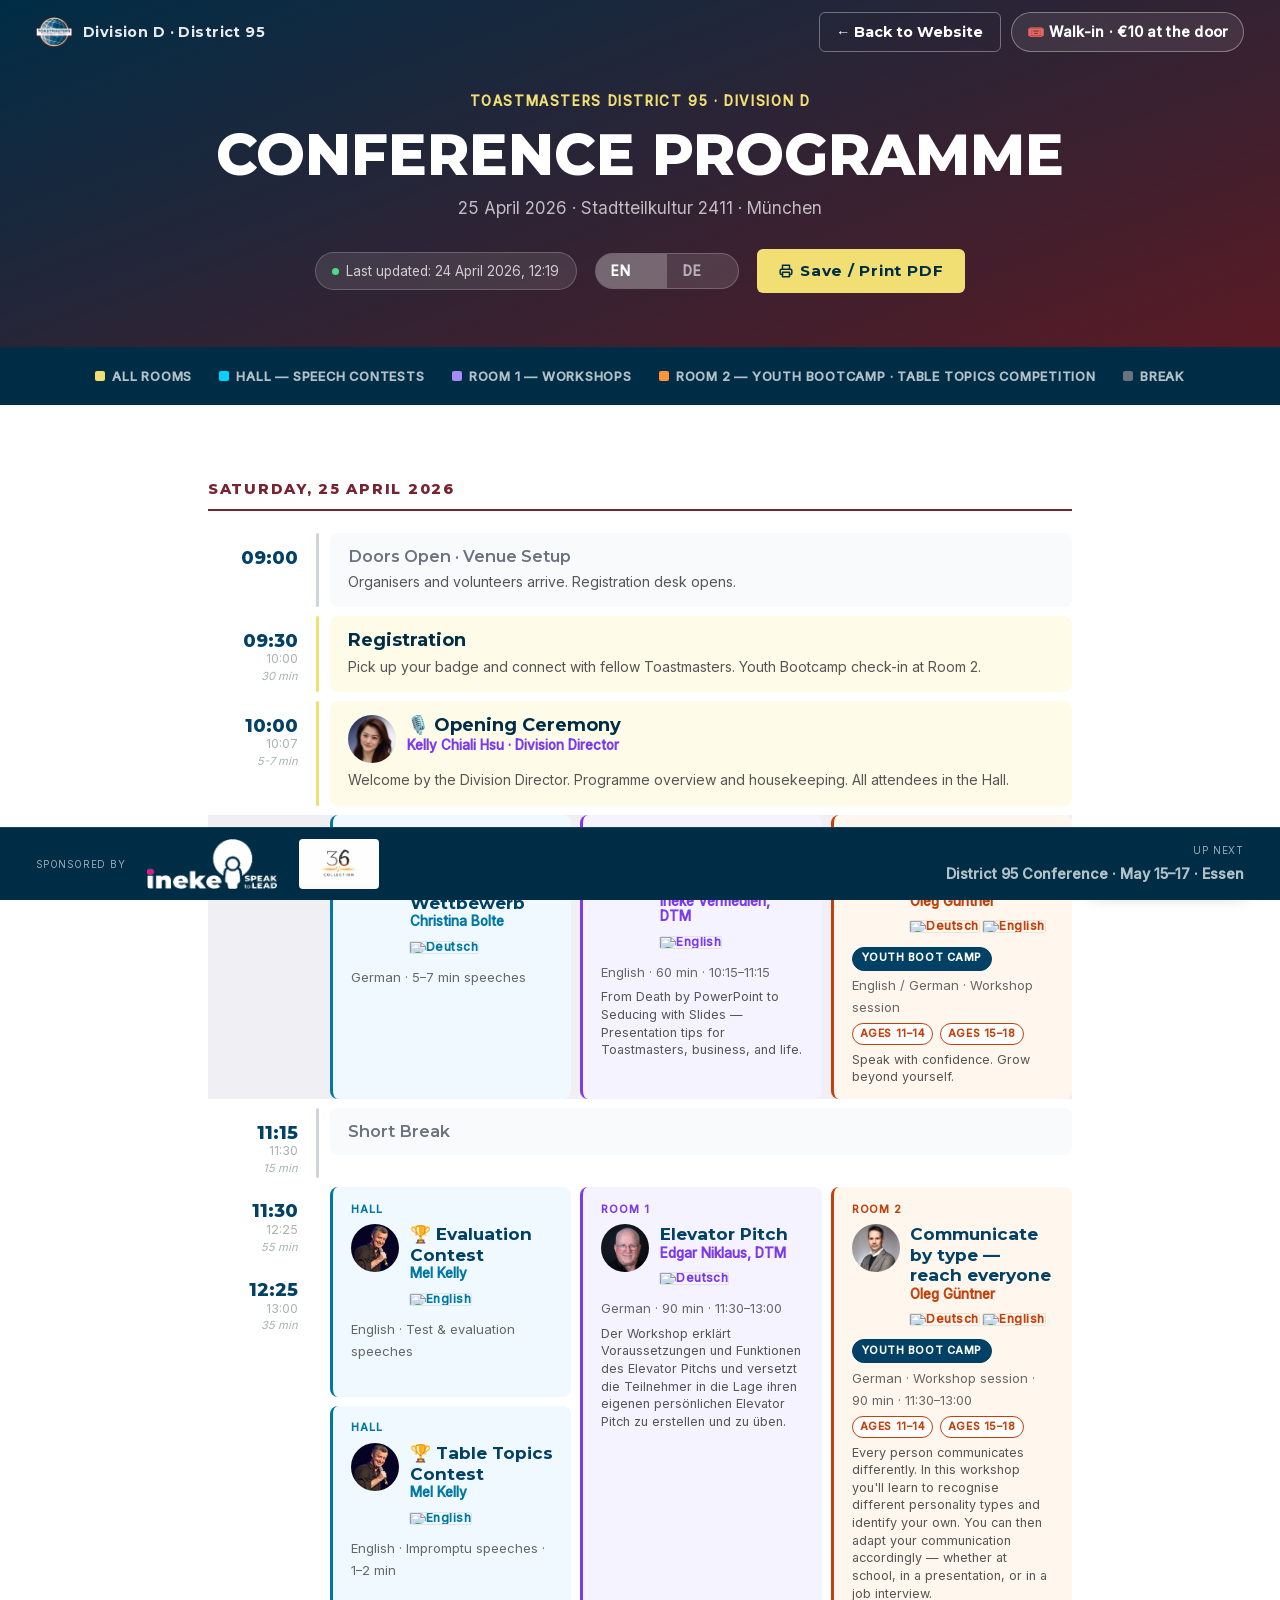
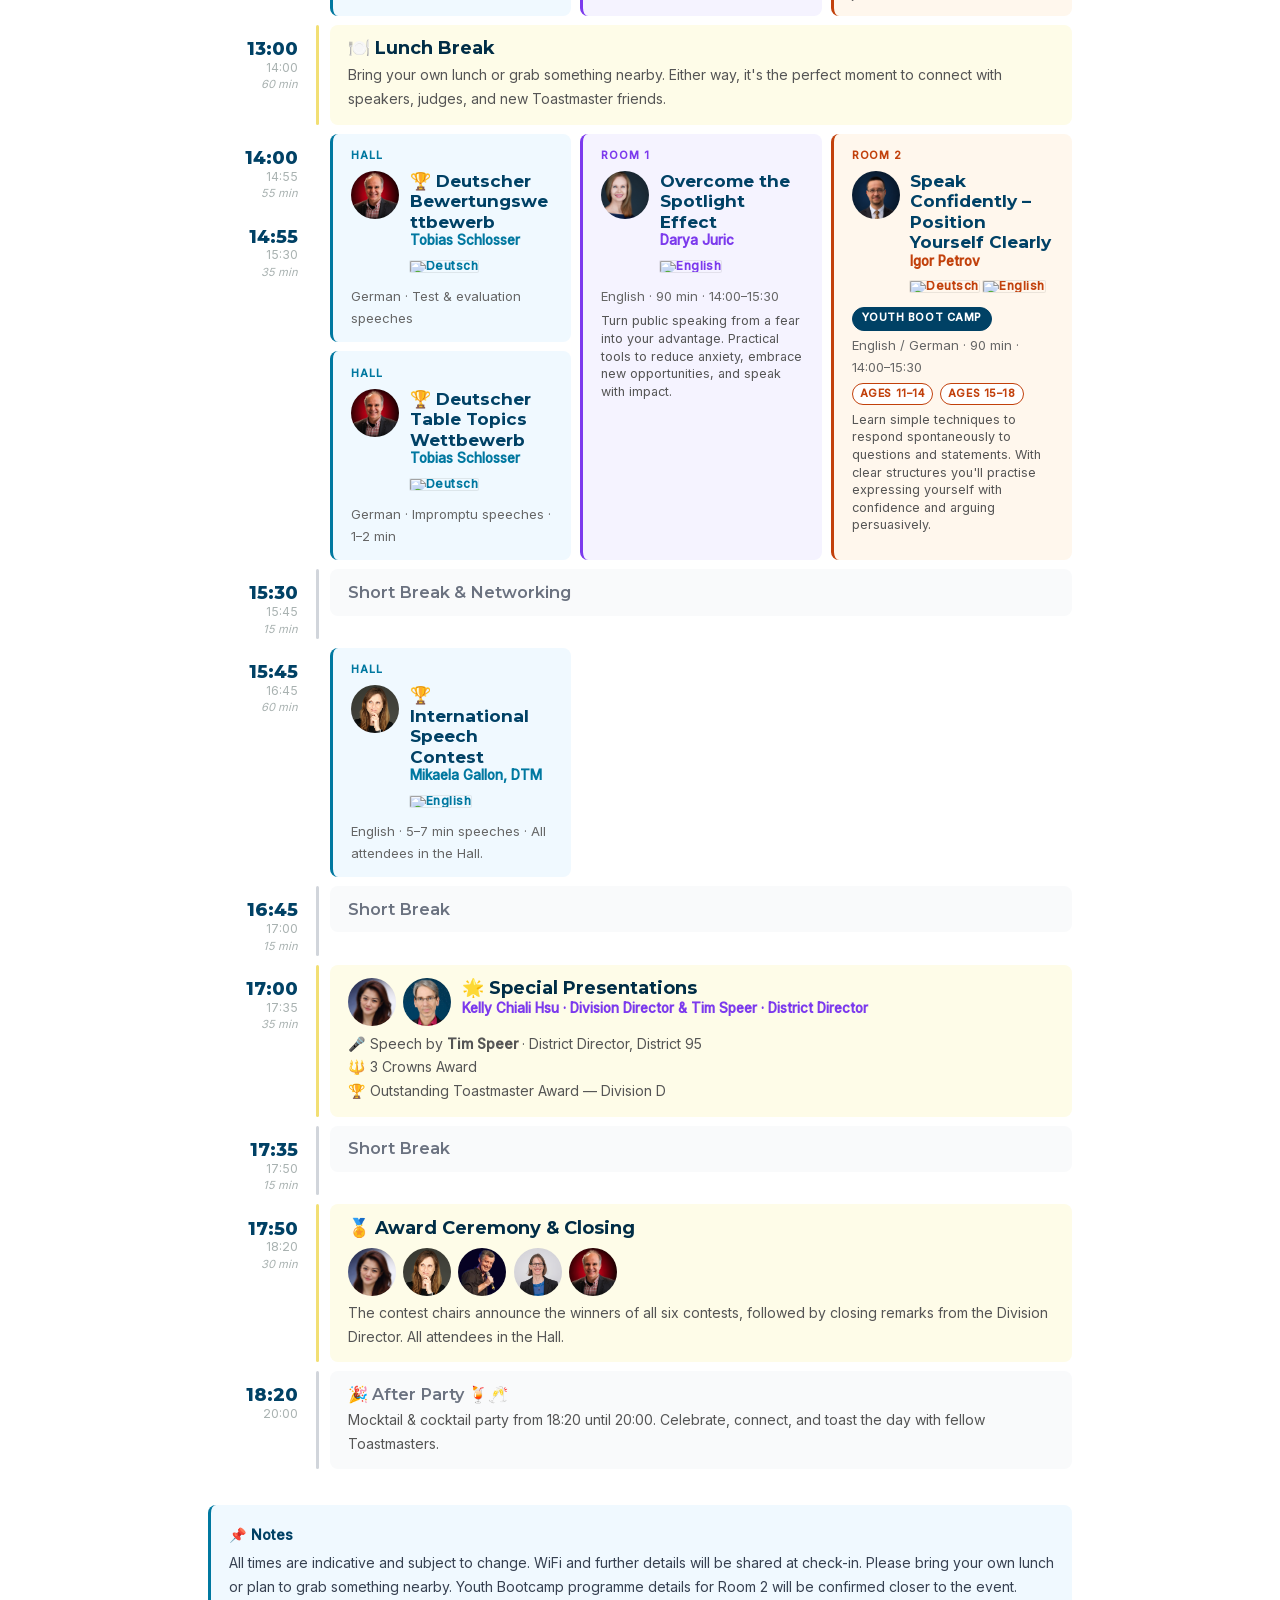
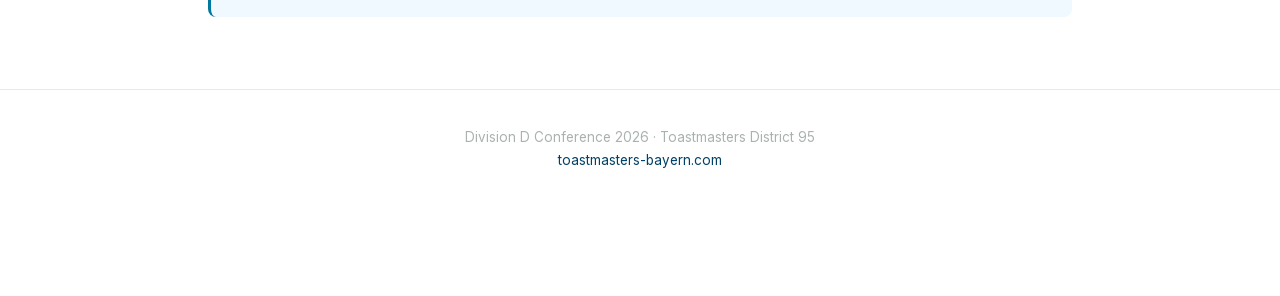
==== commit 9a3b2cd0: "Close online registration; invite walk-ins at €10 onsite Online registration flow on registration.ht" ====
--- a/agenda.html
+++ b/agenda.html
@@ -27,7 +27,7 @@
   <meta property="og:locale" content="en_US" />
   <meta property="og:locale:alternate" content="de_DE" />
 
-  <link rel="stylesheet" href="css/style.css?v=5" />
+  <link rel="stylesheet" href="css/style.css?v=6" />
 
   <style>
     /* ── Agenda page ──────────────────────────────────── */
@@ -762,21 +762,20 @@
       </a>
       <div class="nav__right" style="display:flex;align-items:center;gap:.6rem;">
         <a href="/" class="btn btn--sm" style="background:transparent;border:1.5px solid rgba(255,255,255,.35);color:#fff;font-size:.8rem;padding:.35rem .9rem;border-radius:6px;text-decoration:none;" data-i18n-en="← Back to Website" data-i18n-de="← Zurück zur Website">← Back to Website</a>
-        <a href="registration.html" class="btn btn--yellow btn--sm" data-i18n-en="Register Now!" data-i18n-de="Jetzt registrieren!">Register Now!</a>
+        <span style="display:inline-flex;align-items:center;gap:.35rem;font-size:.8rem;font-weight:600;color:#fff;letter-spacing:.02em;padding:.35rem .8rem;border:1px solid rgba(255,255,255,.35);border-radius:999px;background:rgba(255,255,255,.08);white-space:nowrap;" data-i18n-en="🎟️ Walk-in · €10 at the door" data-i18n-de="🎟️ Vor Ort · 10 € an der Tür">🎟️ Walk-in · €10 at the door</span>
       </div>
     </div>
   </header>
 
   <!-- ── Hero banner ───────────────────────────────── -->
   <div class="agenda-hero">
-    <div class="countdown-strip" data-countdown aria-live="polite" style="margin-bottom:1.25rem;"></div>
     <p class="agenda-hero__eyebrow">Toastmasters District 95 · Division D</p>
     <h1 class="agenda-hero__title" data-i18n-en="Conference Programme" data-i18n-de="Konferenzprogramm">Conference Programme</h1>
     <p class="agenda-hero__sub">25 April 2026 · Stadtteilkultur 2411 · München</p>
     <div class="agenda-hero__meta">
       <span class="agenda-updated">
         <span class="agenda-updated__dot"></span>
-        <span data-i18n-en="Last updated: 24 April 2026, 07:10" data-i18n-de="Zuletzt aktualisiert: 24. April 2026, 07:10">Last updated: 24 April 2026, 07:10</span>
+        <span data-i18n-en="Last updated: 24 April 2026, 12:19" data-i18n-de="Zuletzt aktualisiert: 24. April 2026, 12:19">Last updated: 24 April 2026, 12:19</span>
         <!-- UPDATE DATE + TIME whenever the agenda changes -->
       </span>
       <div class="agenda-lang">
--- a/css/style.css
+++ b/css/style.css
@@ -519,6 +519,67 @@
   transition: opacity .15s;
 }
 .hero__agenda-link:hover { opacity: 1; text-decoration: underline; }
+
+/* Walk-in pill in nav (replaces the old Register CTA) */
+.nav__walkin-pill {
+  display: inline-flex;
+  align-items: center;
+  gap: .35rem;
+  font-size: .8rem;
+  font-weight: 600;
+  color: #fff;
+  letter-spacing: .02em;
+  padding: .35rem .7rem;
+  border: 1px solid rgba(255,255,255,.35);
+  border-radius: 999px;
+  background: rgba(255,255,255,.08);
+  white-space: nowrap;
+}
+@media (max-width: 600px) {
+  .nav__walkin-pill { font-size: .72rem; padding: .3rem .55rem; }
+}
+
+/* Walk-in info card in the hero (replaces the old Register button) */
+.hero__walkin {
+  display: inline-flex;
+  align-items: flex-start;
+  gap: .75rem;
+  max-width: 520px;
+  margin: 1.75rem auto .25rem;
+  padding: 1rem 1.25rem;
+  background: rgba(255,255,255,.08);
+  border: 1px solid rgba(242,223,116,.45);
+  border-left: 4px solid var(--yellow);
+  border-radius: 10px;
+  text-align: left;
+  color: #fff;
+  backdrop-filter: blur(4px);
+}
+.hero__walkin-icon {
+  font-size: 1.5rem;
+  line-height: 1.2;
+  flex-shrink: 0;
+}
+.hero__walkin-text {
+  display: flex;
+  flex-direction: column;
+  gap: .25rem;
+  font-size: .88rem;
+  line-height: 1.4;
+}
+.hero__walkin-title {
+  font-family: var(--font-head);
+  font-weight: 800;
+  font-size: 1rem;
+  color: var(--yellow);
+  letter-spacing: .02em;
+}
+.hero__walkin-body { color: rgba(255,255,255,.92); }
+.hero__walkin-note {
+  font-size: .78rem;
+  color: rgba(255,255,255,.7);
+  font-style: italic;
+}
 
 
 /* ══════════════════════════════════════════════════════
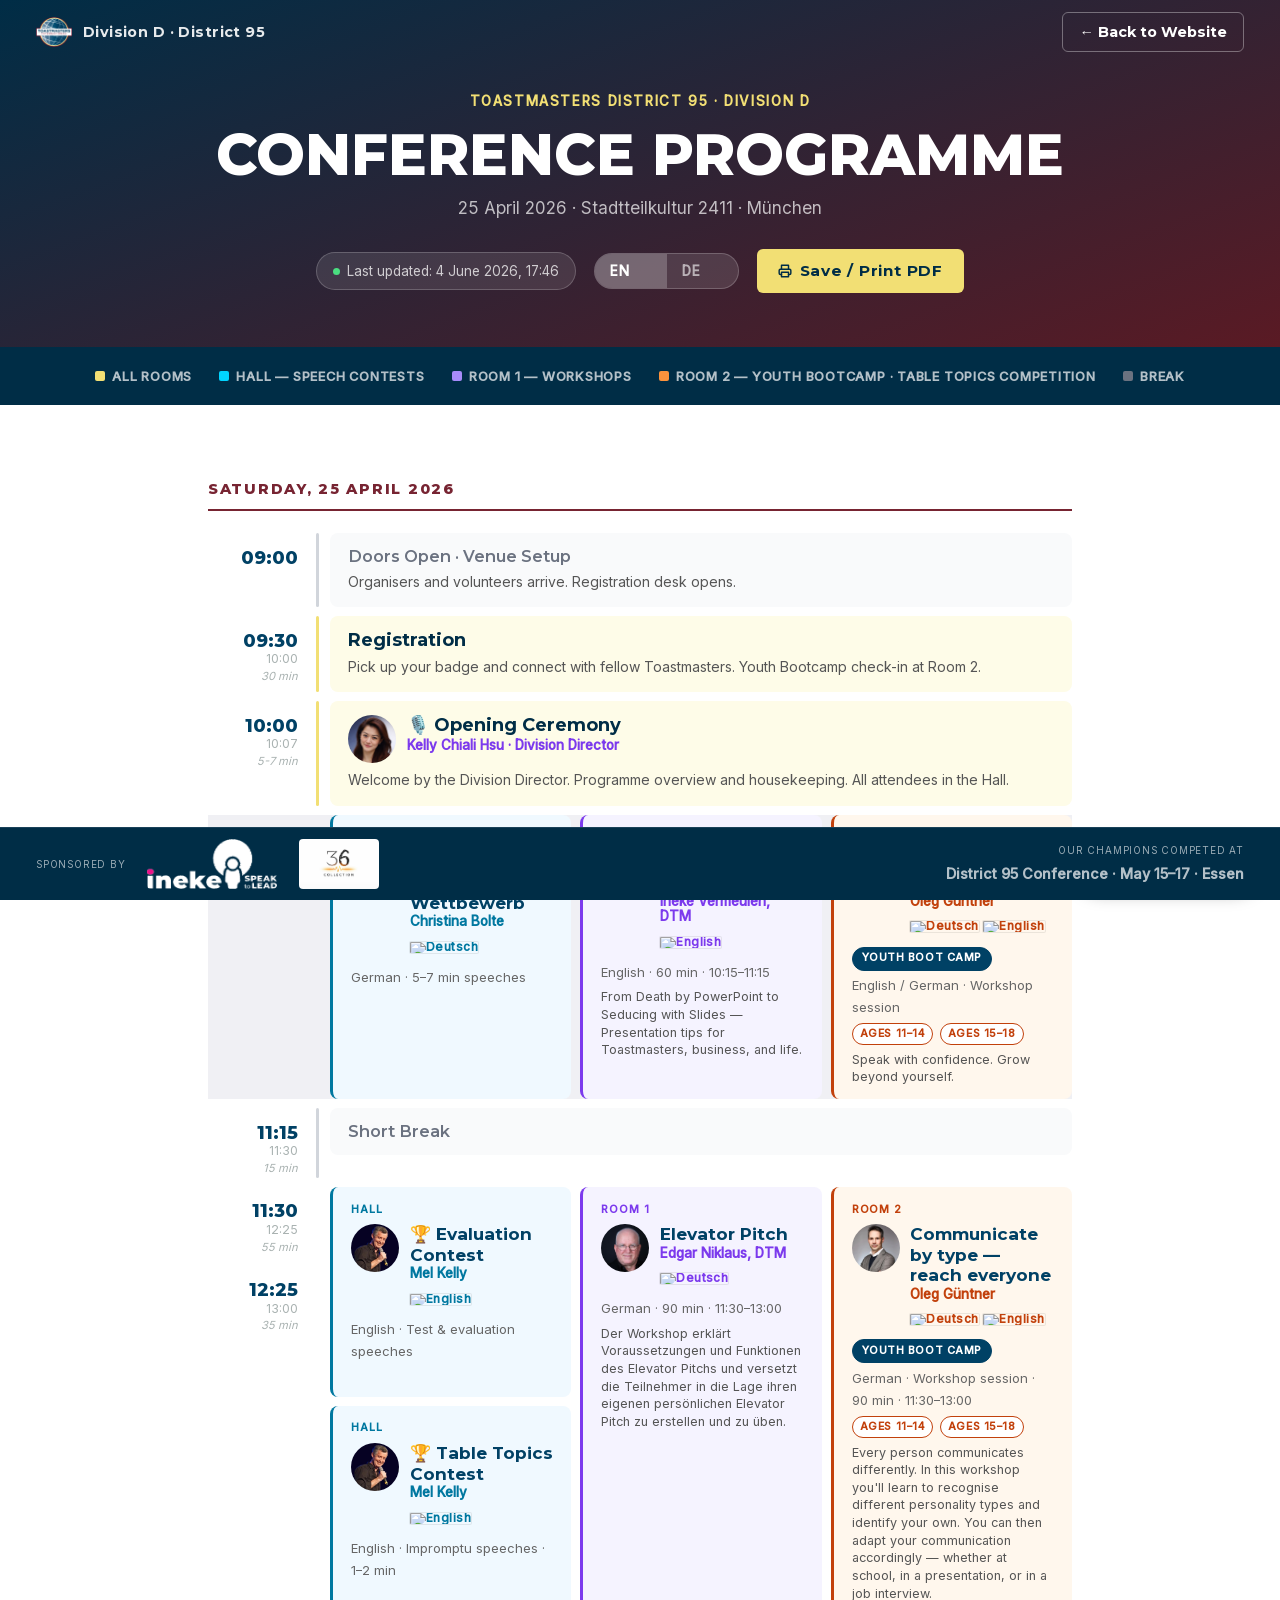
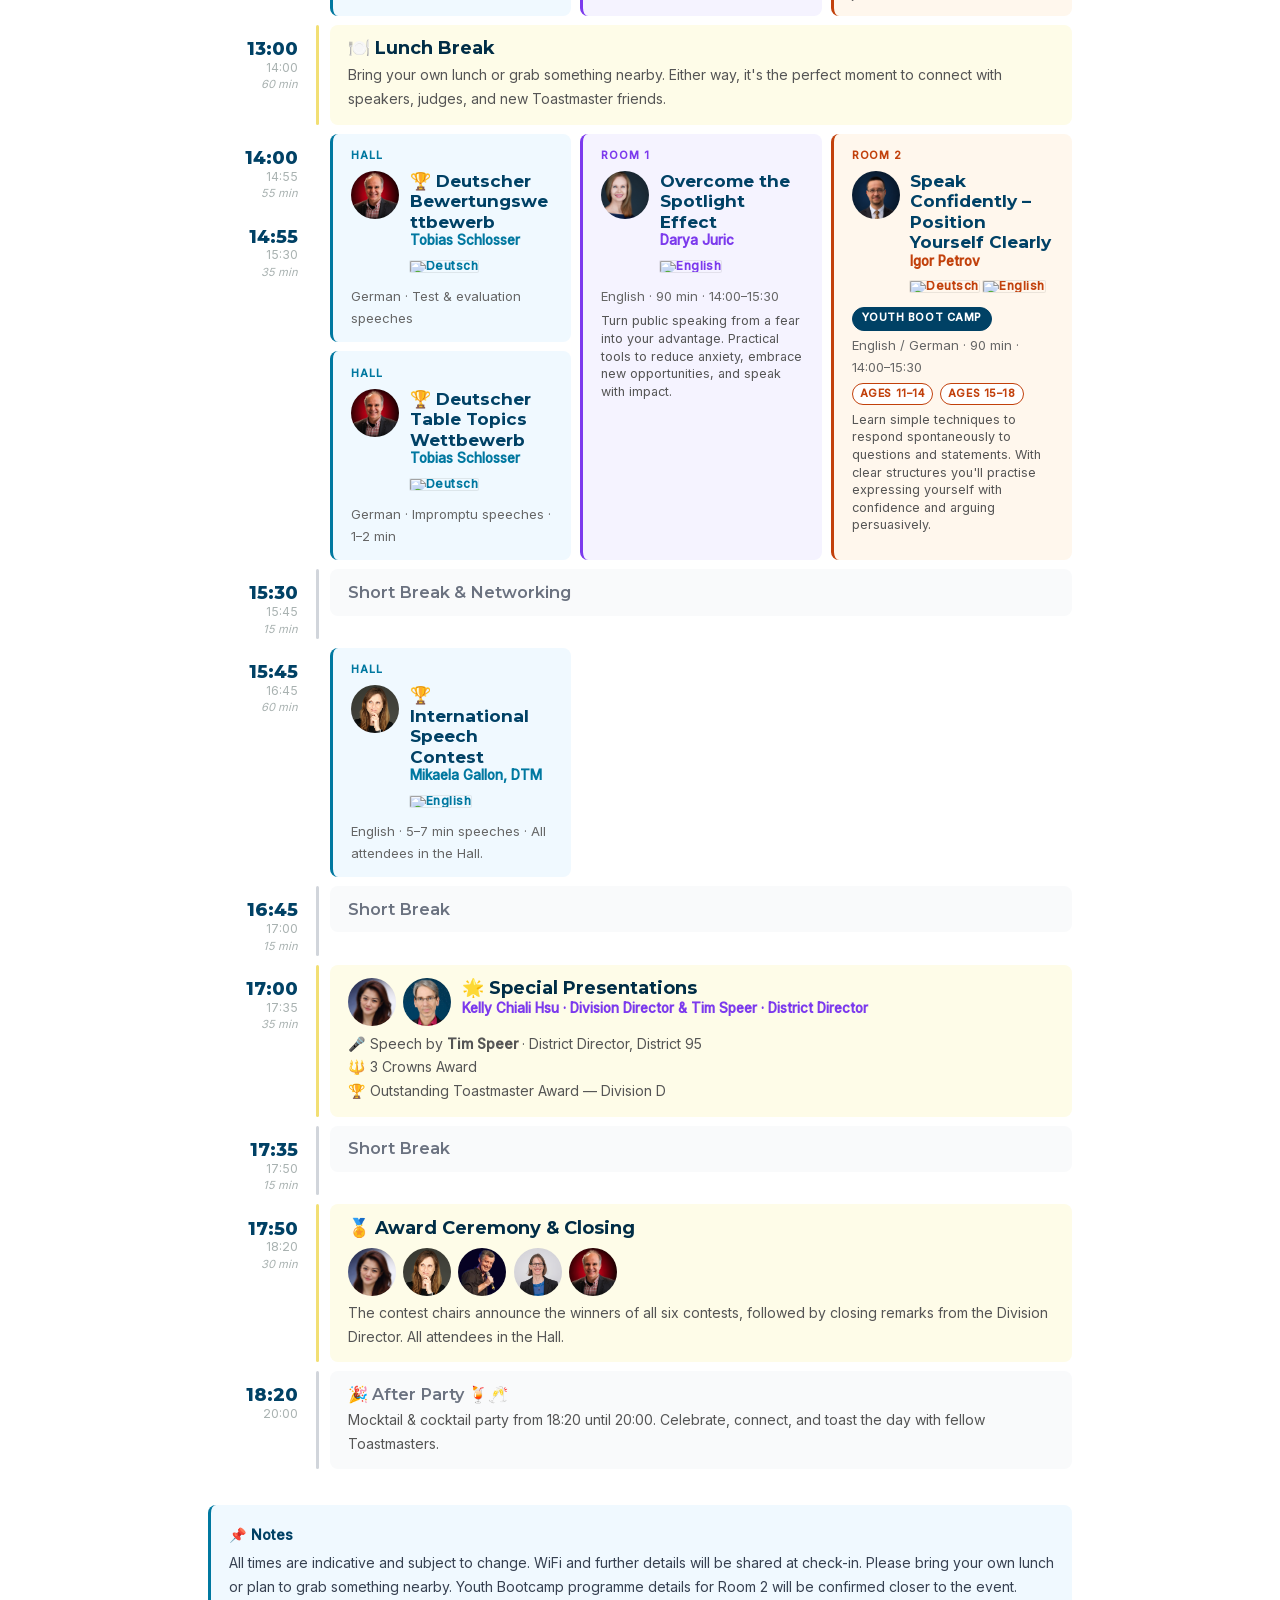
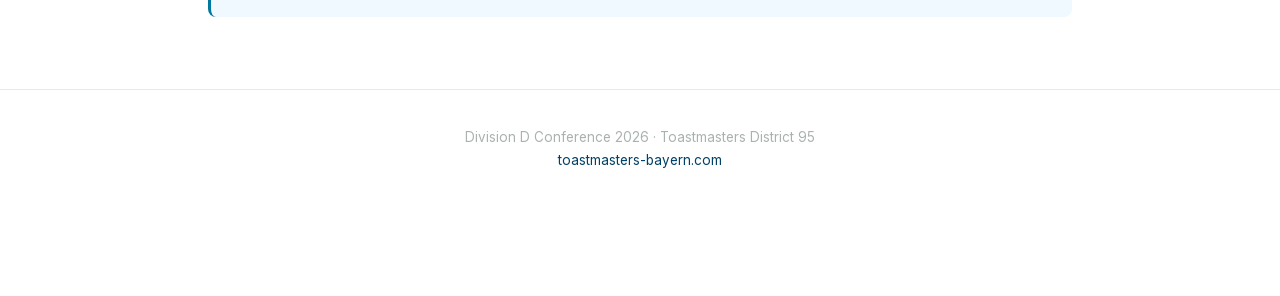
==== commit 352de8b9: "Show District 95 results on champion cards; move copy to past tense Add CSS medal seals to the champ" ====
--- a/agenda.html
+++ b/agenda.html
@@ -762,7 +762,6 @@
       </a>
       <div class="nav__right" style="display:flex;align-items:center;gap:.6rem;">
         <a href="/" class="btn btn--sm" style="background:transparent;border:1.5px solid rgba(255,255,255,.35);color:#fff;font-size:.8rem;padding:.35rem .9rem;border-radius:6px;text-decoration:none;" data-i18n-en="← Back to Website" data-i18n-de="← Zurück zur Website">← Back to Website</a>
-        <span style="display:inline-flex;align-items:center;gap:.35rem;font-size:.8rem;font-weight:600;color:#fff;letter-spacing:.02em;padding:.35rem .8rem;border:1px solid rgba(255,255,255,.35);border-radius:999px;background:rgba(255,255,255,.08);white-space:nowrap;" data-i18n-en="🎟️ Walk-in · €10 at the door" data-i18n-de="🎟️ Vor Ort · 10 € an der Tür">🎟️ Walk-in · €10 at the door</span>
       </div>
     </div>
   </header>
@@ -775,7 +774,7 @@
     <div class="agenda-hero__meta">
       <span class="agenda-updated">
         <span class="agenda-updated__dot"></span>
-        <span data-i18n-en="Last updated: 24 April 2026, 12:19" data-i18n-de="Zuletzt aktualisiert: 24. April 2026, 12:19">Last updated: 24 April 2026, 12:19</span>
+        <span data-i18n-en="Last updated: 4 June 2026, 17:46" data-i18n-de="Zuletzt aktualisiert: 4. Juni 2026, 17:46">Last updated: 4 June 2026, 17:46</span>
         <!-- UPDATE DATE + TIME whenever the agenda changes -->
       </span>
       <div class="agenda-lang">
@@ -1246,8 +1245,8 @@
       </span>
     </div>
     <a href="https://www.district95-conference.com/" target="_blank" rel="noopener" class="bottom-bar__item bottom-bar__conference bottom-bar__slide" data-slide="1">
-      <span class="bottom-bar__label bottom-bar__label--desktop" data-i18n-en="Up next" data-i18n-de="Als Nächstes">Up next</span>
-      <span class="bottom-bar__label bottom-bar__label--mobile" data-i18n-en="Upcoming District Conference" data-i18n-de="Nächste Distriktkonferenz">Upcoming District Conference</span>
+      <span class="bottom-bar__label bottom-bar__label--desktop" data-i18n-en="Our champions competed at" data-i18n-de="Unsere Sieger vertraten uns bei der">Our champions competed at</span>
+      <span class="bottom-bar__label bottom-bar__label--mobile" data-i18n-en="Champions competed at" data-i18n-de="Unsere Sieger waren bei der">Champions competed at</span>
       <span class="bottom-bar__conf-text" data-i18n-en="District 95 Conference · May 15–17 · Essen" data-i18n-de="Distrikt 95 Konferenz · 15.–17. Mai · Essen">District 95 Conference · May 15–17 · Essen</span>
     </a>
   </div>
--- a/css/style.css
+++ b/css/style.css
@@ -504,6 +504,31 @@
   opacity: .65;
   letter-spacing: .02em;
   min-height: 1.25em;
+}
+/* Pill variant — used as social-proof badge above the champions grid */
+.hero__visitor-count--pill {
+  display: inline-flex;
+  align-items: center;
+  gap: .45rem;
+  margin: -1rem auto 1.75rem;
+  padding: .4rem .9rem;
+  background: rgba(255,255,255,.08);
+  border: 1px solid rgba(242,223,116,.35);
+  border-radius: 999px;
+  font-family: var(--font-head);
+  font-size: .8rem;
+  font-weight: 600;
+  color: var(--yellow);
+  opacity: 1;
+  letter-spacing: .02em;
+  min-height: 0;
+  backdrop-filter: blur(4px);
+}
+.hero__visitor-count--pill:empty { display: none; }
+.hero__visitor-count--pill::before {
+  content: "👀";
+  font-size: 1rem;
+  line-height: 1;
 }
 .hero__agenda-link {
   display: inline-flex;
@@ -2715,4 +2740,185 @@
   }
 }
 
-
+/* ══════════════════════════════════════════════════════
+   POST-CONFERENCE — Champions hero & D95 send-off
+══════════════════════════════════════════════════════ */
+
+/* Nav: D95 send-off link replaces walk-in pill */
+.nav__d95-link {
+  font-family: var(--font-head);
+  font-size: .8rem;
+  font-weight: 700;
+  color: var(--navy-dk);
+  background: var(--yellow);
+  border: 1px solid var(--yellow);
+  padding: .35rem .8rem;
+  border-radius: 999px;
+  letter-spacing: .02em;
+  white-space: nowrap;
+  transition: background .15s, transform .15s;
+}
+.nav__d95-link:hover { background: var(--yellow-dk); transform: translateY(-1px); }
+@media (max-width: 600px) {
+  .nav__d95-link { font-size: .7rem; padding: .3rem .6rem; }
+}
+
+/* Champions hero overrides */
+.hero--champions {
+  min-height: auto;
+  padding-top: calc(var(--nav-h) + 2.5rem);
+  padding-bottom: 3.5rem;
+  background:
+    radial-gradient(ellipse at top, rgba(242,223,116,.15) 0%, transparent 60%),
+    linear-gradient(135deg, var(--maroon) 0%, var(--navy-dk) 100%);
+}
+.hero__content--wide { max-width: 1180px; width: 100%; min-width: 0; }
+
+.hero__title--champions {
+  font-size: clamp(1.9rem, 5.5vw, 3.6rem);
+  margin-bottom: 1rem;
+}
+
+.hero__lead {
+  max-width: 720px;
+  margin: 0 auto 2.5rem;
+  color: rgba(255,255,255,.85);
+  font-size: clamp(.95rem, 2vw, 1.05rem);
+  line-height: 1.55;
+}
+
+/* Champions grid — five share-cards (3-on-top, 2-centered-below on desktop) */
+.champions {
+  display: grid;
+  grid-template-columns: repeat(6, 1fr);
+  gap: 1.25rem;
+  margin: 0 auto 2.25rem;
+  max-width: 1180px;
+}
+.champion-card { grid-column: span 2; }
+.champion-card:nth-child(4) { grid-column: 2 / span 2; }
+.champion-card:nth-child(5) { grid-column: 4 / span 2; }
+.champion-card {
+  position: relative;
+  display: block;
+  border-radius: 14px;
+  overflow: visible; /* allow the medal seal to overhang the corner */
+  background: rgba(255,255,255,.04);
+  border: 1px solid rgba(255,255,255,.08);
+  box-shadow: 0 8px 24px rgba(0,0,0,.35);
+  transition: transform .25s ease, box-shadow .25s ease;
+}
+.champion-card:hover {
+  transform: translateY(-4px);
+  box-shadow: 0 14px 34px rgba(0,0,0,.45), 0 0 0 2px var(--yellow);
+}
+.champion-card:focus-visible {
+  outline: 3px solid var(--yellow);
+  outline-offset: 3px;
+}
+.champion-card__img {
+  width: 100%;
+  height: auto;
+  display: block;
+  border-radius: inherit; /* clip the corners now that the card no longer hides overflow */
+}
+
+/* ── District-result medal seal ──────────────────────────────────
+   Hangs off the top-left corner onto the dark page background, so it
+   never collides with the banner, logo, results list or stamp baked
+   into the card image. */
+.champion-medal {
+  position: absolute;
+  top: -14px;
+  left: -14px;
+  z-index: 3;
+  width: clamp(46px, 13%, 64px);
+  aspect-ratio: 1;
+  display: grid;
+  place-items: center;
+  border-radius: 50%;
+  font-weight: 800;
+  line-height: 1;
+  box-shadow: 0 4px 12px rgba(0,0,0,.45);
+  transition: transform .25s ease;
+}
+/* Ribbon tails tucked behind the disc */
+.champion-medal::before,
+.champion-medal::after {
+  content: "";
+  position: absolute;
+  top: 62%;
+  width: 30%;
+  height: 60%;
+  background: inherit;
+  z-index: -1;
+  border-radius: 2px;
+}
+.champion-medal::before { left: 18%; transform: rotate(12deg); }
+.champion-medal::after  { right: 18%; transform: rotate(-12deg); }
+.champion-medal__num {
+  font-size: clamp(1.1rem, 3.5vw, 1.6rem);
+  /* engraved look */
+  text-shadow: 0 1px 1px rgba(255,255,255,.45), 0 -1px 1px rgba(0,0,0,.35);
+}
+.champion-card:hover .champion-medal { transform: scale(1.06); }
+
+/* Silver — 2nd place */
+.champion-card--silver .champion-medal {
+  background: radial-gradient(circle at 35% 30%, #ffffff, #d8dde3 45%, #9aa1aa 100%);
+  border: 2px solid rgba(255,255,255,.85);
+}
+.champion-card--silver .champion-medal__num { color: #4a5159; }
+
+/* Gold — 1st place / District champion */
+.champion-card--gold .champion-medal {
+  background: radial-gradient(circle at 35% 30%, #fff6c2, #ffd84d 45%, #d99b1c 100%);
+  border: 2px solid rgba(255,247,200,.9);
+}
+.champion-card--gold .champion-medal__num { color: #7a4d05; }
+
+/* Let the champion's card stand out from the runners-up */
+.champion-card--gold {
+  border-color: rgba(255,216,77,.55);
+  box-shadow: 0 8px 24px rgba(0,0,0,.35), 0 0 0 2px rgba(255,216,77,.45);
+}
+.champion-card--gold:hover {
+  box-shadow: 0 14px 34px rgba(0,0,0,.5), 0 0 0 2px var(--yellow);
+}
+
+@media (max-width: 900px) {
+  .champions { grid-template-columns: repeat(2, 1fr); gap: 1rem; }
+  .champion-card,
+  .champion-card:nth-child(4),
+  .champion-card:nth-child(5) { grid-column: auto; }
+  /* Center the 5th (orphan) card across both columns */
+  .champion-card:nth-child(5) { grid-column: 1 / -1; max-width: calc(50% - .5rem); margin-inline: auto; }
+}
+@media (max-width: 520px) {
+  .champions { grid-template-columns: 1fr; max-width: 380px; gap: .75rem; }
+  .champion-card:nth-child(5) { max-width: none; margin-inline: 0; }
+  /* Hero CTA: allow wrap, shrink padding/font so it doesn't dominate */
+  .hero--champions .hero__cta {
+    white-space: normal;
+    line-height: 1.3;
+    font-size: .85rem;
+    padding: .6rem 1.1rem;
+    min-height: 44px;
+    max-width: min(100%, 320px);
+    text-align: center;
+  }
+}
+
+/* Bottom bar — D95 promoted as primary on desktop */
+.bottom-bar--d95-primary .bottom-bar__conference {
+  text-align: left;
+  flex-direction: column;
+  align-items: flex-start;
+  gap: .15rem;
+  color: var(--yellow);
+  font-weight: 700;
+}
+.bottom-bar--d95-primary .bottom-bar__conference .bottom-bar__label {
+  color: rgba(242,223,116,.7);
+}
+
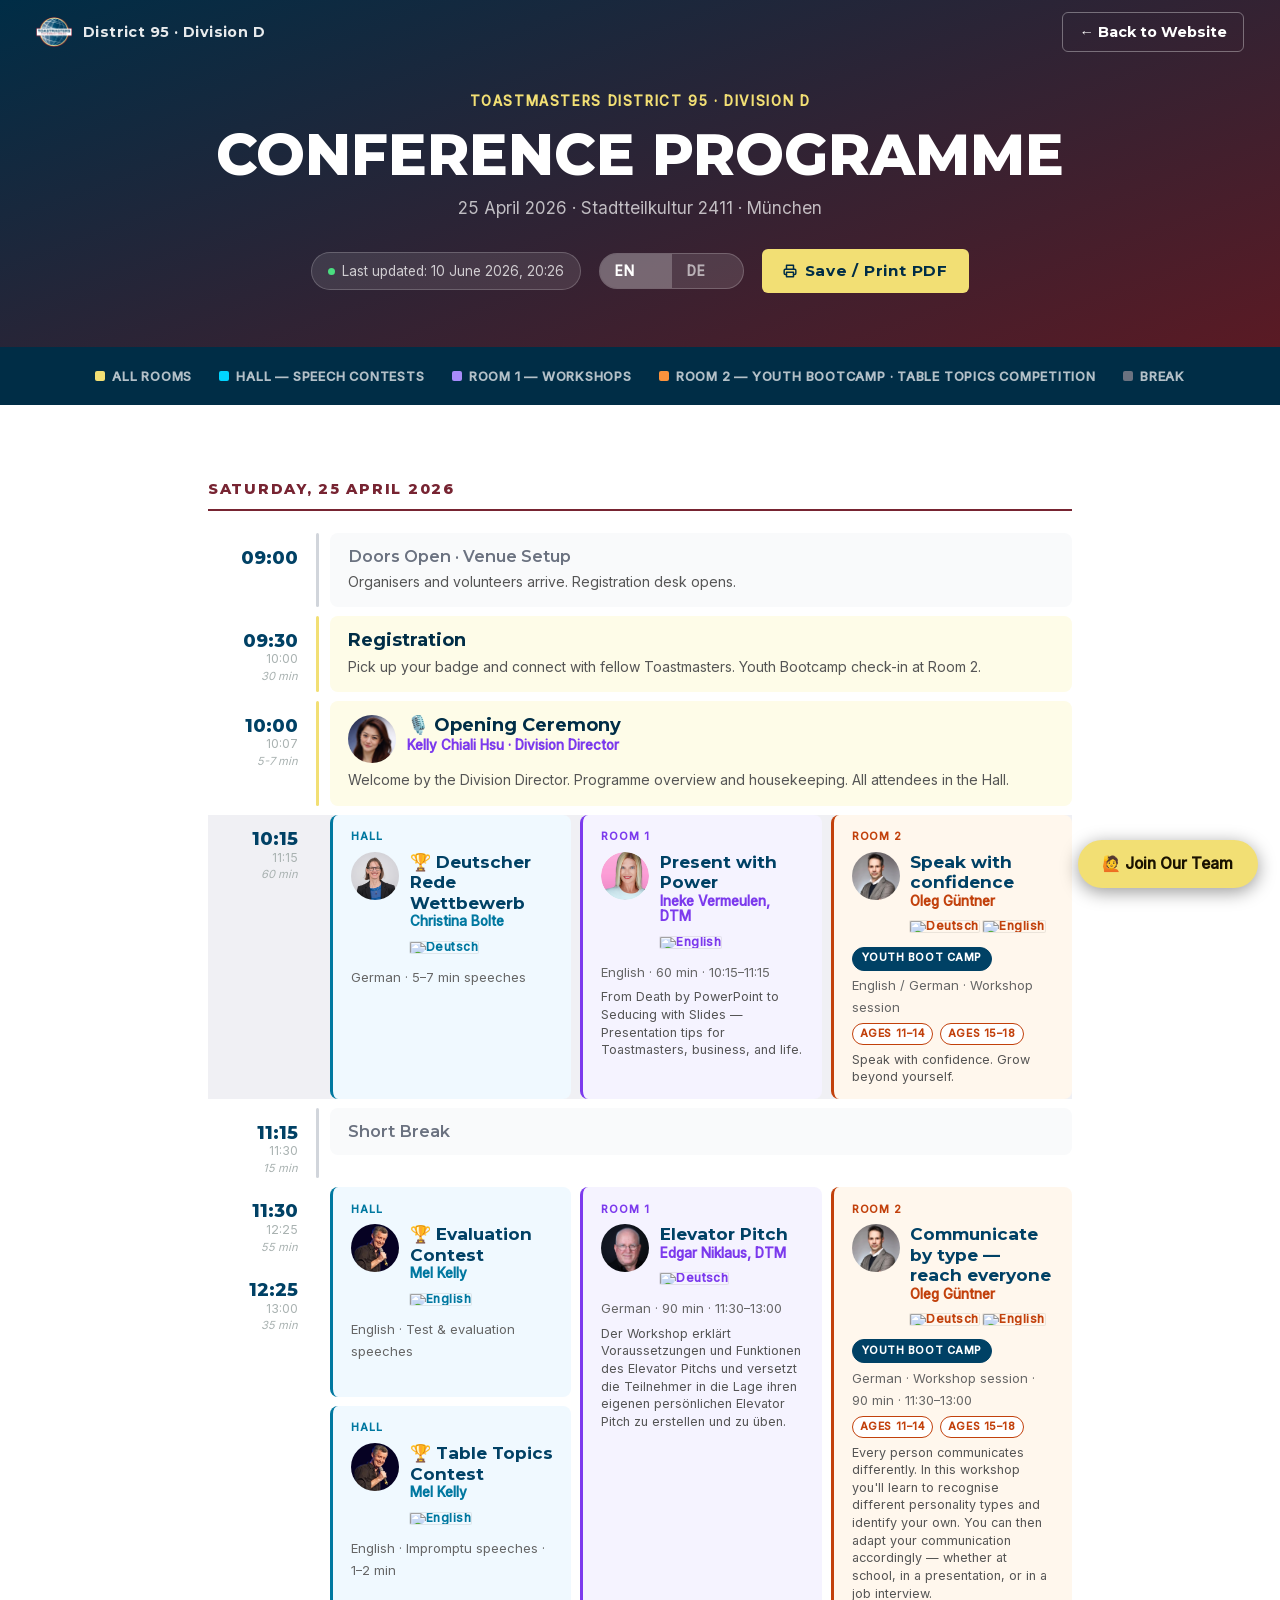
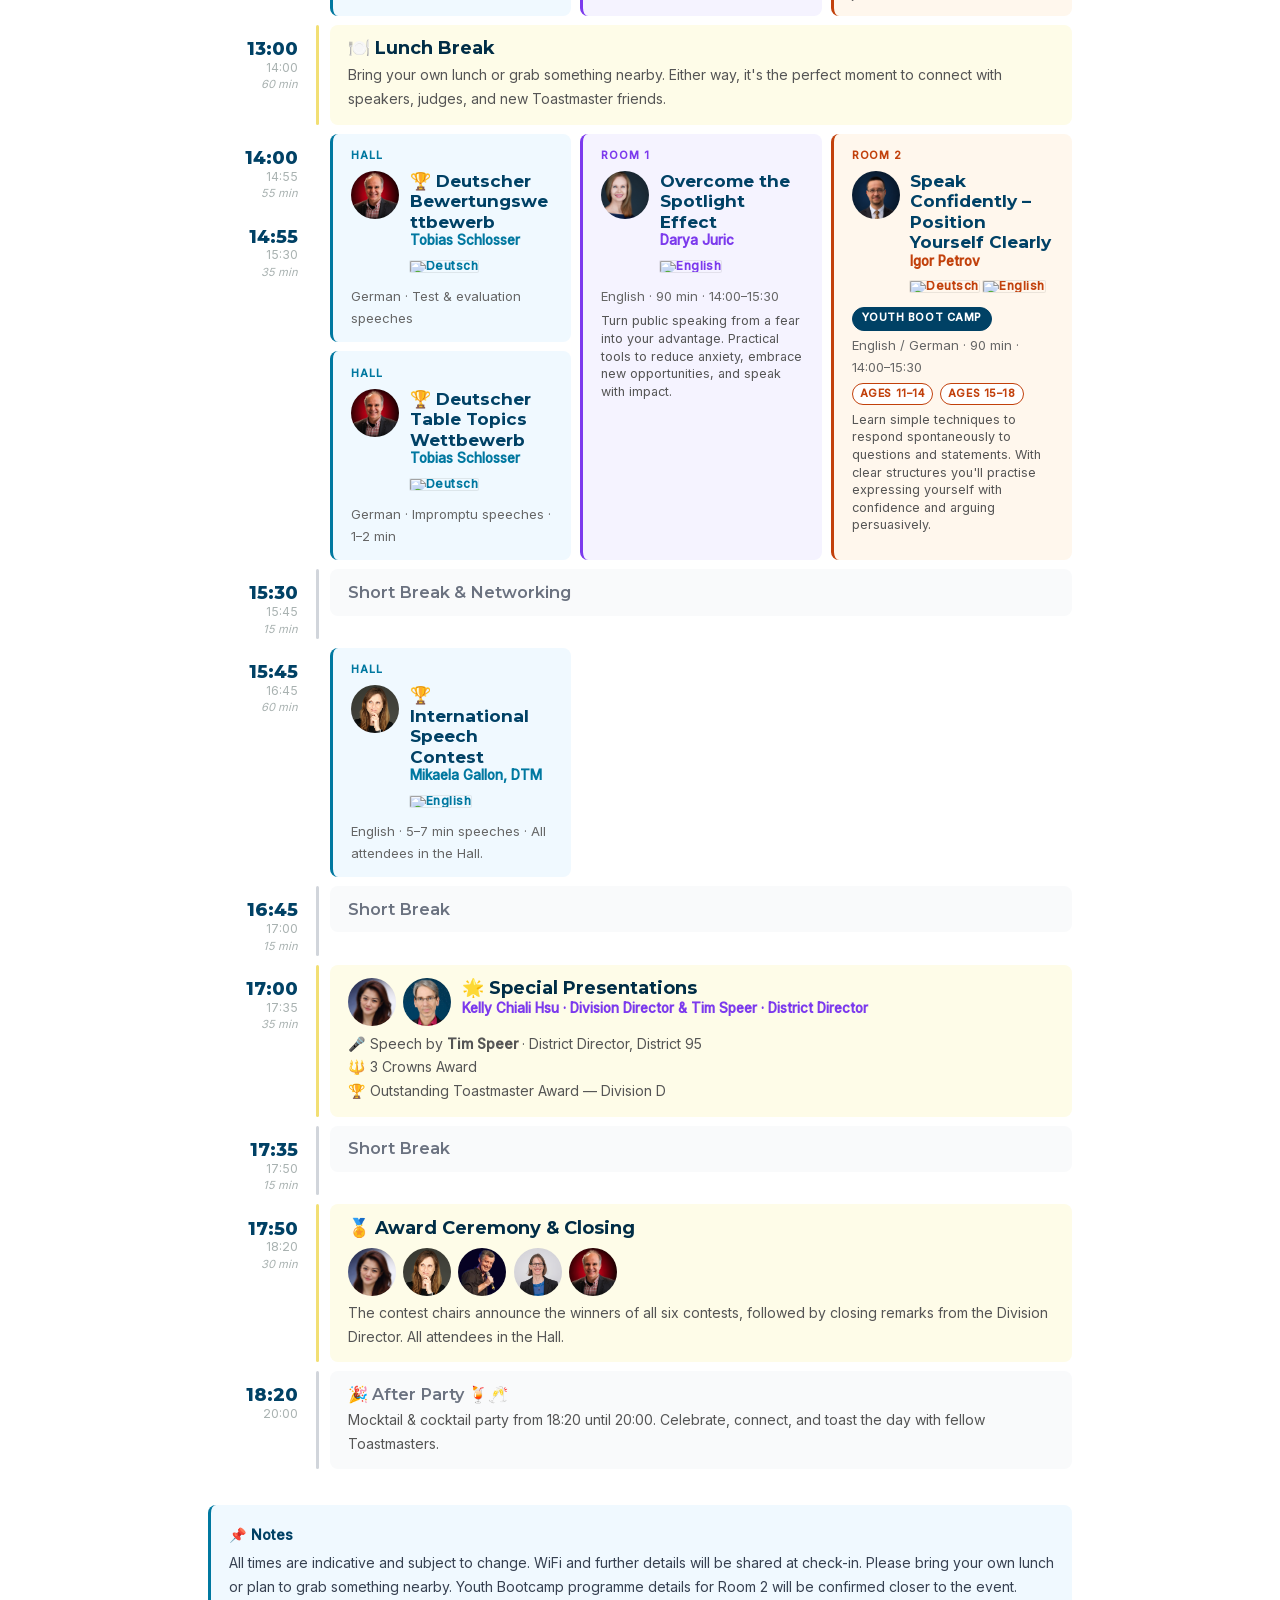
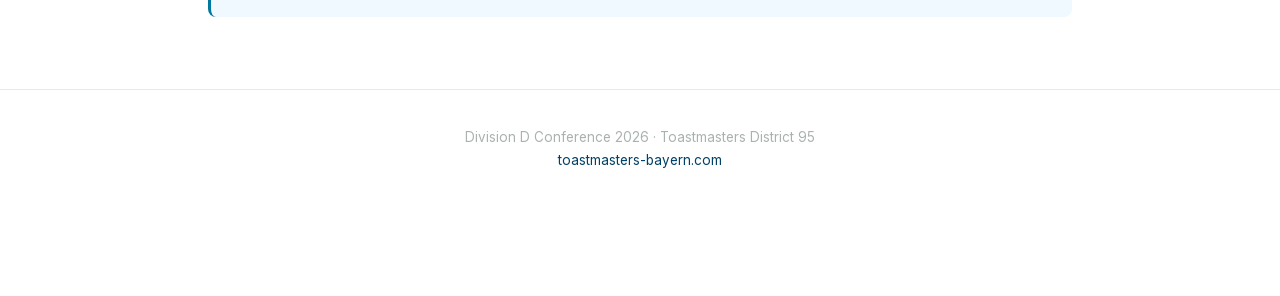
==== commit 857a286a: "Repurpose from Division D Conference to standing District 95 Division D site Step 1 of repurposing t" ====
--- a/agenda.html
+++ b/agenda.html
@@ -3,8 +3,8 @@
 <head>
   <meta charset="UTF-8" />
   <meta name="viewport" content="width=device-width, initial-scale=1.0" />
-  <title>Programme — Toastmasters Bayern Division D Conference 2026</title>
-  <meta name="description" content="Full day programme for the Toastmasters Bayern Division D Conference 2026, 25 April in Munich. Speeches, workshops, and contests." />
+  <title>Programme — District 95 Division D | Toastmasters Bayern</title>
+  <meta name="description" content="Full day programme for District 95 Division D, 25 April in Munich. Speeches, workshops, and contests." />
   <link rel="canonical" href="https://toastmasters-bayern.com/agenda.html" />
   <meta name="theme-color" content="#004165" />
 
@@ -18,8 +18,8 @@
   <meta property="og:type" content="website" />
   <meta property="og:url" content="https://toastmasters-bayern.com/agenda.html" />
   <meta property="og:site_name" content="Toastmasters Bayern" />
-  <meta property="og:title" content="Programme — Toastmasters Bayern Division D Conference 2026" />
-  <meta property="og:description" content="Full day programme for the Toastmasters Bayern Division D Conference 2026, 25 April in Munich." />
+  <meta property="og:title" content="Programme — District 95 Division D" />
+  <meta property="og:description" content="Full day programme for District 95 Division D, 25 April in Munich." />
   <meta property="og:image" content="https://toastmasters-bayern.com/images/og-image.png" />
   <meta property="og:image:width" content="1200" />
   <meta property="og:image:height" content="630" />
@@ -758,7 +758,7 @@
     <div class="nav__inner">
       <a href="/" class="nav__brand">
         <img src="images/tm-logo.png" alt="Toastmasters International" class="nav__logo" />
-        <span class="nav__brand-text">Division D · District 95</span>
+        <span class="nav__brand-text">District 95 · Division D</span>
       </a>
       <div class="nav__right" style="display:flex;align-items:center;gap:.6rem;">
         <a href="/" class="btn btn--sm" style="background:transparent;border:1.5px solid rgba(255,255,255,.35);color:#fff;font-size:.8rem;padding:.35rem .9rem;border-radius:6px;text-decoration:none;" data-i18n-en="← Back to Website" data-i18n-de="← Zurück zur Website">← Back to Website</a>
@@ -774,7 +774,7 @@
     <div class="agenda-hero__meta">
       <span class="agenda-updated">
         <span class="agenda-updated__dot"></span>
-        <span data-i18n-en="Last updated: 4 June 2026, 17:46" data-i18n-de="Zuletzt aktualisiert: 4. Juni 2026, 17:46">Last updated: 4 June 2026, 17:46</span>
+        <span data-i18n-en="Last updated: 10 June 2026, 20:26" data-i18n-de="Zuletzt aktualisiert: 10. Juni 2026, 20:26">Last updated: 10 June 2026, 20:26</span>
         <!-- UPDATE DATE + TIME whenever the agenda changes -->
       </span>
       <div class="agenda-lang">
@@ -1231,26 +1231,6 @@
     }
   </script>
 
-  <!-- ═══════════════════════════════════════════
-       STICKY BOTTOM BAR — Sponsor + Conference
-  ═══════════════════════════════════════════ -->
-  <div class="bottom-bar" id="bottomBar">
-    <div class="bottom-bar__sponsors bottom-bar__slide is-active" data-slide="0">
-      <span class="bottom-bar__label bottom-bar__label--sponsor" data-i18n-en="Sponsored by" data-i18n-de="Gesponsert von">Sponsored by</span>
-      <a href="https://inekevermeulen.com/" target="_blank" rel="noopener" class="bottom-bar__item bottom-bar__sponsor">
-        <img src="images/sponsor-ineke.png" alt="Ineke Vermeulen" class="bottom-bar__logo" />
-      </a>
-      <span class="bottom-bar__item bottom-bar__sponsor">
-        <img src="images/sponsor-36collective.jpeg" alt="36 Collective" class="bottom-bar__logo" />
-      </span>
-    </div>
-    <a href="https://www.district95-conference.com/" target="_blank" rel="noopener" class="bottom-bar__item bottom-bar__conference bottom-bar__slide" data-slide="1">
-      <span class="bottom-bar__label bottom-bar__label--desktop" data-i18n-en="Our champions competed at" data-i18n-de="Unsere Sieger vertraten uns bei der">Our champions competed at</span>
-      <span class="bottom-bar__label bottom-bar__label--mobile" data-i18n-en="Champions competed at" data-i18n-de="Unsere Sieger waren bei der">Champions competed at</span>
-      <span class="bottom-bar__conf-text" data-i18n-en="District 95 Conference · May 15–17 · Essen" data-i18n-de="Distrikt 95 Konferenz · 15.–17. Mai · Essen">District 95 Conference · May 15–17 · Essen</span>
-    </a>
-  </div>
-
   <!-- Floating volunteer pill -->
   <a href="index.html#contribute" class="join-pill"
      data-i18n-en="🙋 Join Our Team"
@@ -1277,7 +1257,6 @@
     window.addEventListener('resize', positionPill);
   </script>
 
-  <script src="js/bottom-bar.js?v=4"></script>
   <script src="js/countdown.js?v=1"></script>
 </body>
 </html>
--- a/css/style.css
+++ b/css/style.css
@@ -936,6 +936,13 @@
   .workshop-grid--five > .workshop-card,
   .workshop-grid--five > .workshop-card:nth-child(4),
   .workshop-grid--five > .workshop-card:nth-child(5) { grid-column: auto; }
+}
+
+/* Four facilitators: a 3-up row with the 4th card centred under the
+   middle column (Edgar) on full desktop. Inherits the responsive
+   2-col / 1-col fallbacks from .workshop-grid below 1024px. */
+@media (min-width: 1025px) {
+  .workshop-grid--four > .workshop-card:nth-child(4) { grid-column: 2; }
 }
 @media (max-width: 640px) {
   .workshop-grid--five { grid-template-columns: 1fr; }
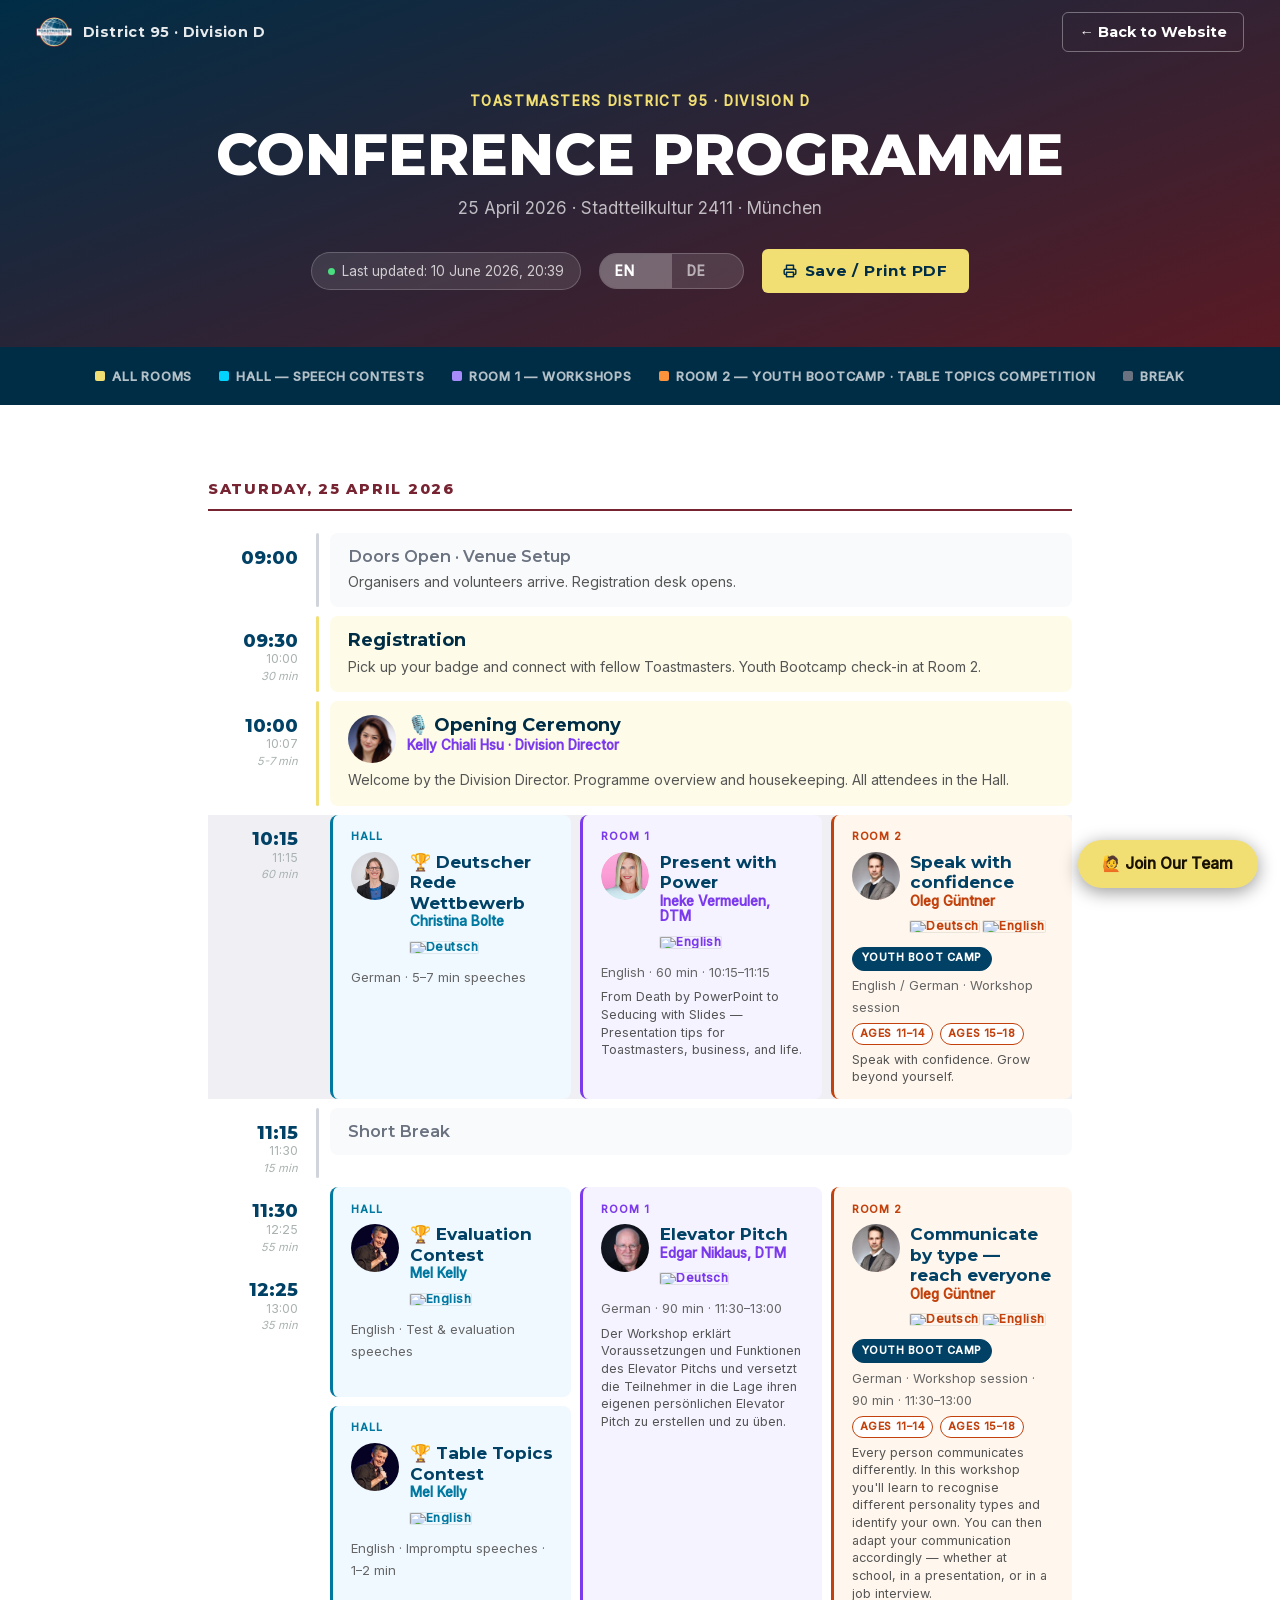
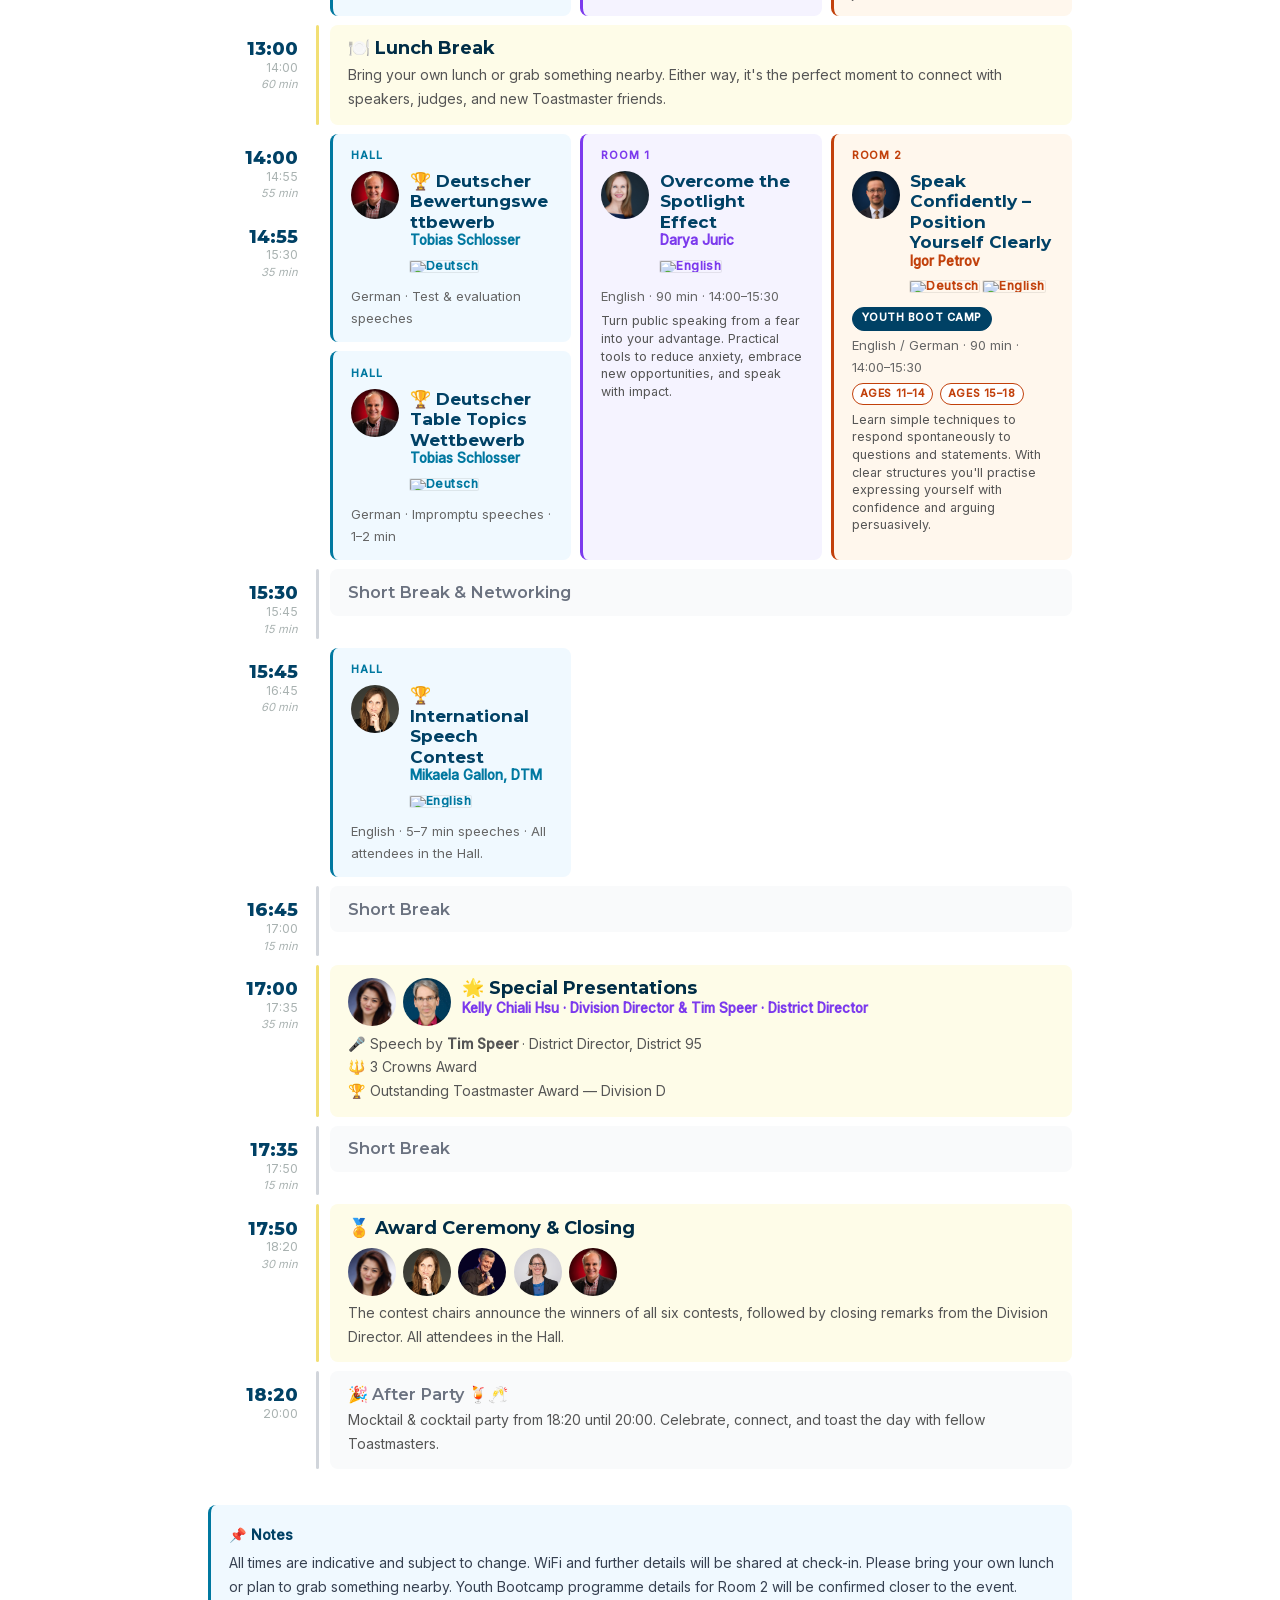
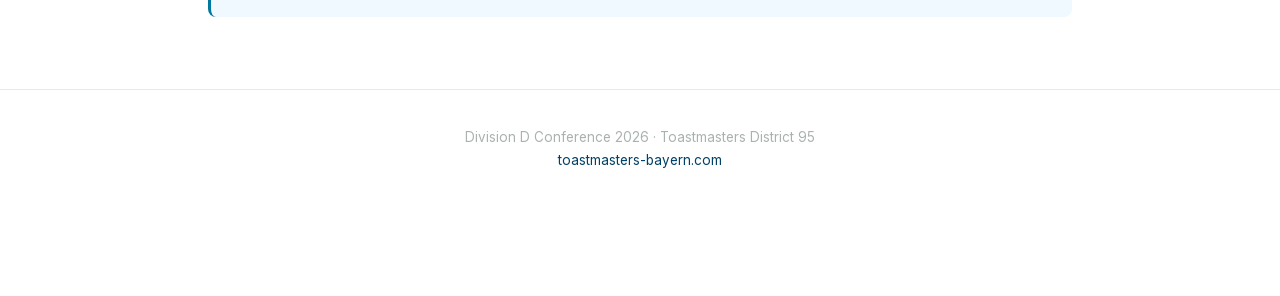
==== commit ea395c15: "Replace social share image with District 95 Division D card The old og-image.png had "Division D Con" ====
--- a/agenda.html
+++ b/agenda.html
@@ -20,7 +20,7 @@
   <meta property="og:site_name" content="Toastmasters Bayern" />
   <meta property="og:title" content="Programme — District 95 Division D" />
   <meta property="og:description" content="Full day programme for District 95 Division D, 25 April in Munich." />
-  <meta property="og:image" content="https://toastmasters-bayern.com/images/og-image.png" />
+  <meta property="og:image" content="https://toastmasters-bayern.com/images/og-image.png?v=2" />
   <meta property="og:image:width" content="1200" />
   <meta property="og:image:height" content="630" />
   <meta property="og:image:type" content="image/png" />
@@ -774,7 +774,7 @@
     <div class="agenda-hero__meta">
       <span class="agenda-updated">
         <span class="agenda-updated__dot"></span>
-        <span data-i18n-en="Last updated: 10 June 2026, 20:26" data-i18n-de="Zuletzt aktualisiert: 10. Juni 2026, 20:26">Last updated: 10 June 2026, 20:26</span>
+        <span data-i18n-en="Last updated: 10 June 2026, 20:39" data-i18n-de="Zuletzt aktualisiert: 10. Juni 2026, 20:39">Last updated: 10 June 2026, 20:39</span>
         <!-- UPDATE DATE + TIME whenever the agenda changes -->
       </span>
       <div class="agenda-lang">
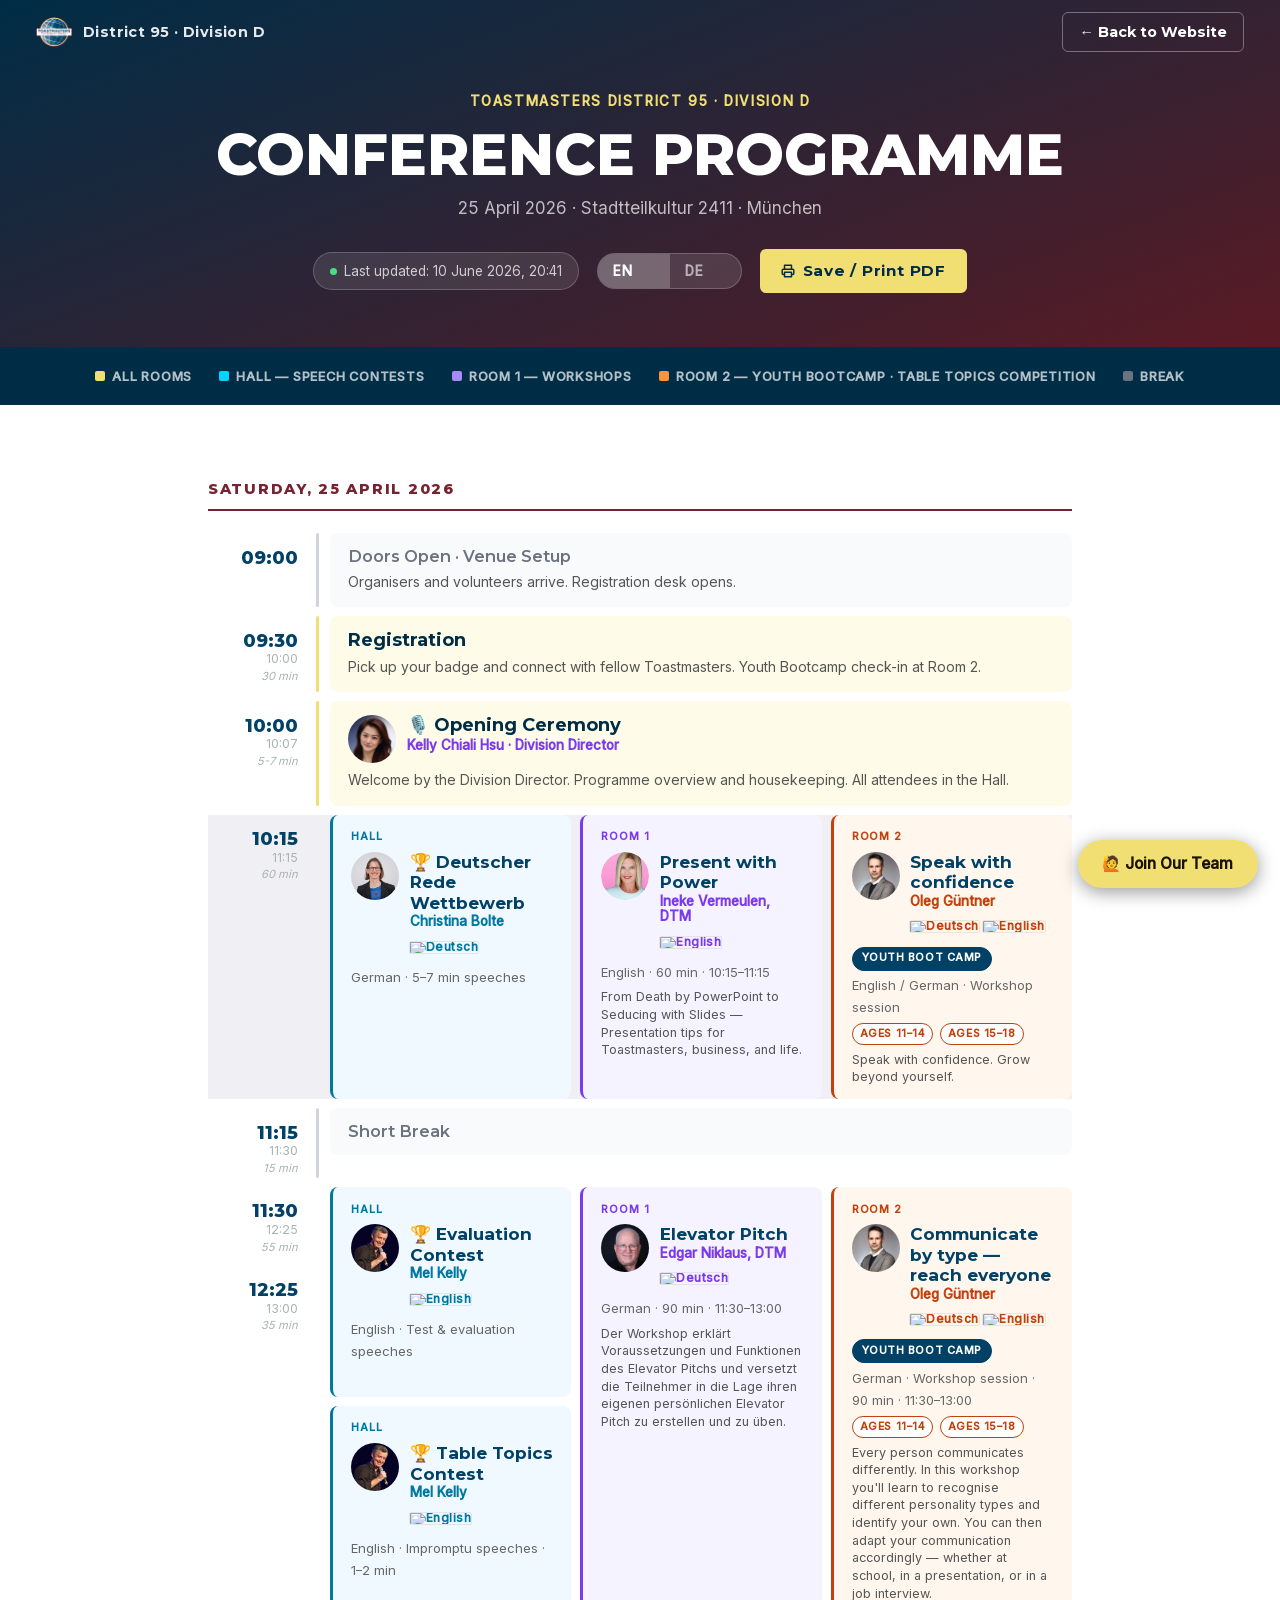
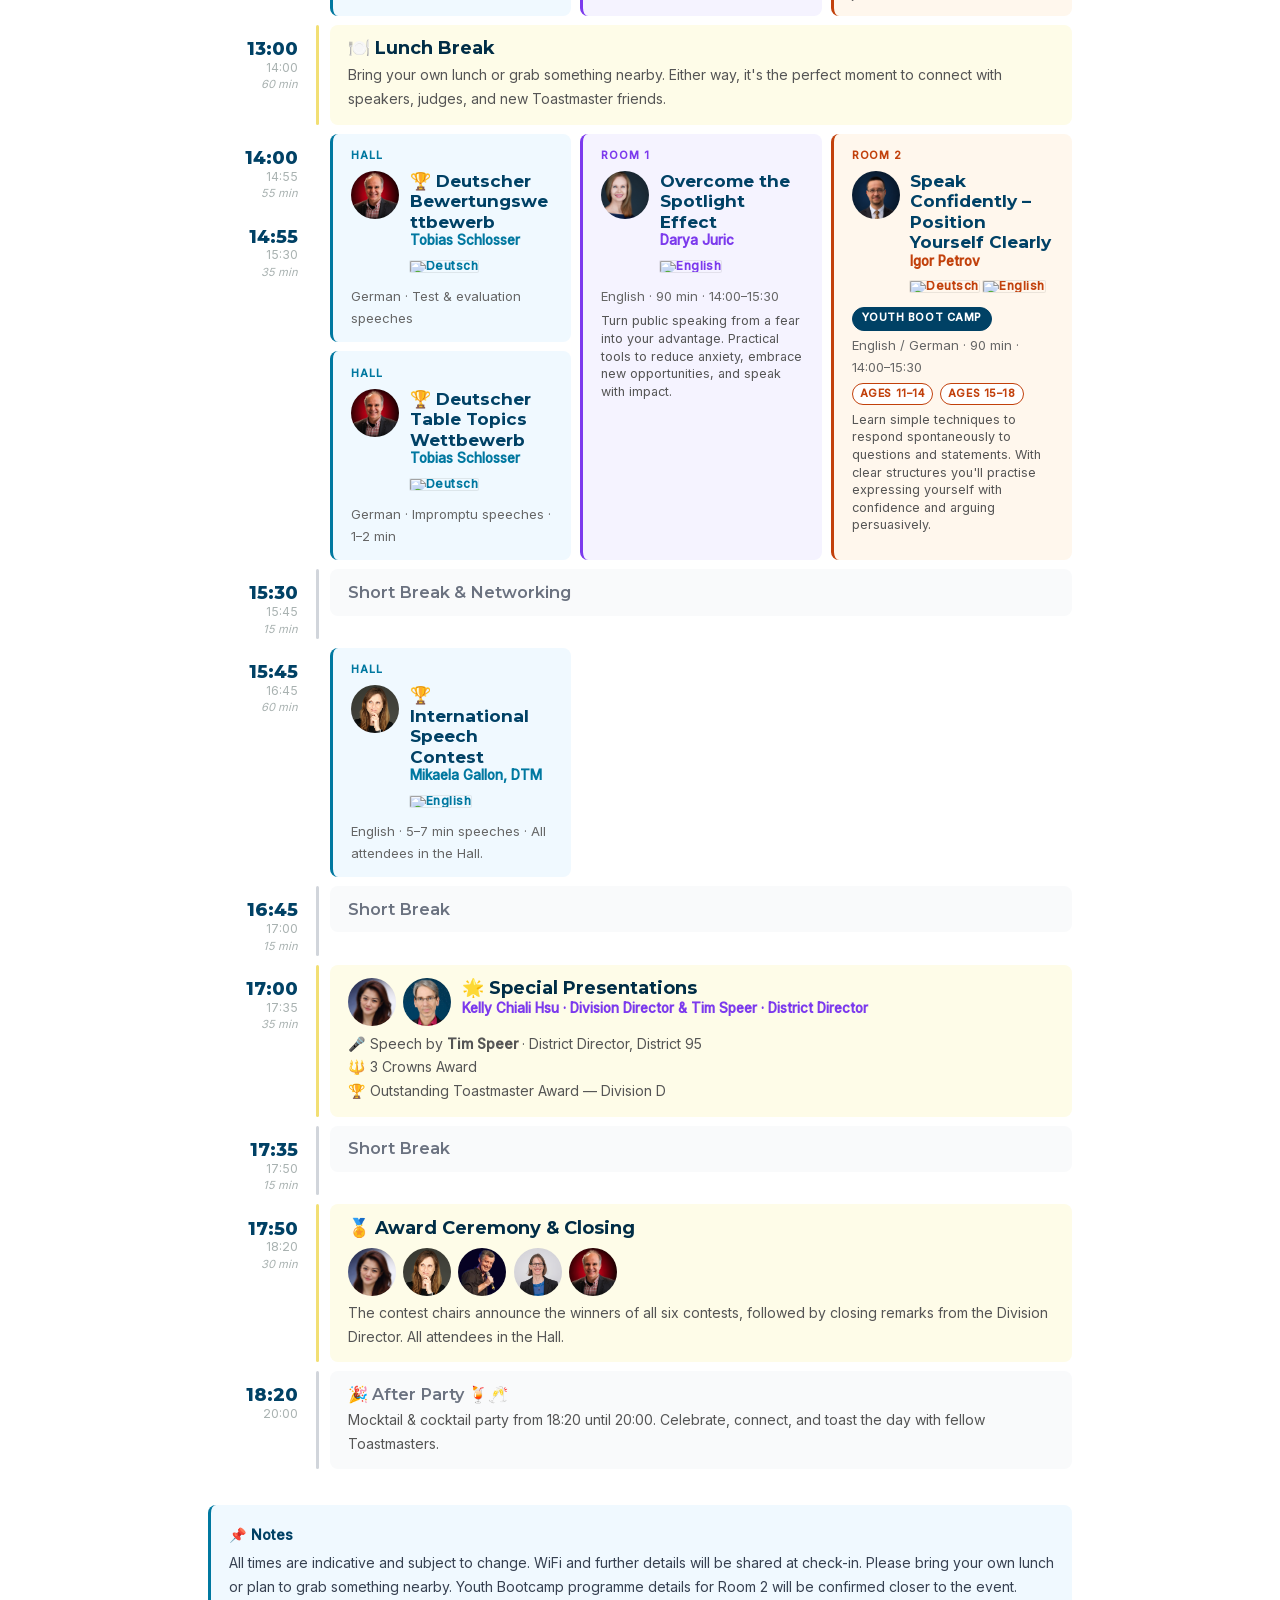
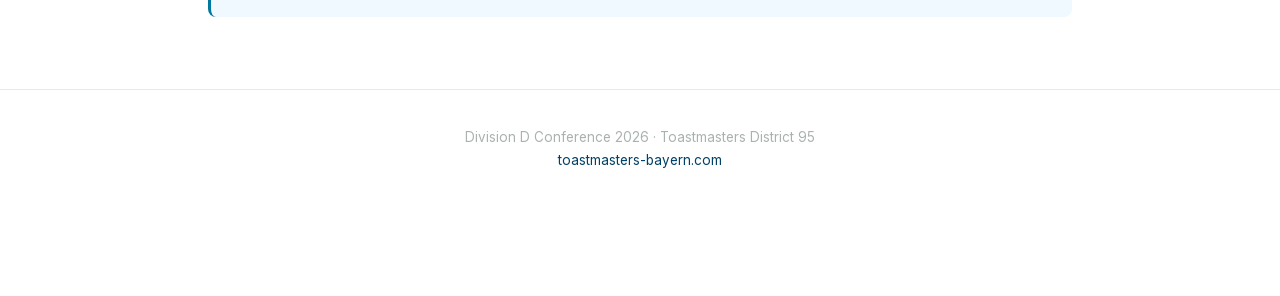
==== commit ce505624: "Lift OG card layout, refresh to v=3, update AGENTS.md to current state - Regenerated images/og-image" ====
--- a/agenda.html
+++ b/agenda.html
@@ -20,7 +20,7 @@
   <meta property="og:site_name" content="Toastmasters Bayern" />
   <meta property="og:title" content="Programme — District 95 Division D" />
   <meta property="og:description" content="Full day programme for District 95 Division D, 25 April in Munich." />
-  <meta property="og:image" content="https://toastmasters-bayern.com/images/og-image.png?v=2" />
+  <meta property="og:image" content="https://toastmasters-bayern.com/images/og-image.png?v=3" />
   <meta property="og:image:width" content="1200" />
   <meta property="og:image:height" content="630" />
   <meta property="og:image:type" content="image/png" />
@@ -774,7 +774,7 @@
     <div class="agenda-hero__meta">
       <span class="agenda-updated">
         <span class="agenda-updated__dot"></span>
-        <span data-i18n-en="Last updated: 10 June 2026, 20:39" data-i18n-de="Zuletzt aktualisiert: 10. Juni 2026, 20:39">Last updated: 10 June 2026, 20:39</span>
+        <span data-i18n-en="Last updated: 10 June 2026, 20:41" data-i18n-de="Zuletzt aktualisiert: 10. Juni 2026, 20:41">Last updated: 10 June 2026, 20:41</span>
         <!-- UPDATE DATE + TIME whenever the agenda changes -->
       </span>
       <div class="agenda-lang">
